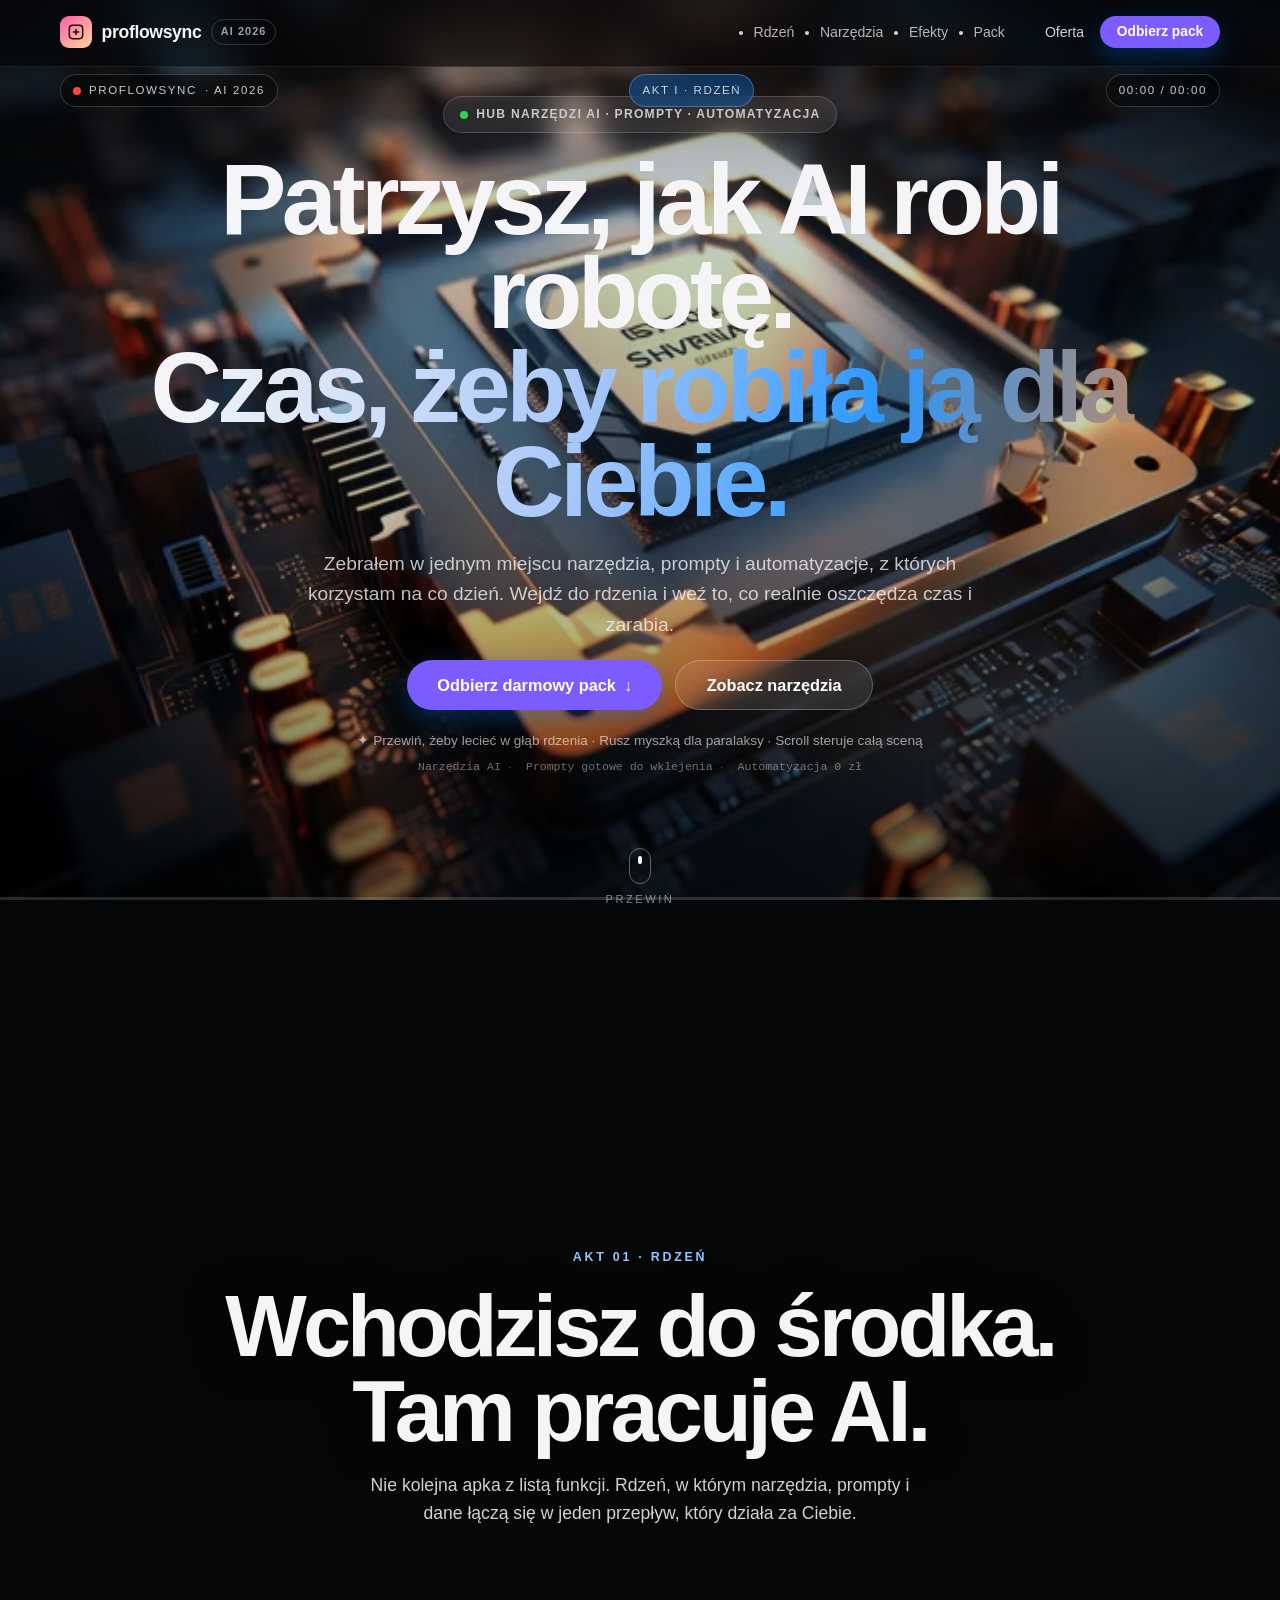
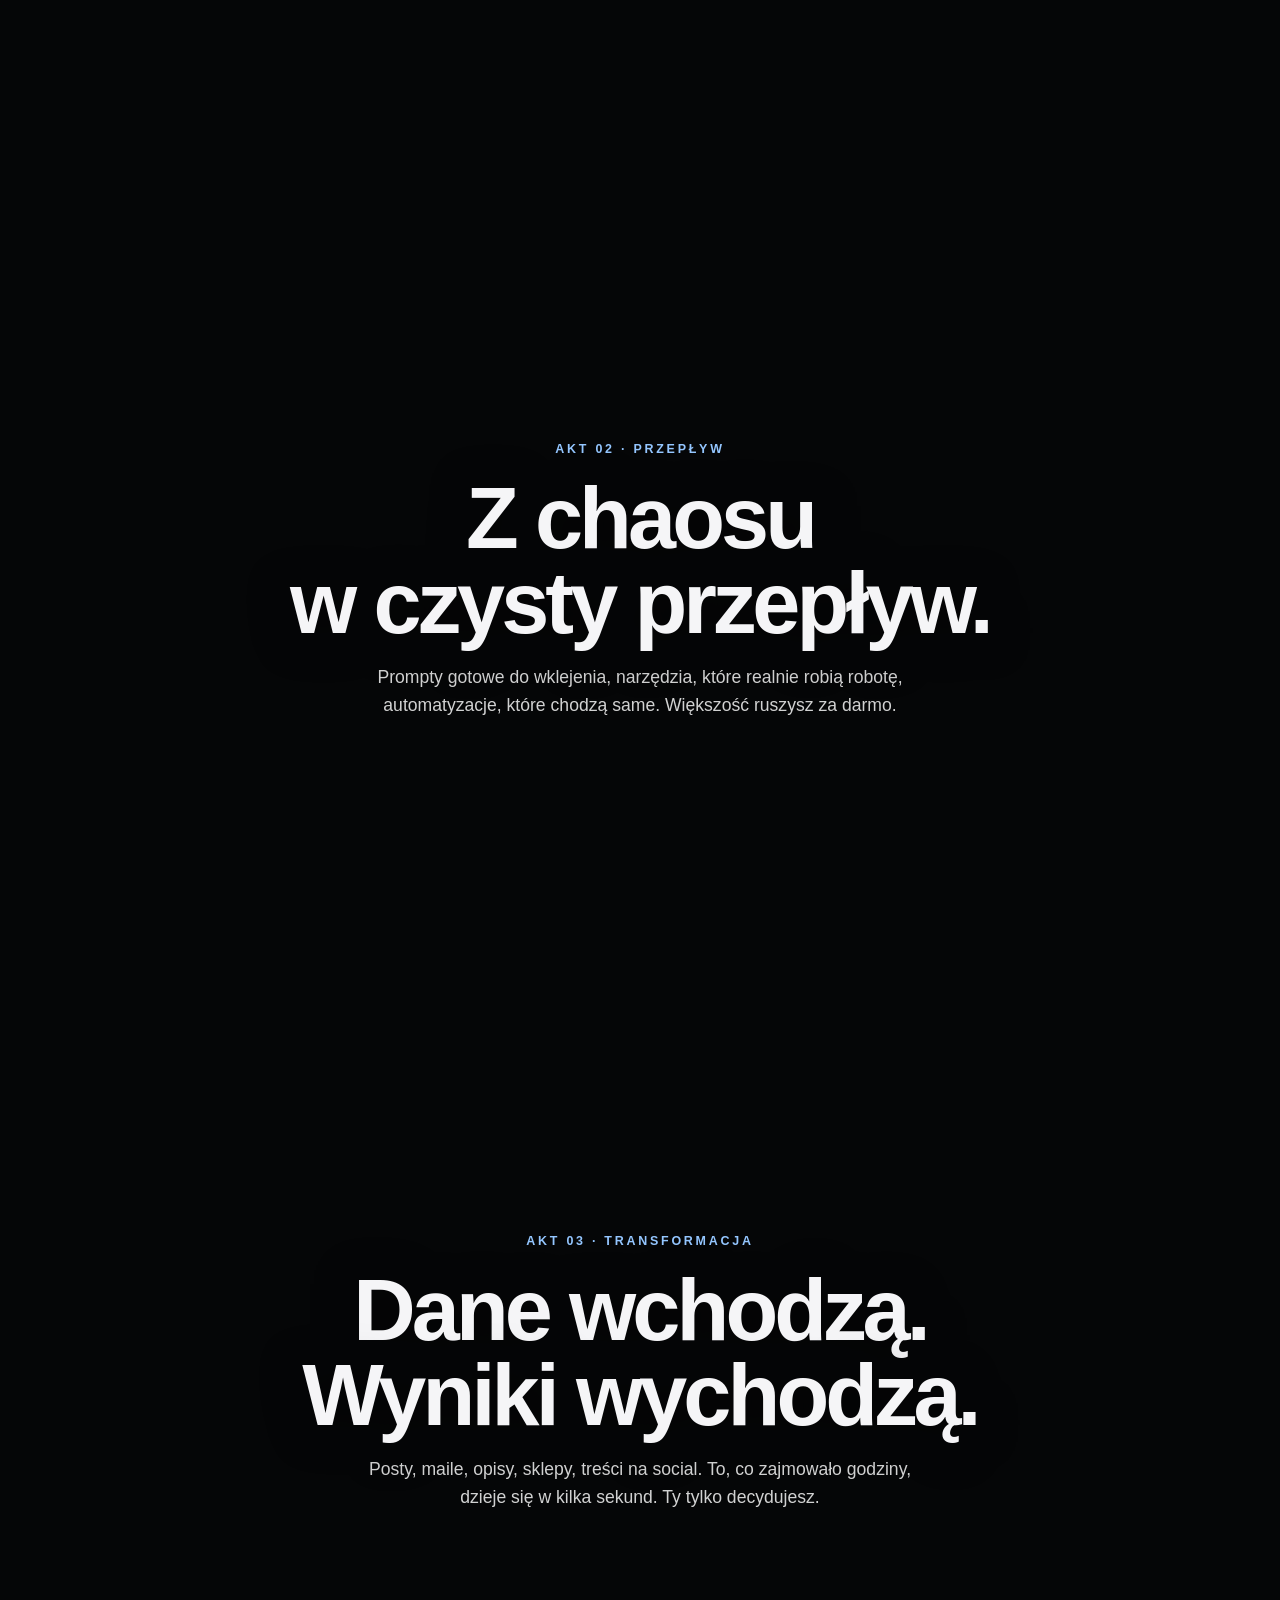
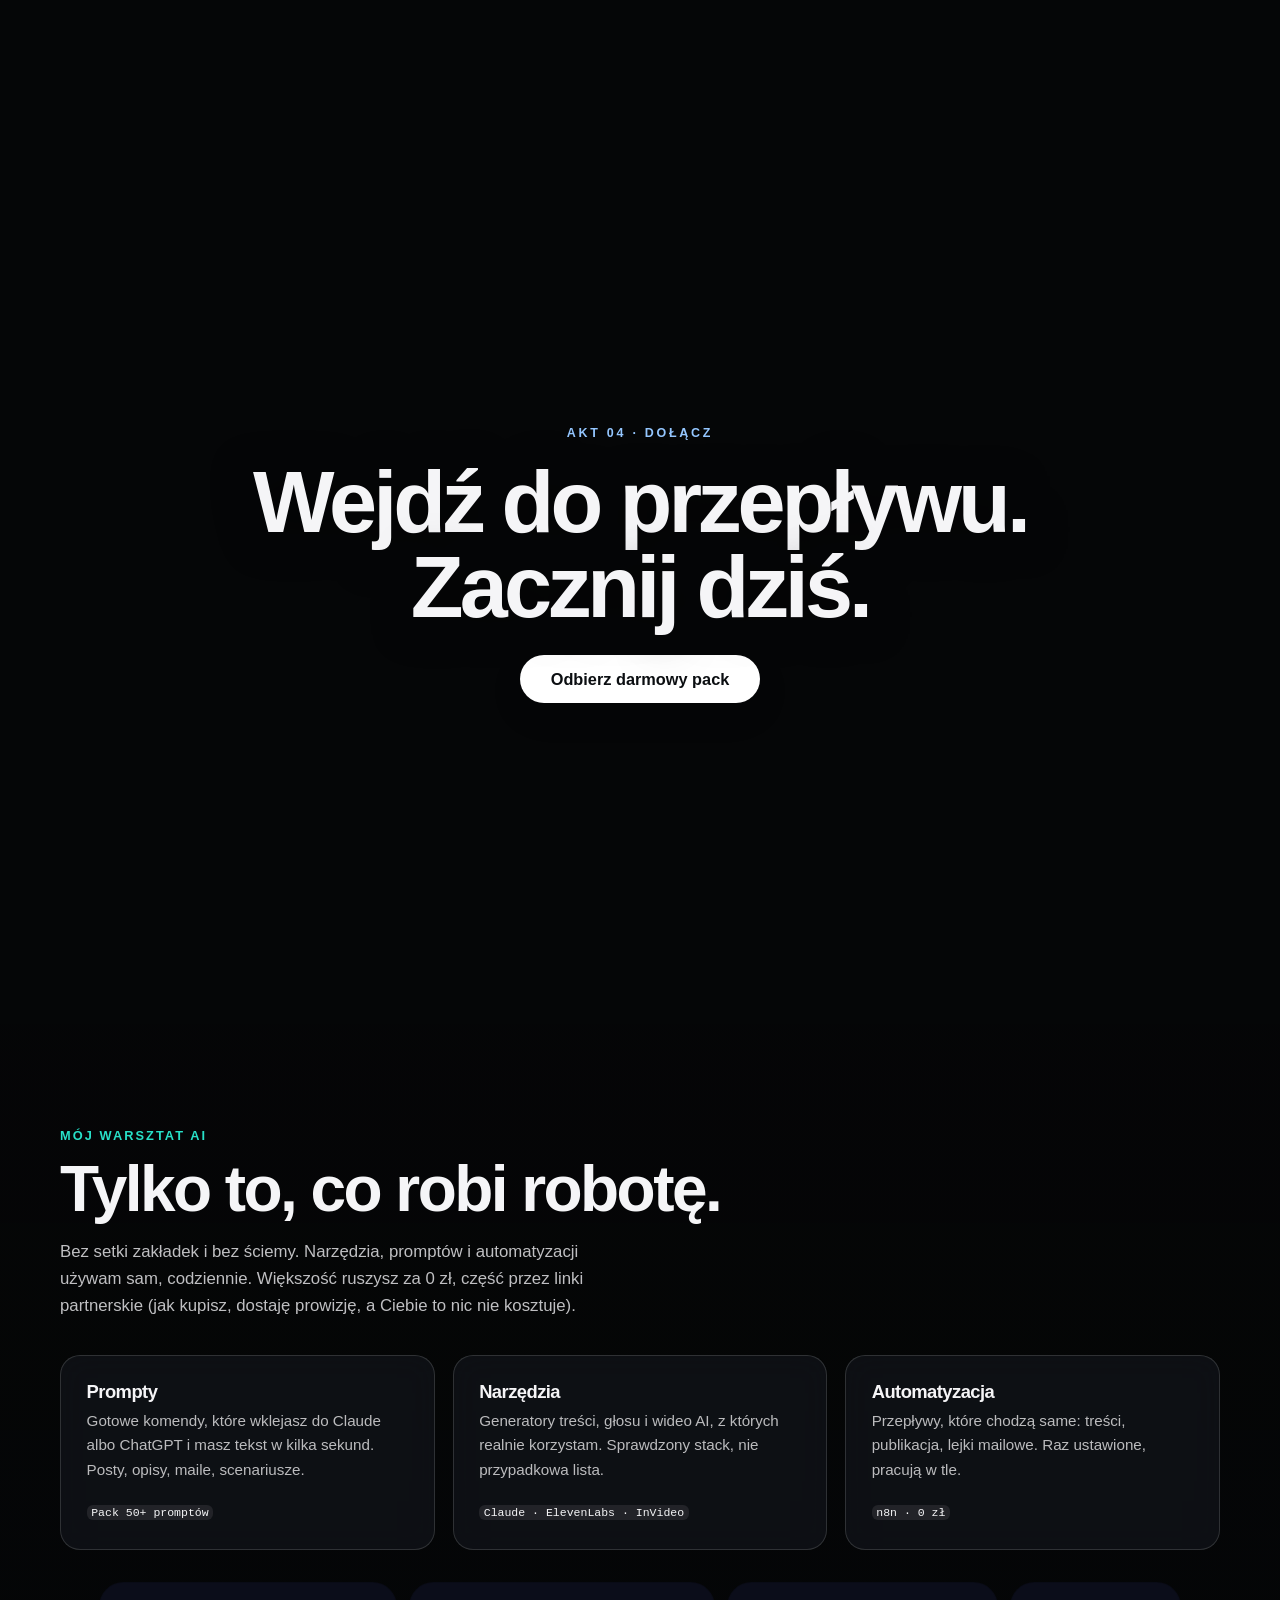
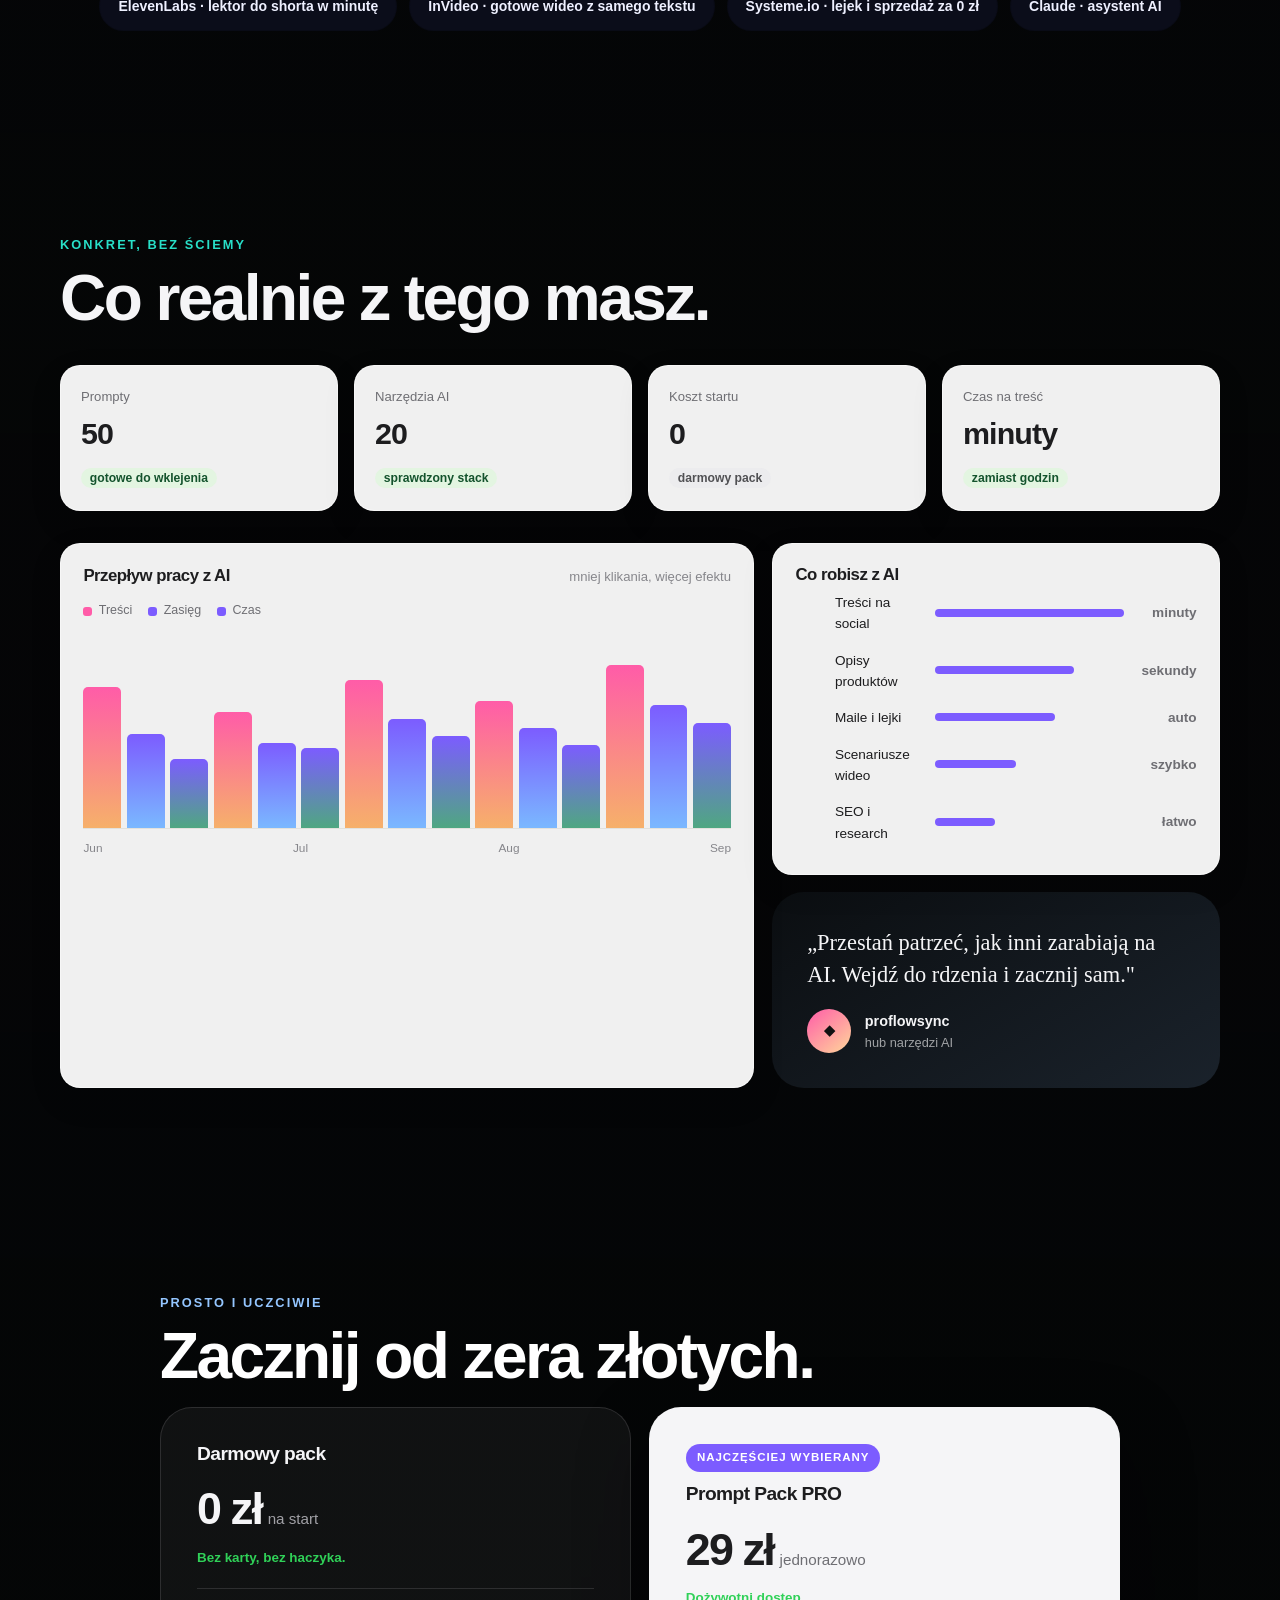
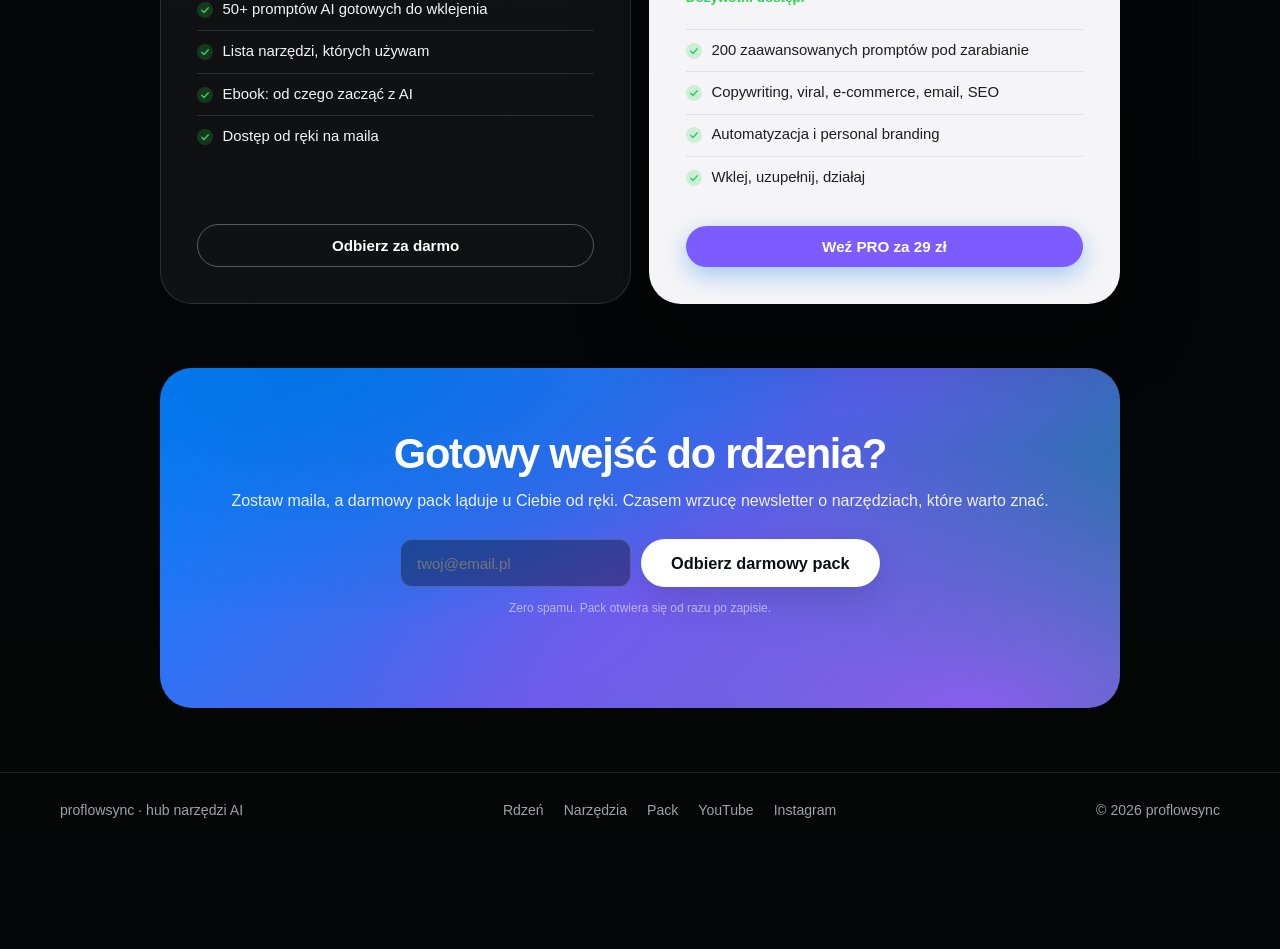
==== index.html @ 6ff33ab7 "Usun hero 3D (latajacy procesor) - nie pasowal do strony Wyciety <div class="stage3d"> + canvas #her" ====
<!DOCTYPE html>
<html lang="en" class="no-js">
<head>
  <meta charset="UTF-8" />
  <meta name="viewport" content="width=device-width, initial-scale=1, viewport-fit=cover" />
  <title>proflowsync — wejdź do rdzenia AI</title>
  <meta name="description" content="proflowsync: hub narzędzi AI, promptów i automatyzacji. Wejdź do rdzenia, weź to, co robi robotę za Ciebie, i zacznij zarabiać z AI." />
  <meta name="theme-color" content="#05060d" />

  <!-- Social / Open Graph preview -->
  <meta property="og:type" content="website" />
  <meta property="og:title" content="proflowsync — wejdź do rdzenia AI" />
  <meta property="og:description" content="Hub narzędzi AI, promptów i automatyzacji. Cinematic lot w głąb rdzenia, który pracuje za Ciebie." />
  <meta property="og:image" content="https://proflowsync.github.io/proflowsync-bio/hero.png" />
  <meta property="og:url" content="https://proflowsync.github.io/proflowsync-bio/" />
  <meta name="twitter:card" content="summary_large_image" />
  <meta name="twitter:title" content="proflowsync — wejdź do rdzenia AI" />
  <meta name="twitter:description" content="Hub narzędzi AI, promptów i automatyzacji. Rdzeń, który pracuje za Ciebie." />
  <meta name="twitter:image" content="https://proflowsync.github.io/proflowsync-bio/hero.png" />

  <link rel="icon" href="assets/favicon.svg" type="image/svg+xml" />
  <link rel="preload" as="video" href="assets/media/scrub-film.mp4" type="video/mp4" />
  <link rel="stylesheet" href="assets/css/styles.css?v=2" />
  <script>document.documentElement.classList.replace('no-js','js');</script>

  <!-- Libraries vendored locally — no runtime CDN. Re-run: node scripts/vendor-libs.mjs -->
  <script src="assets/vendor/gsap/gsap.min.js"></script>
  <script src="assets/vendor/gsap/ScrollTrigger.min.js"></script>
  <script src="assets/vendor/lenis/lenis.min.js"></script>
  <script type="importmap">
  {
    "imports": {
      "three": "./assets/vendor/three/build/three.module.js",
      "three/addons/": "./assets/vendor/three/examples/jsm/"
    }
  }
  </script>
</head>
<body>
  <a class="skip-link" href="#main">Skip to main content</a>

  <!-- FULLSCREEN scroll-scrubbed film background: fixed behind the whole page.
       Drop your own film at assets/media/scrub-film.mp4, encoded ALL-INTRA 720p
       (keyframe every frame) so every scroll seek decodes a single frame instantly.
       4K long-GOP footage stalls ~1s per seek and flashes black. See README + skill/.
       The <video> is only a decoder; the canvas below is what you actually see. -->
  <div class="film-bg" aria-hidden="true">
    <video id="scrubVideo"
      class="film-bg__video"
      poster="assets/media/scrub-poster.jpg"
      muted playsinline preload="auto" disablepictureinpicture
      disableremoteplayback tabindex="-1"></video>
    <!-- Canvas film renderer: draws the video each frame and HOLDS the last
         good frame when a seek has no decoded data yet — so the fullscreen
         background can never flash black. -->
    <canvas id="filmCanvas" class="film-bg__canvas" aria-hidden="true"></canvas>
    <div class="film-bg__scrim"></div>
    <div class="film-bg__grain"></div>
  </div>

  <!-- Hero 3D (latający procesor/chip) usunięty 23.10 — nie pasował do strony.
       Kod initHero3D w main.js ma guard (brak #hero3d = grzecznie pomija). -->


  <!-- Fixed HUD + film progress (driven by the same full-page progress) -->
  <div class="film-hud" aria-hidden="true">
    <span class="hud__rec"><i></i> <span id="buildTag">proflowsync</span> · AI 2026</span>
    <span class="hud__act" id="hudAct">AKT I · RDZEŃ</span>
    <span class="hud__time" id="hudTime">00:00 / 00:00</span>
  </div>
  <div class="film-progress" aria-hidden="true"><span id="filmProgress"></span></div>

  <!-- Frosted premium nav -->
  <header class="site-header" id="top">
    <div class="container header__bar">
      <a class="brand" href="#top" aria-label="proflowsync home">
        <span class="brand__mark" aria-hidden="true">
          <svg viewBox="0 0 24 24" width="20" height="20" fill="none" stroke="currentColor" stroke-width="1.8" stroke-linecap="round" stroke-linejoin="round"><rect x="4" y="4" width="16" height="16" rx="4"/><path d="M9 12h6M12 9v6"/></svg>
        </span>
        <span class="brand__name">proflowsync</span>
        <span class="brand__tag">AI 2026</span>
      </a>
      <nav class="nav" aria-label="Primary">
        <button class="nav__toggle" type="button" aria-expanded="false" aria-controls="primary-nav">
          <span class="sr-only">Toggle navigation</span>
          <span class="nav__bars" aria-hidden="true"></span>
        </button>
        <ul class="nav__list" id="primary-nav">
          <li><a href="#film">Rdzeń</a></li>
          <li><a href="#craft">Narzędzia</a></li>
          <li><a href="#metrics">Efekty</a></li>
          <li><a href="#pricing">Pack</a></li>
        </ul>
      </nav>
      <div class="header__right">
        <a class="header__signin" href="#pricing">Oferta</a>
        <a class="btn btn--primary btn--sm" href="#cta">Odbierz pack</a>
      </div>
    </div>
    <div class="scroll-progress" aria-hidden="true"><span id="scrollProgressBar"></span></div>
  </header>

  <main id="main">
    <!-- ============ HERO : Blender 3D object ============ -->
    <section class="hero" aria-labelledby="hero-title">
      <div class="hero__glow" aria-hidden="true"></div>

      <div class="container hero__inner">
        <p class="eyebrow eyebrow--glass"><span class="pulse-dot" aria-hidden="true"></span> Hub narzędzi AI &middot; Prompty &middot; Automatyzacja</p>
        <h1 class="hero__title" id="hero-title">
          <span class="hero__line">Patrzysz, jak AI robi robotę.</span>
          <span class="hero__line hero__gradient">Czas, żeby robiła ją dla Ciebie.</span>
        </h1>
        <p class="hero__lede">
          Zebrałem w jednym miejscu narzędzia, prompty i automatyzacje, z których korzystam na co dzień.
          Wejdź do rdzenia i weź to, co realnie oszczędza czas i zarabia.
        </p>
        <div class="hero__actions">
          <a class="btn btn--primary btn--lg" href="#cta">Odbierz darmowy pack <span aria-hidden="true">&darr;</span></a>
          <a class="btn btn--ghost btn--lg" href="#craft">Zobacz narzędzia</a>
        </div>
        <div class="hero__meta">
          <div class="hero__hint"><span aria-hidden="true">✦</span> Przewiń, żeby lecieć w głąb rdzenia &middot; Rusz myszką dla paralaksy &middot; Scroll steruje całą sceną</div>
          <div class="hero__specs">
            <span>Narzędzia AI</span><i>·</i>
            <span>Prompty gotowe do wklejenia</span><i>·</i>
            <span>Automatyzacja 0 zł</span>
          </div>
        </div>
      </div>
      <div class="scroll-cue" aria-hidden="true"><span></span>Przewiń</div>
    </section>

    <!-- ============ FILM BEATS (scroll over the fixed fullscreen video) ============ -->
    <section class="scrub" id="film" aria-labelledby="film-title">
      <h2 id="film-title" class="sr-only">Scroll-driven film</h2>
      <div class="container">
        <!-- Large typography overlays — each scrolls over the fullscreen video -->
        <figure class="beat beat--1" data-beat>
          <blockquote><p class="beat__kicker">Akt 01 · Rdzeń</p><h3 class="beat__title">Wchodzisz do środka.<br />Tam pracuje AI.</h3><p class="beat__sub">Nie kolejna apka z listą funkcji. Rdzeń, w którym narzędzia, prompty i dane łączą się w jeden przepływ, który działa za Ciebie.</p></blockquote>
        </figure>
        <figure class="beat beat--2" data-beat>
          <blockquote><p class="beat__kicker">Akt 02 · Przepływ</p><h3 class="beat__title">Z chaosu<br />w czysty przepływ.</h3><p class="beat__sub">Prompty gotowe do wklejenia, narzędzia, które realnie robią robotę, automatyzacje, które chodzą same. Większość ruszysz za darmo.</p></blockquote>
        </figure>
        <figure class="beat beat--3" data-beat>
          <blockquote><p class="beat__kicker">Akt 03 · Transformacja</p><h3 class="beat__title">Dane wchodzą.<br />Wyniki wychodzą.</h3><p class="beat__sub">Posty, maile, opisy, sklepy, treści na social. To, co zajmowało godziny, dzieje się w kilka sekund. Ty tylko decydujesz.</p></blockquote>
        </figure>
        <figure class="beat beat--4" data-beat>
          <blockquote><p class="beat__kicker">Akt 04 · Dołącz</p><h3 class="beat__title">Wejdź do przepływu.<br />Zacznij dziś.</h3><p class="beat__cta"><a class="btn btn--light btn--lg" href="#cta">Odbierz darmowy pack</a></p></blockquote>
        </figure>
      </div>
      <p class="sr-only" id="scrubFallbackNote">If motion is reduced or video cannot load, a static poster and full text remain readable.</p>
    </section>

    <!-- ============ CRAFT / 3D provenance ============ -->
    <section class="section section--light" id="craft" aria-labelledby="craft-title">
      <div class="container">
        <p class="section__eyebrow">Mój warsztat AI</p>
        <h2 class="section__title section__title--xl" id="craft-title">Tylko to, co robi robotę.</h2>
        <p class="section__lede">Bez setki zakładek i bez ściemy. Narzędzia, promptów i automatyzacji używam sam, codziennie. Większość ruszysz za 0 zł, część przez linki partnerskie (jak kupisz, dostaję prowizję, a Ciebie to nic nie kosztuje).</p>
        <div class="grid grid--3">
          <article class="card card--dark reveal"><h3>Prompty</h3><p>Gotowe komendy, które wklejasz do Claude albo ChatGPT i masz tekst w kilka sekund. Posty, opisy, maile, scenariusze.</p><code>Pack 50+ promptów</code></article>
          <article class="card card--dark reveal"><h3>Narzędzia</h3><p>Generatory treści, głosu i wideo AI, z których realnie korzystam. Sprawdzony stack, nie przypadkowa lista.</p><code>Claude · ElevenLabs · InVideo</code></article>
          <article class="card card--dark reveal"><h3>Automatyzacja</h3><p>Przepływy, które chodzą same: treści, publikacja, lejki mailowe. Raz ustawione, pracują w tle.</p><code>n8n · 0 zł</code></article>
        </div>
        <div class="tool-links reveal" style="display:flex;flex-wrap:wrap;gap:12px;justify-content:center;margin-top:32px">
          <a href="https://try.elevenlabs.io/8pf4y0b3ggrt" target="_blank" rel="noopener sponsored" style="padding:12px 18px;border-radius:999px;background:#0b0d1a;color:#eef0ff;text-decoration:none;font-weight:600;font-size:14px;border:1px solid rgba(0,0,0,.14)">ElevenLabs · lektor do shorta w minutę</a>
          <a href="https://invideo.sjv.io/c/7472459/883681/12258" target="_blank" rel="noopener sponsored" style="padding:12px 18px;border-radius:999px;background:#0b0d1a;color:#eef0ff;text-decoration:none;font-weight:600;font-size:14px;border:1px solid rgba(0,0,0,.14)">InVideo · gotowe wideo z samego tekstu</a>
          <a href="https://www.systeme.io/?sa=sa02764167884a74869326426ca729e008af9b332d" target="_blank" rel="noopener sponsored" style="padding:12px 18px;border-radius:999px;background:#0b0d1a;color:#eef0ff;text-decoration:none;font-weight:600;font-size:14px;border:1px solid rgba(0,0,0,.14)">Systeme.io · lejek i sprzedaż za 0 zł</a>
          <a href="https://claude.ai" target="_blank" rel="noopener" style="padding:12px 18px;border-radius:999px;background:#0b0d1a;color:#eef0ff;text-decoration:none;font-weight:600;font-size:14px;border:1px solid rgba(0,0,0,.14)">Claude · asystent AI</a>
        </div>
      </div>
    </section>

    <!-- ============ METRICS ============ -->
    <section class="section section--cream" id="metrics" aria-labelledby="metrics-title">
      <div class="container">
        <p class="section__eyebrow">Konkret, bez ściemy</p>
        <h2 class="section__title section__title--xl" id="metrics-title">Co realnie z tego masz.</h2>
        <dl class="kpis kpis--light" aria-label="Kluczowe liczby">
          <div class="kpi reveal"><dt>Prompty</dt><dd><span class="kpi__value" data-count-to="50" data-format="compact">50+</span></dd><span class="trend trend--up">gotowe do wklejenia</span></div>
          <div class="kpi reveal"><dt>Narzędzia AI</dt><dd><span class="kpi__value" data-count-to="20" data-format="compact">20+</span></dd><span class="trend trend--up">sprawdzony stack</span></div>
          <div class="kpi reveal"><dt>Koszt startu</dt><dd><span class="kpi__value" data-count-to="0" data-prefix="" data-format="compact">0 zł</span></dd><span class="trend trend--flat">darmowy pack</span></div>
          <div class="kpi reveal"><dt>Czas na treść</dt><dd><span class="kpi__value">minuty</span></dd><span class="trend trend--up">zamiast godzin</span></div>
        </dl>
        <div class="bento">
          <article class="panel panel--chart reveal">
            <header class="panel__head"><h3>Przepływ pracy z AI</h3><p>mniej klikania, więcej efektu</p></header>
            <div class="legend"><span class="legend__item legend__item--revenue">Treści</span><span class="legend__item legend__item--users">Zasięg</span><span class="legend__item legend__item--sessions">Czas</span></div>
            <div class="chart" role="img" aria-label="Rosnący przepływ treści i zasięgu dzięki automatyzacji AI">
              <span class="chart__bar chart__bar--revenue" style="--h:78%"></span><span class="chart__bar chart__bar--users" style="--h:52%"></span><span class="chart__bar chart__bar--sessions" style="--h:38%"></span><span class="chart__bar chart__bar--revenue" style="--h:64%"></span><span class="chart__bar chart__bar--users" style="--h:47%"></span><span class="chart__bar chart__bar--sessions" style="--h:44%"></span><span class="chart__bar chart__bar--revenue" style="--h:82%"></span><span class="chart__bar chart__bar--users" style="--h:60%"></span><span class="chart__bar chart__bar--sessions" style="--h:51%"></span><span class="chart__bar chart__bar--revenue" style="--h:70%"></span><span class="chart__bar chart__bar--users" style="--h:55%"></span><span class="chart__bar chart__bar--sessions" style="--h:46%"></span><span class="chart__bar chart__bar--revenue" style="--h:90%"></span><span class="chart__bar chart__bar--users" style="--h:68%"></span><span class="chart__bar chart__bar--sessions" style="--h:58%"></span>
            </div>
            <div class="chart__axis" aria-hidden="true"><span>Jun</span><span>Jul</span><span>Aug</span><span>Sep</span></div>
          </article>
          <div class="bento__side">
            <article class="panel reveal"><h3>Co robisz z AI</h3><ul class="bars"><li><span>Treści na social</span><i style="--w:92%"></i><b>minuty</b></li><li><span>Opisy produktów</span><i style="--w:71%"></i><b>sekundy</b></li><li><span>Maile i lejki</span><i style="--w:54%"></i><b>auto</b></li><li><span>Scenariusze wideo</span><i style="--w:40%"></i><b>szybko</b></li><li><span>SEO i research</span><i style="--w:28%"></i><b>łatwo</b></li></ul></article>
            <article class="quote quote--compact reveal"><p>„Przestań patrzeć, jak inni zarabiają na AI. Wejdź do rdzenia i zacznij sam."</p><footer><span class="quote__avatar" aria-hidden="true">◆</span><cite><strong>proflowsync</strong><span>hub narzędzi AI</span></cite></footer></article>
          </div>
        </div>
      </div>
    </section>

    <!-- ============ PRICING ============ -->
    <section class="section section--dark" id="pricing" aria-labelledby="pricing-title">
      <div class="container container--narrow">
        <p class="section__eyebrow section__eyebrow--light">Prosto i uczciwie</p>
        <h2 class="section__title section__title--xl section__title--light" id="pricing-title">Zacznij od zera złotych.</h2>
        <div class="grid grid--2 pricing">
          <article class="plan reveal"><h3>Darmowy pack</h3><p class="plan__price"><span class="plan__amount">0 zł</span><span class="plan__period">na start</span></p><p class="plan__note">Bez karty, bez haczyka.</p><ul class="plan__list"><li>50+ promptów AI gotowych do wklejenia</li><li>Lista narzędzi, których używam</li><li>Ebook: od czego zacząć z AI</li><li>Dostęp od ręki na maila</li></ul><a class="btn btn--outline" href="#cta">Odbierz za darmo</a></article>
          <article class="plan plan--featured reveal"><p class="plan__badge">Najczęściej wybierany</p><h3>Prompt Pack PRO</h3><p class="plan__price"><span class="plan__amount">29 zł</span><span class="plan__period">jednorazowo</span></p><p class="plan__note">Dożywotni dostęp.</p><ul class="plan__list"><li>200 zaawansowanych promptów pod zarabianie</li><li>Copywriting, viral, e-commerce, email, SEO</li><li>Automatyzacja i personal branding</li><li>Wklej, uzupełnij, działaj</li></ul><a class="btn btn--primary" href="https://bytomartistry.gumroad.com/l/vbyrfa" target="_blank" rel="noopener">Weź PRO za 29 zł</a></article>
        </div>
        <section class="cta reveal" id="cta" aria-labelledby="cta-title"><h2 id="cta-title">Gotowy wejść do rdzenia?</h2><p>Zostaw maila, a darmowy pack ląduje u Ciebie od ręki. Czasem wrzucę newsletter o narzędziach, które warto znać.</p>
          <form action="https://formsubmit.co/proflowsync@gmail.com" method="POST" style="display:flex;gap:10px;flex-wrap:wrap;justify-content:center;max-width:480px;margin:20px auto 0">
            <input type="hidden" name="_subject" value="Nowy zapis — cinematic (wejdz do rdzenia)">
            <input type="hidden" name="_next" value="https://proflowsync.github.io/proflowsync-bio/pack.html">
            <input type="hidden" name="_captcha" value="false">
            <input type="hidden" name="_template" value="table">
            <input type="text" name="_honey" style="display:none">
            <input type="email" name="email" placeholder="twoj@email.pl" required aria-label="Twój email" style="flex:1;min-width:220px;padding:14px 16px;border-radius:12px;border:1px solid rgba(255,255,255,.18);background:rgba(0,0,0,.35);color:#eef0ff;font-size:15px;outline:none">
            <button class="btn btn--light btn--lg" type="submit">Odbierz darmowy pack</button>
          </form>
          <p style="font-size:12px;opacity:.6;margin-top:12px">Zero spamu. Pack otwiera się od razu po zapisie.</p>
        </section>
      </div>
      <footer class="site-footer"><div class="container site-footer__bar"><p><span class="brand__name">proflowsync</span> · hub narzędzi AI</p><nav aria-label="Footer"><a href="#film">Rdzeń</a><a href="#craft">Narzędzia</a><a href="#pricing">Pack</a><a href="https://www.youtube.com/@proflowsync" target="_blank" rel="noopener">YouTube</a><a href="https://www.instagram.com/proflowsync" target="_blank" rel="noopener">Instagram</a></nav><p class="site-footer__copy">© <span id="year">2026</span> proflowsync</p></div></footer>
    </section>
  </main>

  <noscript><div class="noscript">This experience needs JavaScript for scroll-scrubbed video and the 3D hero. The copy above remains fully readable.</div></noscript>
  <script src="assets/js/main.js?v=8" defer></script>
  <!-- GoatCounter — darmowy licznik ruchu (ten sam co bio-hub, lapie utm_source z linkow w opisach) -->
  <script data-goatcounter="https://proflowsync.goatcounter.com/count" async src="//gc.zgo.at/count.js"></script>
  <!-- POMIAR KLIKNIEC W REFKI: kazde klikniecie w link partnerski (rel~=sponsored) leci do GoatCounter
       jako event. Wtedy w panelu widac KTORY link realnie klikaja (klucz do optymalizacji przychodu). -->
  <script>
    document.addEventListener('click', function (e) {
      var a = e.target.closest && e.target.closest('a[rel~="sponsored"]');
      if (!a) return;
      var nm = (a.textContent || a.href).trim().slice(0, 60);
      function send() {
        if (window.goatcounter && window.goatcounter.count) {
          window.goatcounter.count({ path: 'klik-refka/' + nm, title: 'Klik refka: ' + nm, event: true });
        }
      }
      send();
    }, true);
  </script>
</body>
</html>
---- assets/css/styles.css ----
/* Meadow — premium Apple/Stripe edition: scroll-scrub film + Blender 3D hero */
:root{
  --ink:#050607; --ink-2:#0b0e11; --ink-3:#14181d;
  --cream:#f5f5f7; --cream-2:#ececee; --line:#e2e1dc;
  --muted:#6e6e73; --muted-dark:#a1a1a6;
  --accent:#7c5cff; --accent-2:#28e0c8;
  --sand:#ff5ca8; --lime:#28e0c8; --teal:#28e0c8; --green:#7c5cff;
  --radius:20px; --radius-lg:32px;
  --shadow-md:0 12px 32px rgba(0,0,0,.12);
  --shadow-lg:0 28px 70px rgba(0,0,0,.35);
  --container:1160px; --header-h:64px;
  --font-sans:-apple-system,BlinkMacSystemFont,"SF Pro Display","Inter","Segoe UI",Roboto,Helvetica,Arial,sans-serif;
  --font-serif:"Iowan Old Style",Palatino,Georgia,serif;
  --ease:cubic-bezier(.22,.61,.36,1);
}
*,*::before,*::after{box-sizing:border-box} *{margin:0}
html{scroll-behavior:auto;-webkit-text-size-adjust:100%}
html.lenis,html.lenis body{height:auto}.lenis.lenis-smooth{scroll-behavior:auto!important}
body{font-family:var(--font-sans);color:var(--cream);background:var(--ink);line-height:1.6;-webkit-font-smoothing:antialiased;overflow-x:hidden}
img,video,svg,canvas{display:block;max-width:100%}
a{color:inherit;text-decoration:none} button{font:inherit;color:inherit;background:none;border:0;cursor:pointer}
h1,h2,h3{line-height:1.05;letter-spacing:-.03em;font-weight:700}
code{font-family:ui-monospace,SFMono-Regular,Menlo,Consolas,monospace;font-size:.85em;background:rgba(127,127,127,.18);padding:.1em .4em;border-radius:6px}
:focus-visible{outline:3px solid var(--accent-2);outline-offset:3px;border-radius:6px}
.sr-only{position:absolute;width:1px;height:1px;margin:-1px;overflow:hidden;clip:rect(0 0 0 0);white-space:nowrap;border:0}
.skip-link{position:fixed;top:12px;left:12px;z-index:1000;transform:translateY(-160%);background:#fff;color:#000;padding:10px 16px;border-radius:999px;font-weight:700;font-size:.9rem;transition:transform .2s var(--ease)}
.skip-link:focus{transform:translateY(0)}
.container{width:min(100% - 2.5rem,var(--container));margin-inline:auto}
.container--narrow{max-width:960px}

/* Buttons */
.btn{display:inline-flex;align-items:center;justify-content:center;gap:.5rem;padding:.8rem 1.5rem;border-radius:980px;font-weight:600;font-size:.95rem;line-height:1;white-space:nowrap;transition:transform .18s var(--ease),box-shadow .18s var(--ease),background-color .18s var(--ease)}
.btn:hover{transform:translateY(-1px)} .btn:active{transform:translateY(0) scale(.99)}
.btn--sm{padding:.55rem 1.05rem;font-size:.86rem}
.btn--lg{padding:1rem 1.9rem;font-size:1.02rem}
.btn--primary{background:var(--accent);color:#fff;box-shadow:0 8px 24px rgba(0,113,227,.35)}
.btn--primary:hover{background:#0077ed}
.btn--ghost{background:rgba(255,255,255,.1);color:#fff;border:1px solid rgba(255,255,255,.25);backdrop-filter:blur(12px)}
.btn--ghost:hover{background:rgba(255,255,255,.18)}
.btn--outline{border:1.5px solid #1d1d1f;color:#1d1d1f} .btn--outline:hover{background:#1d1d1f;color:#fff}
.btn--light{background:#fff;color:#0b0e11;box-shadow:var(--shadow-md)}

/* Header */
.site-header{position:fixed;top:0;left:0;right:0;z-index:100;background:rgba(5,6,7,.6);backdrop-filter:saturate(1.6) blur(20px);-webkit-backdrop-filter:saturate(1.6) blur(20px);border-bottom:1px solid rgba(255,255,255,.08)}
.header__bar{height:var(--header-h);display:flex;align-items:center;gap:1.5rem}
.brand{display:inline-flex;align-items:center;gap:.6rem;font-weight:700;font-size:1.1rem;letter-spacing:-.02em}
.brand__mark{display:grid;place-items:center;width:32px;height:32px;border-radius:9px;background:linear-gradient(140deg,var(--sand),#ffd79a);color:#111}
.brand__tag{font-size:.68rem;font-weight:600;letter-spacing:.1em;text-transform:uppercase;color:var(--muted-dark);border:1px solid rgba(255,255,255,.18);padding:.2rem .55rem;border-radius:999px}
.nav{margin-left:auto}.nav__list{display:flex;align-items:center;gap:1.6rem;font-size:.88rem;color:rgba(255,255,255,.82)}
.nav__list a{opacity:.85;transition:opacity .15s} .nav__list a:hover{opacity:1}
.nav__toggle{display:none}
.header__right{display:flex;align-items:center;gap:1rem;margin-left:1rem}
.header__signin{font-size:.88rem;color:rgba(255,255,255,.82)} .header__signin:hover{color:#fff}
.scroll-progress{height:2px;background:transparent}.scroll-progress span{display:block;height:100%;width:100%;transform-origin:0 50%;transform:scaleX(0);background:linear-gradient(90deg,var(--accent-2),#a259ff,#ff6482)}

/* FULLSCREEN film background — fixed behind the entire page.
   Video length is synced to the FULL page scroll (see main.js). */
.film-bg{position:fixed;inset:0;z-index:0;overflow:hidden;background:#0a0f14 url("../media/scrub-poster.jpg") center/cover no-repeat}
.film-bg__video{position:absolute;inset:0;width:100%;height:100%;object-fit:cover;object-position:center;background:transparent}
.film-bg__canvas{position:absolute;inset:0;width:100%;height:100%;display:block}
.film-bg__scrim{position:absolute;inset:0;background:linear-gradient(180deg,rgba(0,0,0,.5) 0%,rgba(0,0,0,.18) 25%,rgba(0,0,0,.22) 60%,rgba(0,0,0,.55) 100%),radial-gradient(90% 70% at 50% 45%,transparent 45%,rgba(0,0,0,.35) 100%)}
.film-bg__grain{position:absolute;inset:0;opacity:.14;mix-blend-mode:overlay;background-image:url("data:image/svg+xml,%3Csvg xmlns='http://www.w3.org/2000/svg' width='140' height='140'%3E%3Cfilter id='n'%3E%3CfeTurbulence type='fractalNoise' baseFrequency='.9' numOctaves='2'/%3E%3C/filter%3E%3Crect width='140' height='140' filter='url(%23n)' opacity='.6'/%3E%3C/svg%3E")}
main,#main{position:relative;z-index:2}
/* FIXED centered 3D stage — video (z 0) < steel (z 1) < content (z 2) */
.stage3d{position:fixed;inset:0;z-index:1;pointer-events:none}
.stage3d canvas{width:100%;height:100%;display:block}
.film-hud{position:fixed;top:calc(var(--header-h) + 10px);left:0;right:0;z-index:60;display:flex;justify-content:space-between;align-items:center;width:min(100% - 2.5rem,var(--container));margin-inline:auto;font-size:.72rem;letter-spacing:.14em;text-transform:uppercase;color:rgba(255,255,255,.78);pointer-events:none}
.film-progress{position:fixed;left:0;right:0;bottom:0;height:3px;z-index:60;background:rgba(255,255,255,.15)}
.film-progress span{display:block;height:100%;width:100%;transform:scaleX(0);transform-origin:0 50%;background:#fff}

/* Hero — 3D (transparent so the fixed film shows through) */
.hero{position:relative;min-height:100svh;display:flex;flex-direction:column;justify-content:flex-end;overflow:clip;background:transparent;padding-top:var(--header-h)}
.hero__glow{position:absolute;inset:0;pointer-events:none;background:radial-gradient(60% 45% at 50% 38%,rgba(41,151,255,.14),transparent 70%),radial-gradient(40% 30% at 70% 70%,rgba(232,133,58,.1),transparent 70%)}
.hero__fallback-note{position:absolute;top:calc(var(--header-h) + 10px);left:50%;transform:translateX(-50%);font-size:.75rem;letter-spacing:.08em;text-transform:uppercase;color:rgba(255,255,255,.55);background:rgba(255,255,255,.06);border:1px solid rgba(255,255,255,.12);padding:.4rem .8rem;border-radius:999px;backdrop-filter:blur(8px)}
.hero__inner{position:relative;text-align:center;padding:2rem 0 4.5rem;display:grid;justify-items:center;gap:1.2rem}
.eyebrow{display:inline-flex;align-items:center;gap:.55rem;font-size:.76rem;font-weight:600;letter-spacing:.1em;text-transform:uppercase;color:#c8c8ce;padding:.5rem 1rem;border-radius:999px;background:rgba(255,255,255,.08);border:1px solid rgba(255,255,255,.16);backdrop-filter:blur(12px)}
.pulse-dot{width:8px;height:8px;border-radius:999px;background:#30d158;box-shadow:0 0 0 0 rgba(48,209,88,.6);animation:pulse 2s infinite}
@keyframes pulse{70%{box-shadow:0 0 0 9px rgba(48,209,88,0)}100%{box-shadow:0 0 0 0 rgba(48,209,88,0)}}
.hero__title{font-size:clamp(2.8rem,8vw,6.2rem);font-weight:700;letter-spacing:-.045em;line-height:.95}
.hero__line{display:block}
.hero__gradient{background:linear-gradient(100deg,#f5f5f7 10%,#a8c7fa 45%,#2997ff 70%,#e8853a 100%);-webkit-background-clip:text;background-clip:text;color:transparent}
.hero__lede{max-width:44rem;font-size:clamp(1rem,1.6vw,1.2rem);color:rgba(245,245,247,.78)}
.hero__lede code{color:#fff;background:rgba(255,255,255,.12)}
.hero__actions{display:flex;flex-wrap:wrap;gap:.8rem;justify-content:center}
.hero__meta{display:grid;gap:.4rem;justify-items:center}
.hero__hint{font-size:.85rem;color:rgba(255,255,255,.6)}
.hero__specs{font-size:.72rem;color:rgba(255,255,255,.42);font-family:ui-monospace,Menlo,Consolas,monospace}
.hero__specs i{font-style:normal;opacity:.5;margin:0 .35rem}
.scroll-cue{position:relative;display:flex;flex-direction:column;align-items:center;gap:.4rem;padding-bottom:1.2rem;font-size:.7rem;letter-spacing:.22em;text-transform:uppercase;color:rgba(255,255,255,.5)}
.scroll-cue span{width:22px;height:36px;border:1.5px solid rgba(255,255,255,.35);border-radius:999px;position:relative}
.scroll-cue span::after{content:"";position:absolute;left:50%;top:7px;width:4px;height:8px;margin-left:-2px;border-radius:4px;background:#fff;animation:cue 1.8s var(--ease) infinite}
@keyframes cue{0%{transform:translateY(0);opacity:1}70%{transform:translateY(12px);opacity:0}100%{opacity:0}}

/* Film beats — normal scrolling sections over the fixed fullscreen video */
.scrub{position:relative;background:transparent;padding:4rem 0}
.beat{min-height:88svh;display:grid;place-items:center;text-align:center;padding:2rem 1.5rem}
.beat blockquote{max-width:60rem}
.hud__rec{display:inline-flex;align-items:center;gap:.5rem;background:rgba(0,0,0,.4);border:1px solid rgba(255,255,255,.18);padding:.4rem .75rem;border-radius:999px;backdrop-filter:blur(8px)}
.hud__rec i{width:8px;height:8px;border-radius:999px;background:#ff453a;animation:pulse 1.6s infinite}
.hud__time{font-variant-numeric:tabular-nums;background:rgba(0,0,0,.4);border:1px solid rgba(255,255,255,.18);padding:.4rem .75rem;border-radius:999px;backdrop-filter:blur(8px)}
.hud__act{font-variant-numeric:tabular-nums;background:rgba(0,113,227,.35);border:1px solid rgba(122,184,255,.4);padding:.4rem .75rem;border-radius:999px;backdrop-filter:blur(8px);white-space:nowrap}
@media (max-width:760px){.hud__act{display:none}}
.beat__title{perspective:700px}
.beat__title .w{display:inline-block;will-change:transform,opacity}
.beat__kicker{font-size:.78rem;font-weight:700;letter-spacing:.22em;text-transform:uppercase;color:#94c6ff;margin-bottom:1rem}
.beat__title{font-size:clamp(2.4rem,7vw,5.4rem);font-weight:700;letter-spacing:-.045em;line-height:.98;text-shadow:0 4px 40px rgba(0,0,0,.5)}
.beat__sub{max-width:36rem;margin:1.1rem auto 0;color:rgba(255,255,255,.82);font-size:clamp(.95rem,1.5vw,1.1rem)}
.beat__sub code{color:#fff;background:rgba(255,255,255,.16)}
.beat__cta{margin-top:1.6rem;pointer-events:auto}

/* Sections — transparent veils so the fixed fullscreen film stays visible */
.section{position:relative;padding:clamp(4rem,8vw,7rem) 0;background:transparent;color:var(--cream)}
.section--light{background:linear-gradient(180deg,rgba(5,6,7,.38),rgba(5,6,7,.22));color:var(--cream)}
.section--cream{background:linear-gradient(180deg,rgba(5,6,7,.3),rgba(5,6,7,.42));color:var(--cream)}
.section--dark{background:linear-gradient(180deg,rgba(5,6,7,.42),rgba(5,6,7,.62));color:var(--cream)}
.section__eyebrow{font-size:.8rem;font-weight:700;letter-spacing:.16em;text-transform:uppercase;color:var(--accent-2)}
.section__eyebrow--light{color:#94c6ff}
.section__title{font-size:clamp(1.7rem,3.6vw,2.6rem);margin:.6rem 0 1rem;max-width:26ch}
.section__title--xl{font-size:clamp(2.2rem,5.4vw,4rem);letter-spacing:-.04em}
.section__title--light{color:#fff}
.section__lede{max-width:62ch;color:rgba(245,245,247,.78);font-size:1.05rem;margin-bottom:2.2rem}
.section__lede code{color:inherit}
.grid{display:grid;gap:1.1rem}.grid--3{grid-template-columns:repeat(3,minmax(0,1fr))}.grid--2{grid-template-columns:repeat(2,minmax(0,1fr))}
.card{background:rgba(20,24,29,.62);border:1px solid rgba(255,255,255,.14);border-radius:var(--radius);padding:1.6rem;backdrop-filter:blur(14px);-webkit-backdrop-filter:blur(14px)}
.card h3{font-size:1.15rem;margin-bottom:.5rem}.card p{color:rgba(245,245,247,.75);font-size:.95rem;margin-bottom:1rem}
.card code{font-size:.72rem}

/* KPIs + bento */
.kpis{display:grid;grid-template-columns:repeat(4,minmax(0,1fr));gap:1rem;margin:2rem 0}
.kpi{background:rgba(255,255,255,.94);border:1px solid rgba(255,255,255,.5);border-radius:var(--radius);padding:1.25rem;box-shadow:var(--shadow-md);color:#1d1d1f;text-align:left;backdrop-filter:blur(10px)}
.kpi dt{font-size:.82rem;color:#6e6e73}.kpi dd{font-size:clamp(1.5rem,2.6vw,1.9rem);font-weight:700;letter-spacing:-.03em;margin:.15rem 0 .4rem}
.trend{font-size:.76rem;font-weight:700;padding:.18rem .55rem;border-radius:999px}
.trend--up{background:#e3f5e1;color:#14532d}.trend--down{background:#ffe9e2;color:#7c2d12}.trend--flat{background:#ececee;color:#515154}
.bento{display:grid;grid-template-columns:1.55fr 1fr;gap:1.1rem}
.bento__side{display:grid;gap:1.1rem;align-content:start}
.panel{background:rgba(255,255,255,.94);border:1px solid rgba(255,255,255,.5);border-radius:var(--radius);padding:1.4rem;box-shadow:var(--shadow-md);color:#1d1d1f;backdrop-filter:blur(10px)}
.panel__head{display:flex;align-items:baseline;justify-content:space-between;gap:1rem}
.panel__head h3,.panel h3{font-size:1.05rem}.panel__head p{font-size:.82rem;color:#86868b}
.legend{display:flex;gap:1rem;margin:.9rem 0 1.1rem;font-size:.78rem;color:#6e6e73}
.legend__item{display:inline-flex;align-items:center;gap:.4rem}.legend__item::before{content:"";width:9px;height:9px;border-radius:3px}
.legend__item--revenue::before{background:var(--sand)}.legend__item--users::before{background:var(--accent)}.legend__item--sessions::before{background:var(--green)}
.chart{display:grid;grid-auto-flow:column;grid-auto-columns:1fr;align-items:end;gap:.35rem;height:190px;padding-top:.5rem;border-bottom:1px solid var(--line)}
.chart__bar{height:var(--h,50%);border-radius:5px 5px 0 0}
.chart__bar--revenue{background:linear-gradient(180deg,var(--sand),#f6b06a)}.chart__bar--users{background:linear-gradient(180deg,var(--accent),#7ab8ff)}.chart__bar--sessions{background:linear-gradient(180deg,var(--green),#4fa781)}
.chart__axis{display:flex;justify-content:space-between;font-size:.74rem;color:#86868b;margin-top:.6rem}
.bars li{display:grid;grid-template-columns:5.5rem 1fr auto;align-items:center;gap:.7rem;padding:.45rem 0;font-size:.85rem;color:#1d1d1f}
.bars i{display:block;height:8px;border-radius:999px;background:linear-gradient(90deg,var(--accent),var(--green));width:var(--w,50%)}
.bars b{font-variant-numeric:tabular-nums;color:#6e6e73;font-weight:600}
.quote{background:linear-gradient(150deg,#0b0e11,#1a222b);color:var(--cream);border-radius:var(--radius-lg);padding:clamp(1.6rem,3vw,2.2rem)}
.quote p{font-family:var(--font-serif);font-size:clamp(1.1rem,2vw,1.4rem);line-height:1.4}
.quote footer{display:flex;align-items:center;gap:.85rem;margin-top:1.2rem}
.quote__avatar{display:grid;place-items:center;width:44px;height:44px;border-radius:999px;background:linear-gradient(140deg,var(--sand),#ffd79a);color:#111;font-weight:800;font-size:.85rem}
.quote cite{display:grid;font-style:normal;font-size:.9rem}.quote cite span{color:rgba(255,255,255,.6);font-size:.8rem}

/* Pricing */
.billing{display:inline-flex;gap:.25rem;padding:.3rem;background:rgba(255,255,255,.08);border:1px solid rgba(255,255,255,.14);border-radius:999px;margin:1.5rem 0 1.75rem}
.billing__btn{display:inline-flex;align-items:center;gap:.5rem;padding:.55rem 1.1rem;border-radius:999px;font-size:.88rem;font-weight:600;color:rgba(255,255,255,.65)}
.billing__btn.is-active{background:#fff;color:#000}
.billing__save{font-size:.68rem;font-weight:700;padding:.12rem .45rem;border-radius:999px;background:rgba(48,209,88,.25);color:#b8f5c8}
.pricing{align-items:stretch}
.plan{display:flex;flex-direction:column;background:rgba(255,255,255,.05);border:1px solid rgba(255,255,255,.12);border-radius:var(--radius-lg);padding:clamp(1.5rem,3vw,2.25rem);color:var(--cream)}
.plan h3{font-size:1.2rem}
.plan__price{display:flex;align-items:baseline;gap:.35rem;margin:.6rem 0 .1rem}
.plan__amount{font-size:clamp(2.2rem,4vw,2.8rem);font-weight:700;letter-spacing:-.04em;font-variant-numeric:tabular-nums}
.plan__period{color:var(--muted-dark);font-size:.95rem}
.plan__note{font-size:.84rem;color:#30d158;font-weight:600}
.plan__list{margin:1.25rem 0 1.75rem;flex:1 1 auto;list-style:none;padding:0}
.plan__list li{padding:.55rem 0 .55rem 1.6rem;border-top:1px solid rgba(255,255,255,.12);font-size:.93rem;position:relative}
.plan__list li::before{content:"";position:absolute;left:0;top:50%;transform:translateY(-50%);width:16px;height:16px;border-radius:999px;background:rgba(48,209,88,.2) url("data:image/svg+xml,%3Csvg xmlns='http://www.w3.org/2000/svg' viewBox='0 0 24 24' fill='none' stroke='%2330d158' stroke-width='3.4' stroke-linecap='round' stroke-linejoin='round'%3E%3Cpath d='M4 12.5 9.5 18 20 6.5'/%3E%3C/svg%3E") center/10px no-repeat}
.plan .btn--outline{border-color:rgba(255,255,255,.3);color:#fff}.plan .btn--outline:hover{background:#fff;color:#000}
.plan--featured{background:#f5f5f7;color:#1d1d1f;border-color:transparent;box-shadow:var(--shadow-lg)}
.plan--featured .plan__period{color:#6e6e73}.plan--featured .plan__list li{border-color:#e2e1dc}
.plan__badge{align-self:flex-start;font-size:.72rem;font-weight:800;letter-spacing:.08em;text-transform:uppercase;padding:.3rem .7rem;border-radius:999px;margin-bottom:.8rem;background:var(--accent);color:#fff}
.cta{margin-top:clamp(2.5rem,5vw,4rem);padding:clamp(2.5rem,6vw,4rem) 1.5rem;border-radius:var(--radius-lg);text-align:center;color:#fff;background:radial-gradient(120% 140% at 15% 0%,rgba(0,113,227,.9),transparent 55%),radial-gradient(120% 140% at 85% 100%,rgba(162,89,255,.8),transparent 55%),linear-gradient(135deg,#0a84ff,#5e5ce6 55%,#0e7d8b)}
.cta h2{font-size:clamp(1.7rem,4vw,2.6rem)}.cta p{margin:.75rem 0 1.6rem;color:rgba(255,255,255,.9)}
.site-footer{border-top:1px solid rgba(255,255,255,.1);margin-top:clamp(2.5rem,5vw,4rem)}
.site-footer__bar{display:flex;flex-wrap:wrap;align-items:center;justify-content:space-between;gap:1rem;padding-block:1.6rem;font-size:.88rem;color:var(--muted-dark)}
.site-footer__bar nav{display:flex;flex-wrap:wrap;gap:1.25rem}
.site-footer__bar a:hover{color:#fff}
.noscript{position:fixed;bottom:0;left:0;right:0;background:#ff9f0a;color:#000;padding:.8rem;text-align:center;font-weight:600}

/* reveal */
.js .reveal{opacity:0;transform:translateY(18px);transition:opacity .6s var(--ease),transform .6s var(--ease)}
.js .reveal.is-visible{opacity:1;transform:none}

/* Responsive */
@media (max-width:960px){.bento{grid-template-columns:1fr}.grid--3{grid-template-columns:1fr}}
@media (max-width:760px){
  .nav__toggle{display:grid;place-items:center;width:42px;height:42px;border-radius:12px;background:rgba(255,255,255,.1);border:1px solid rgba(255,255,255,.2)}
  .nav__bars,.nav__bars::before,.nav__bars::after{content:"";display:block;width:18px;height:2px;border-radius:2px;background:#fff;transition:transform .22s var(--ease),opacity .22s var(--ease)}
  .nav__bars::before{transform:translateY(-6px)}.nav__bars::after{transform:translateY(4px)}
  .nav__list{position:absolute;top:calc(100% + .5rem);right:1.25rem;left:1.25rem;flex-direction:column;align-items:stretch;gap:.25rem;padding:.75rem;border-radius:16px;background:rgba(10,12,15,.97);border:1px solid rgba(255,255,255,.14);visibility:hidden;opacity:0;transform:translateY(-8px);transition:opacity .2s var(--ease),transform .2s var(--ease),visibility .2s}
  .nav[data-open="true"] .nav__list{visibility:visible;opacity:1;transform:none}
  .nav__list a{display:block;padding:.7rem .75rem;border-radius:10px}
  .header__signin{display:none}.brand__tag{display:none}
  .kpis{grid-template-columns:repeat(2,minmax(0,1fr))}.grid--2{grid-template-columns:1fr}
  .hero__title{font-size:clamp(2.4rem,12vw,3.4rem)}.hero__specs{display:none}
}
@media (max-width:420px){.kpis{grid-template-columns:1fr}.hero__actions .btn{width:100%}}
@media (prefers-reduced-motion:reduce){
  html{scroll-behavior:auto}*,*::before,*::after{animation-duration:.001ms!important;transition-duration:.001ms!important}
  .js .reveal{opacity:1;transform:none}
  .film-bg__video{object-fit:cover}
  .beat{min-height:auto;padding:3rem 1.5rem}
}
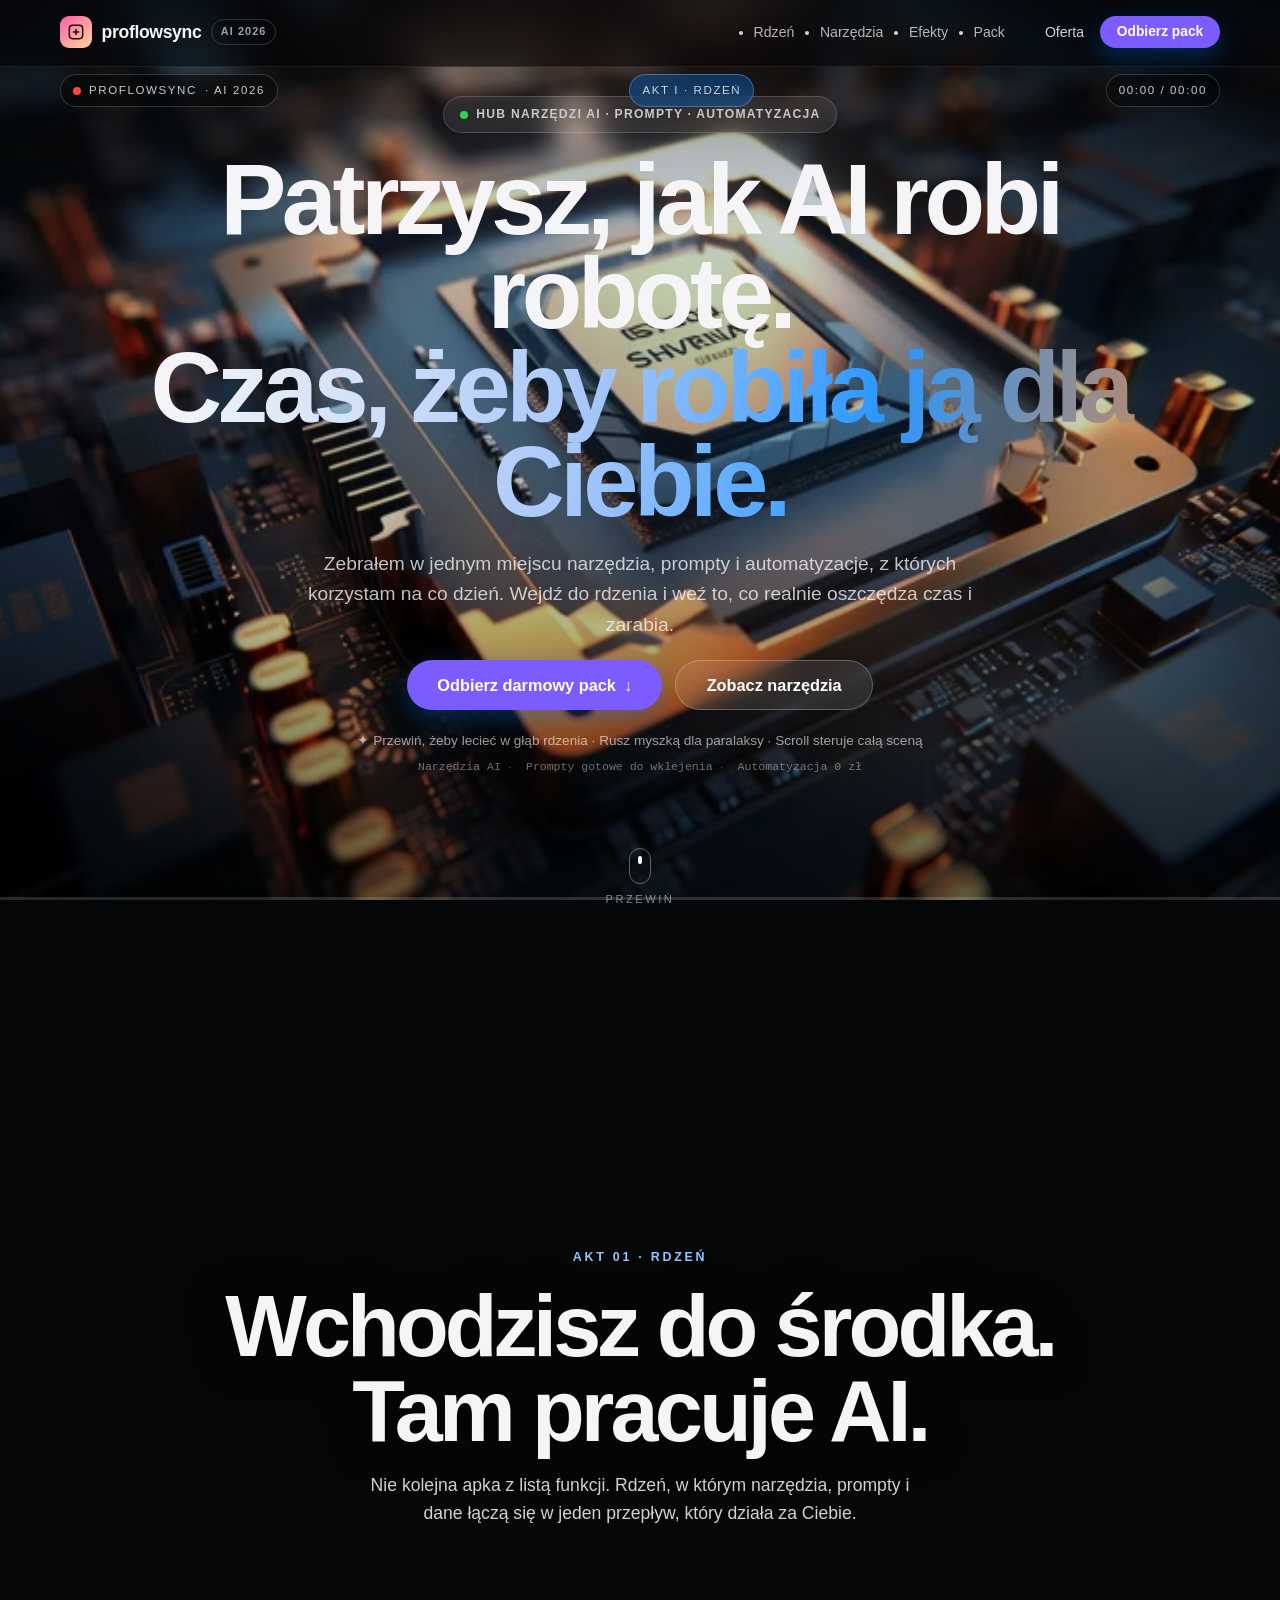
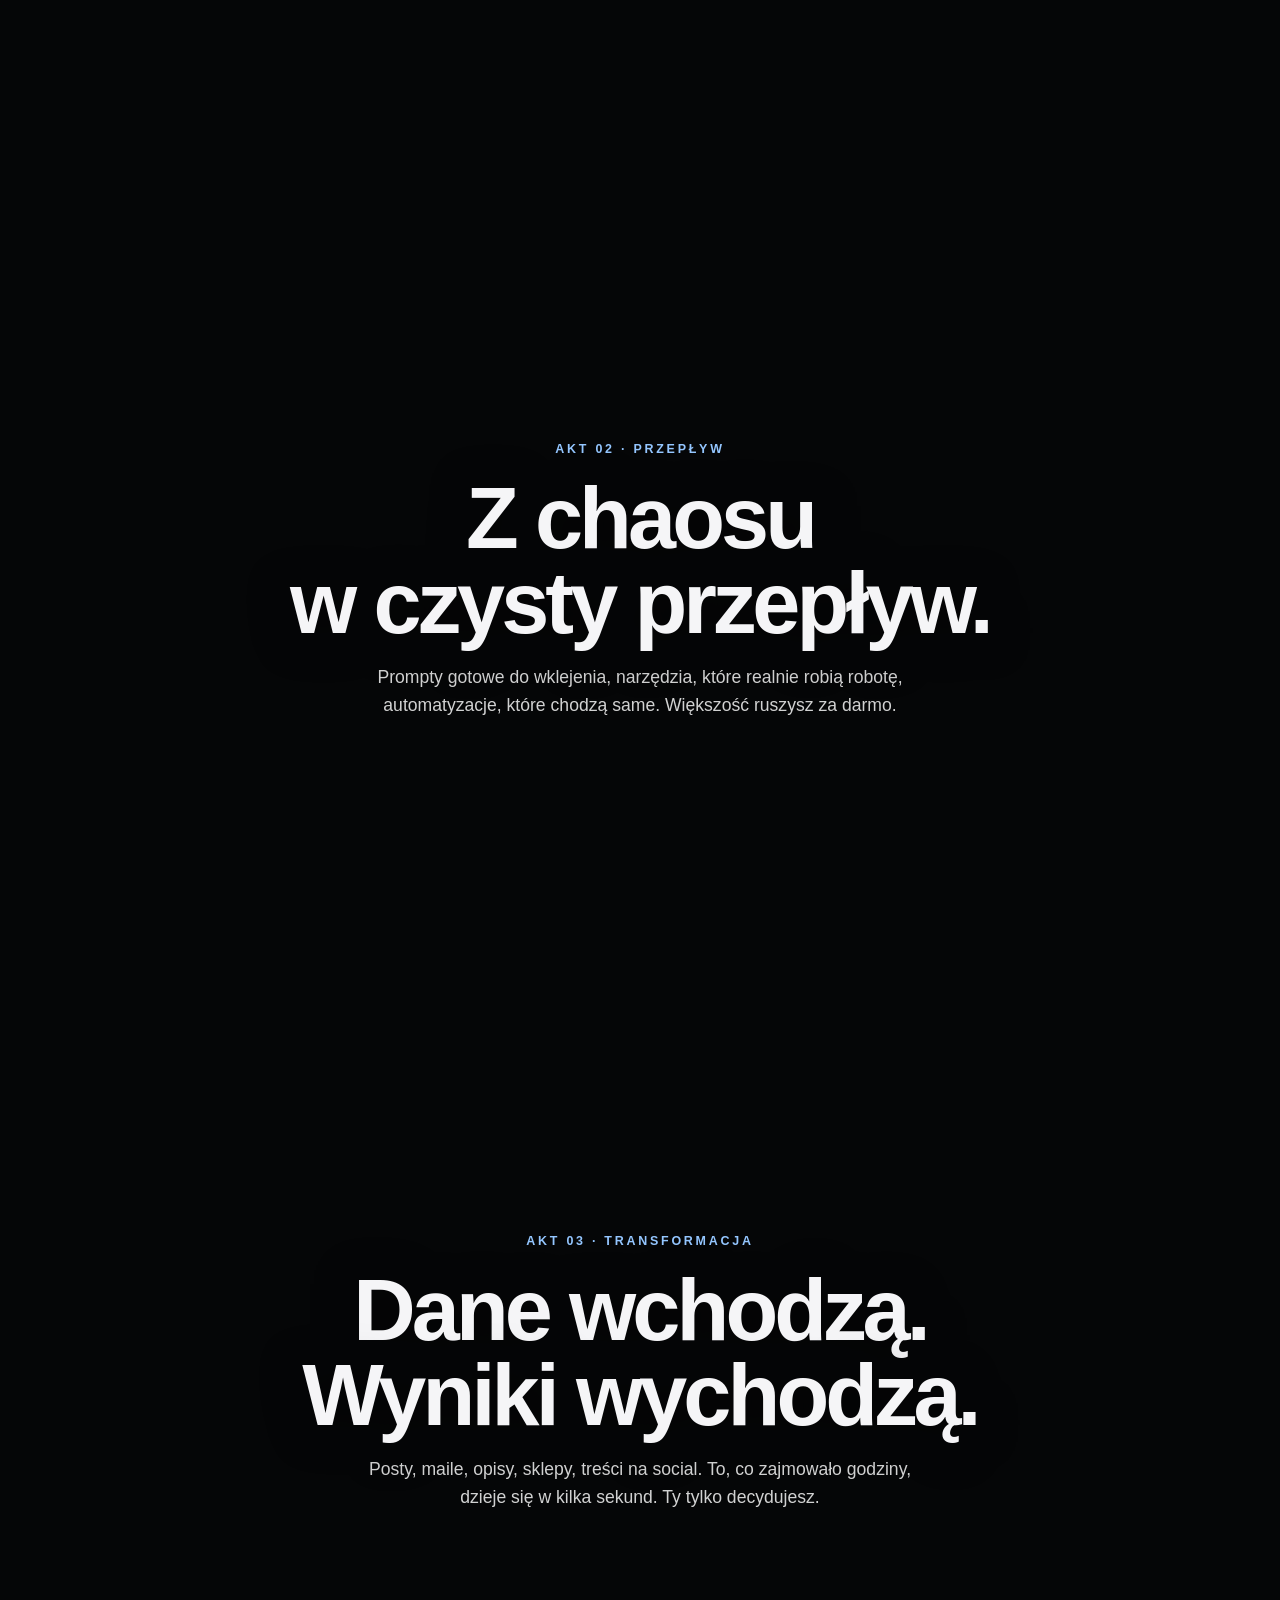
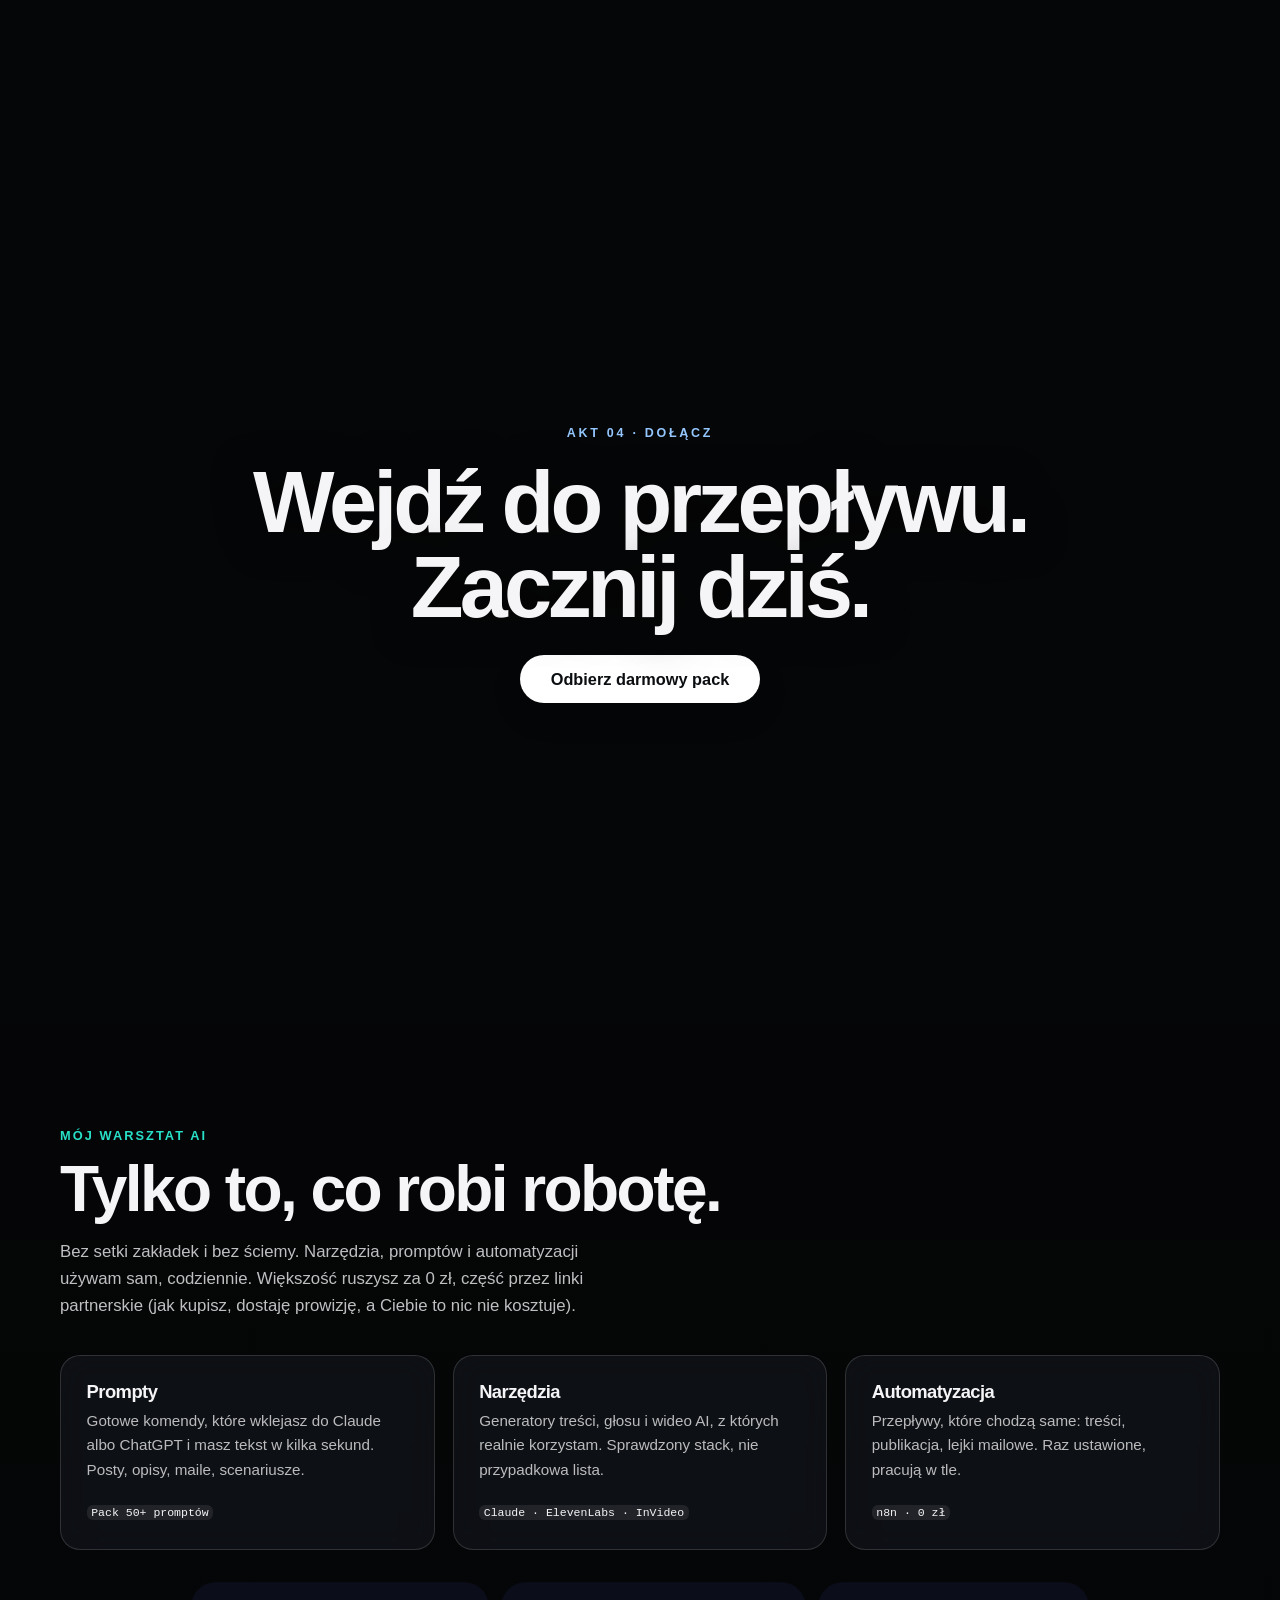
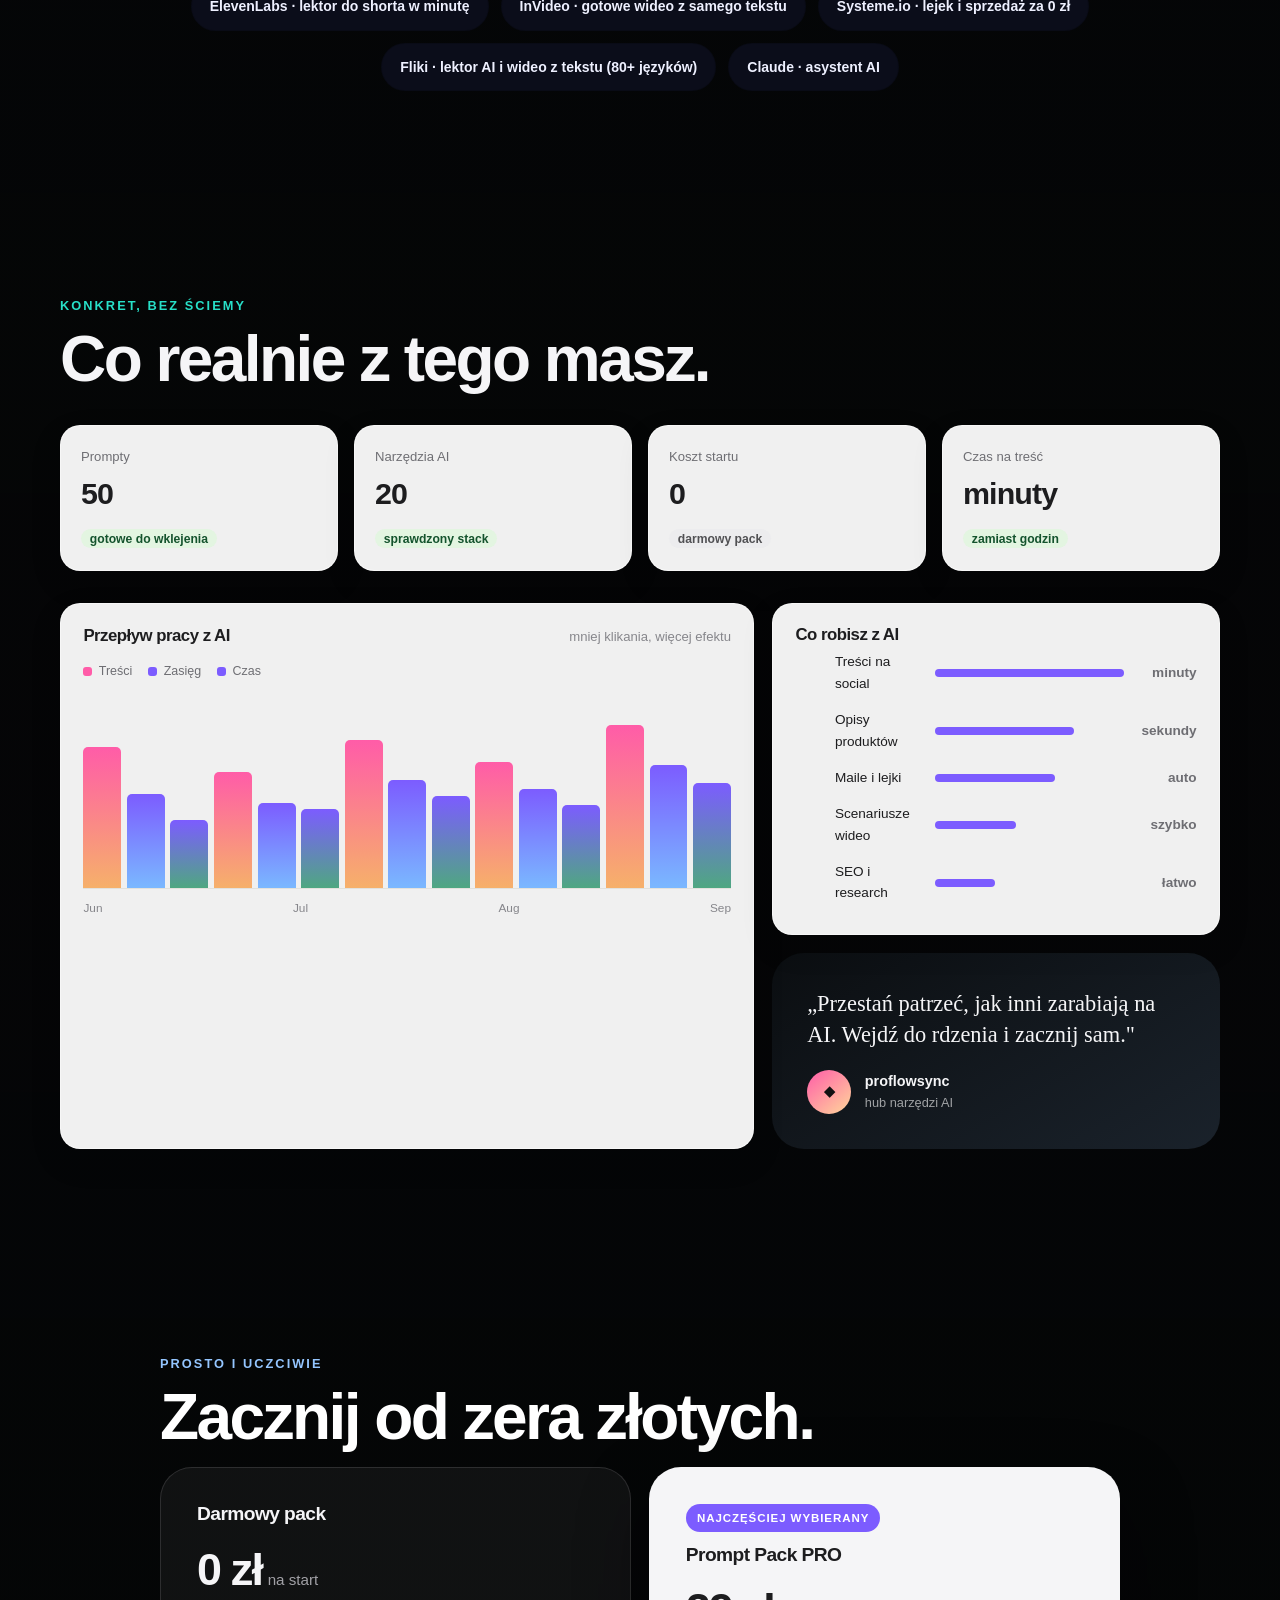
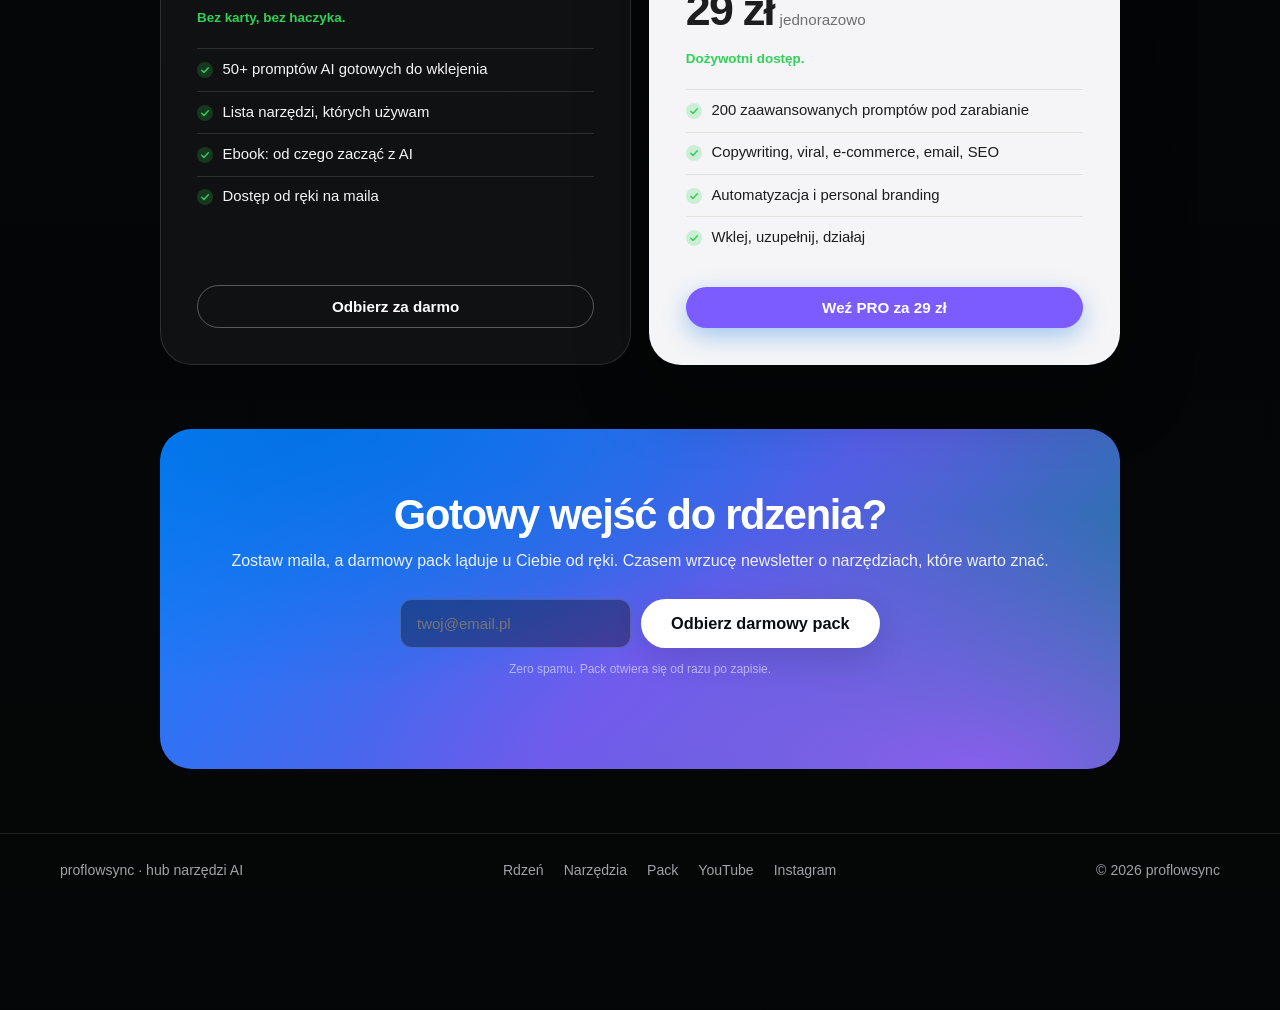
==== commit 461cf01a: "Dodaj Fliki (link afiliacyjny) do huba narzedzi - index + pack Nowy partner: Fliki (AI lektor + wide" ====
--- a/index.html
+++ b/index.html
@@ -167,6 +167,7 @@
           <a href="https://try.elevenlabs.io/8pf4y0b3ggrt" target="_blank" rel="noopener sponsored" style="padding:12px 18px;border-radius:999px;background:#0b0d1a;color:#eef0ff;text-decoration:none;font-weight:600;font-size:14px;border:1px solid rgba(0,0,0,.14)">ElevenLabs · lektor do shorta w minutę</a>
           <a href="https://invideo.sjv.io/c/7472459/883681/12258" target="_blank" rel="noopener sponsored" style="padding:12px 18px;border-radius:999px;background:#0b0d1a;color:#eef0ff;text-decoration:none;font-weight:600;font-size:14px;border:1px solid rgba(0,0,0,.14)">InVideo · gotowe wideo z samego tekstu</a>
           <a href="https://www.systeme.io/?sa=sa02764167884a74869326426ca729e008af9b332d" target="_blank" rel="noopener sponsored" style="padding:12px 18px;border-radius:999px;background:#0b0d1a;color:#eef0ff;text-decoration:none;font-weight:600;font-size:14px;border:1px solid rgba(0,0,0,.14)">Systeme.io · lejek i sprzedaż za 0 zł</a>
+          <a href="https://fliki.ai/?via=piotr-sysak" target="_blank" rel="noopener sponsored" style="padding:12px 18px;border-radius:999px;background:#0b0d1a;color:#eef0ff;text-decoration:none;font-weight:600;font-size:14px;border:1px solid rgba(0,0,0,.14)">Fliki · lektor AI i wideo z tekstu (80+ języków)</a>
           <a href="https://claude.ai" target="_blank" rel="noopener" style="padding:12px 18px;border-radius:999px;background:#0b0d1a;color:#eef0ff;text-decoration:none;font-weight:600;font-size:14px;border:1px solid rgba(0,0,0,.14)">Claude · asystent AI</a>
         </div>
       </div>
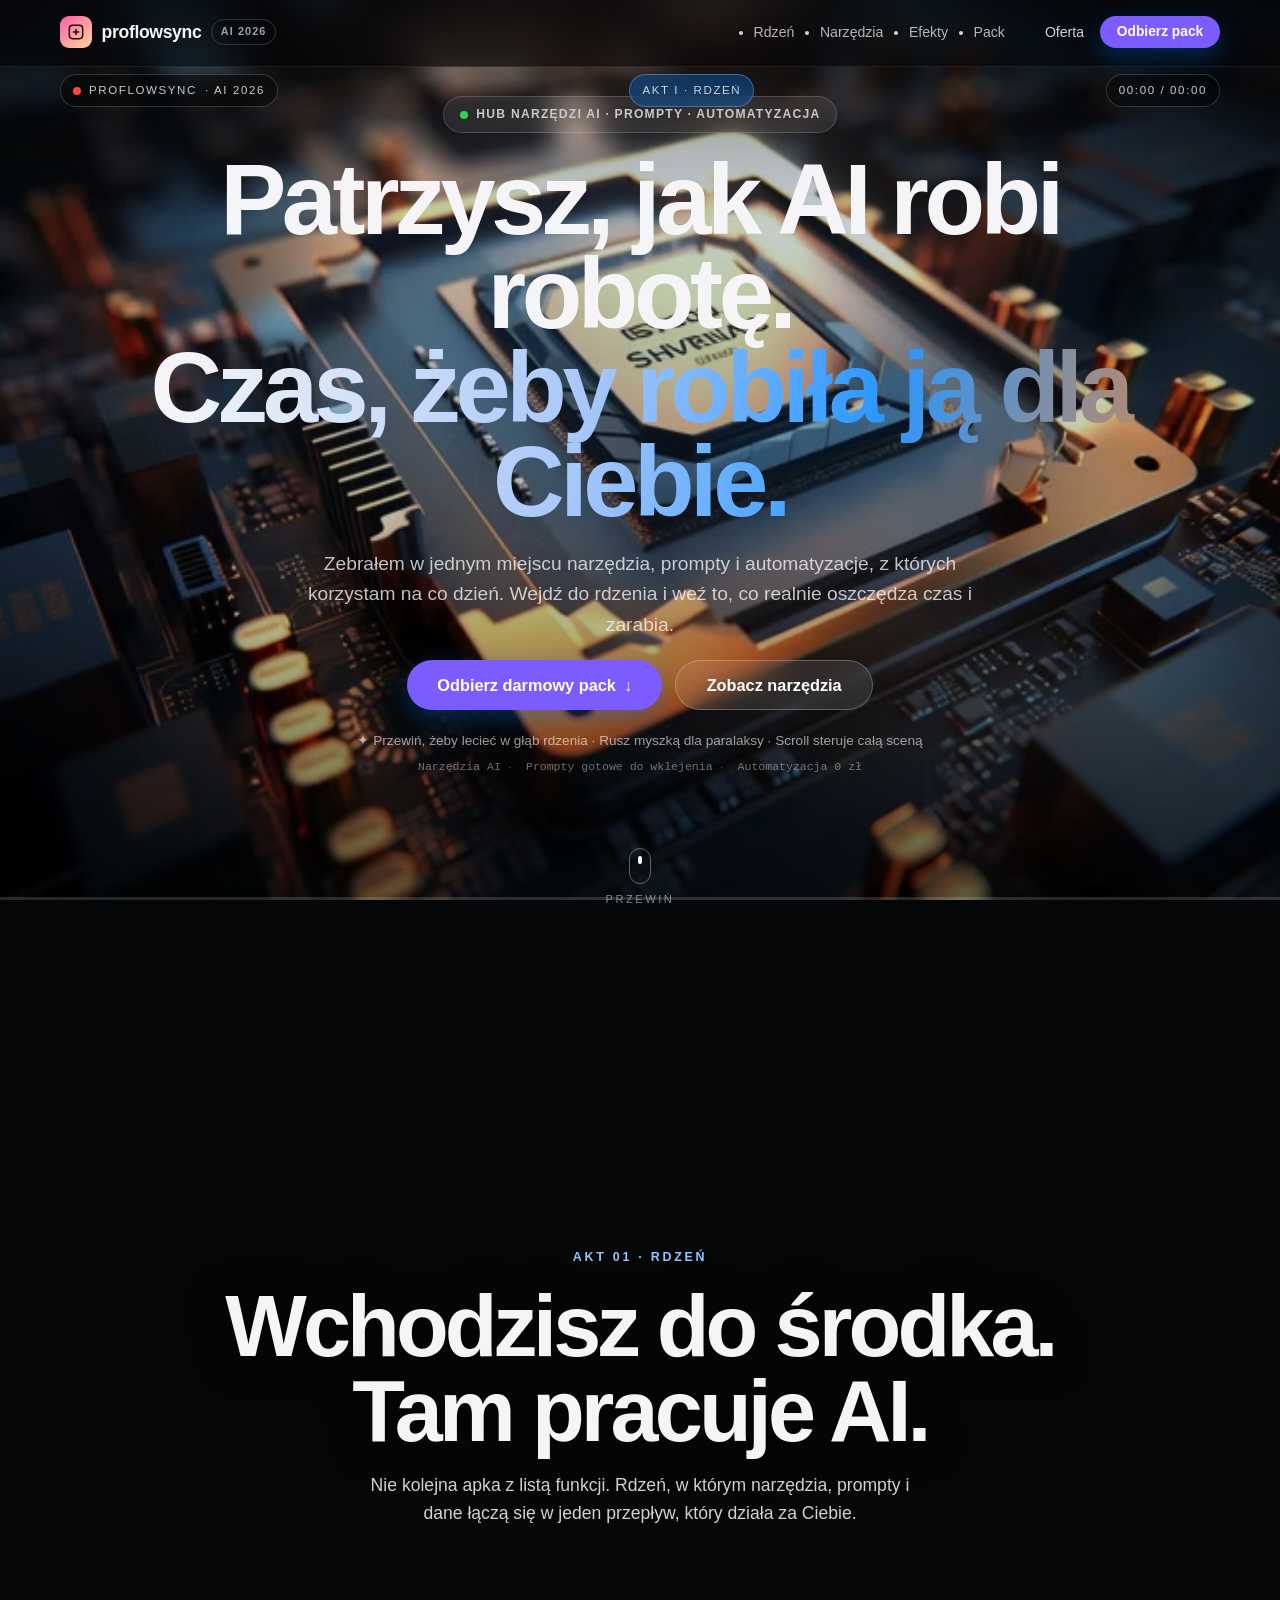
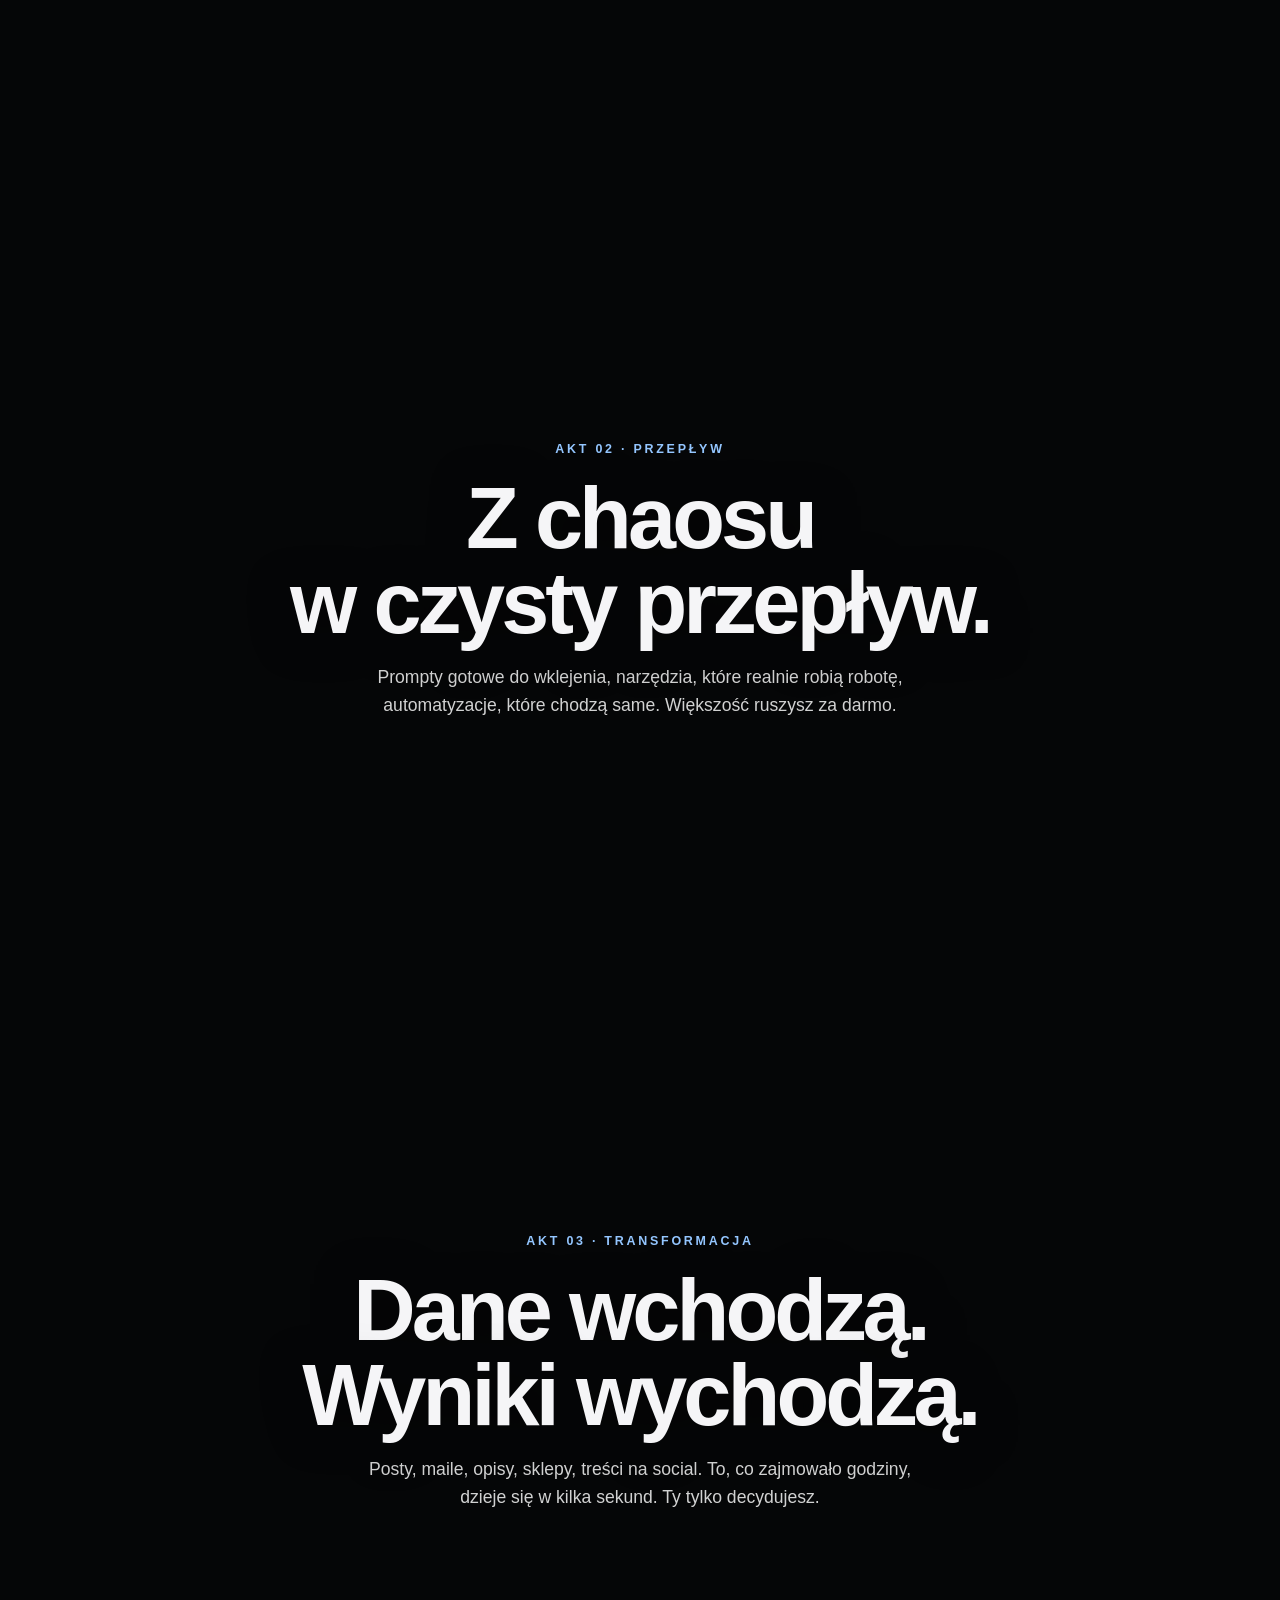
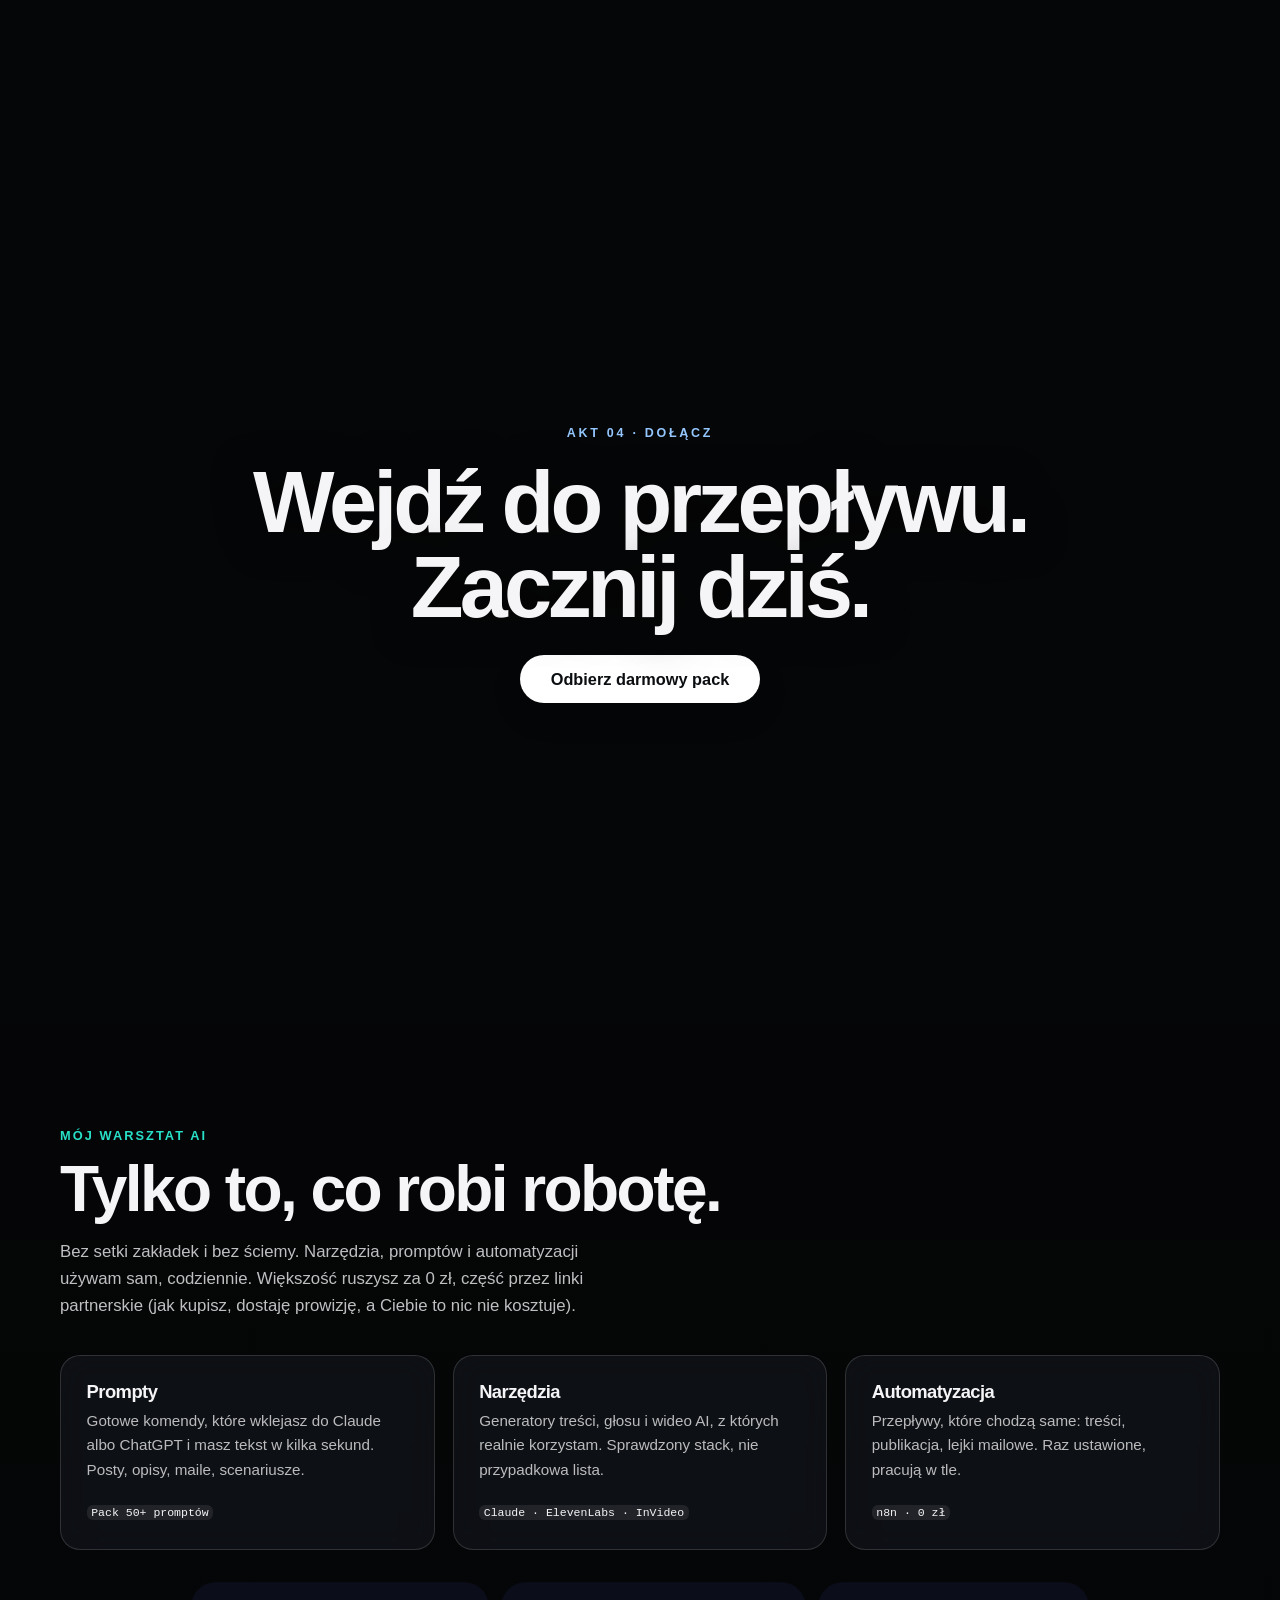
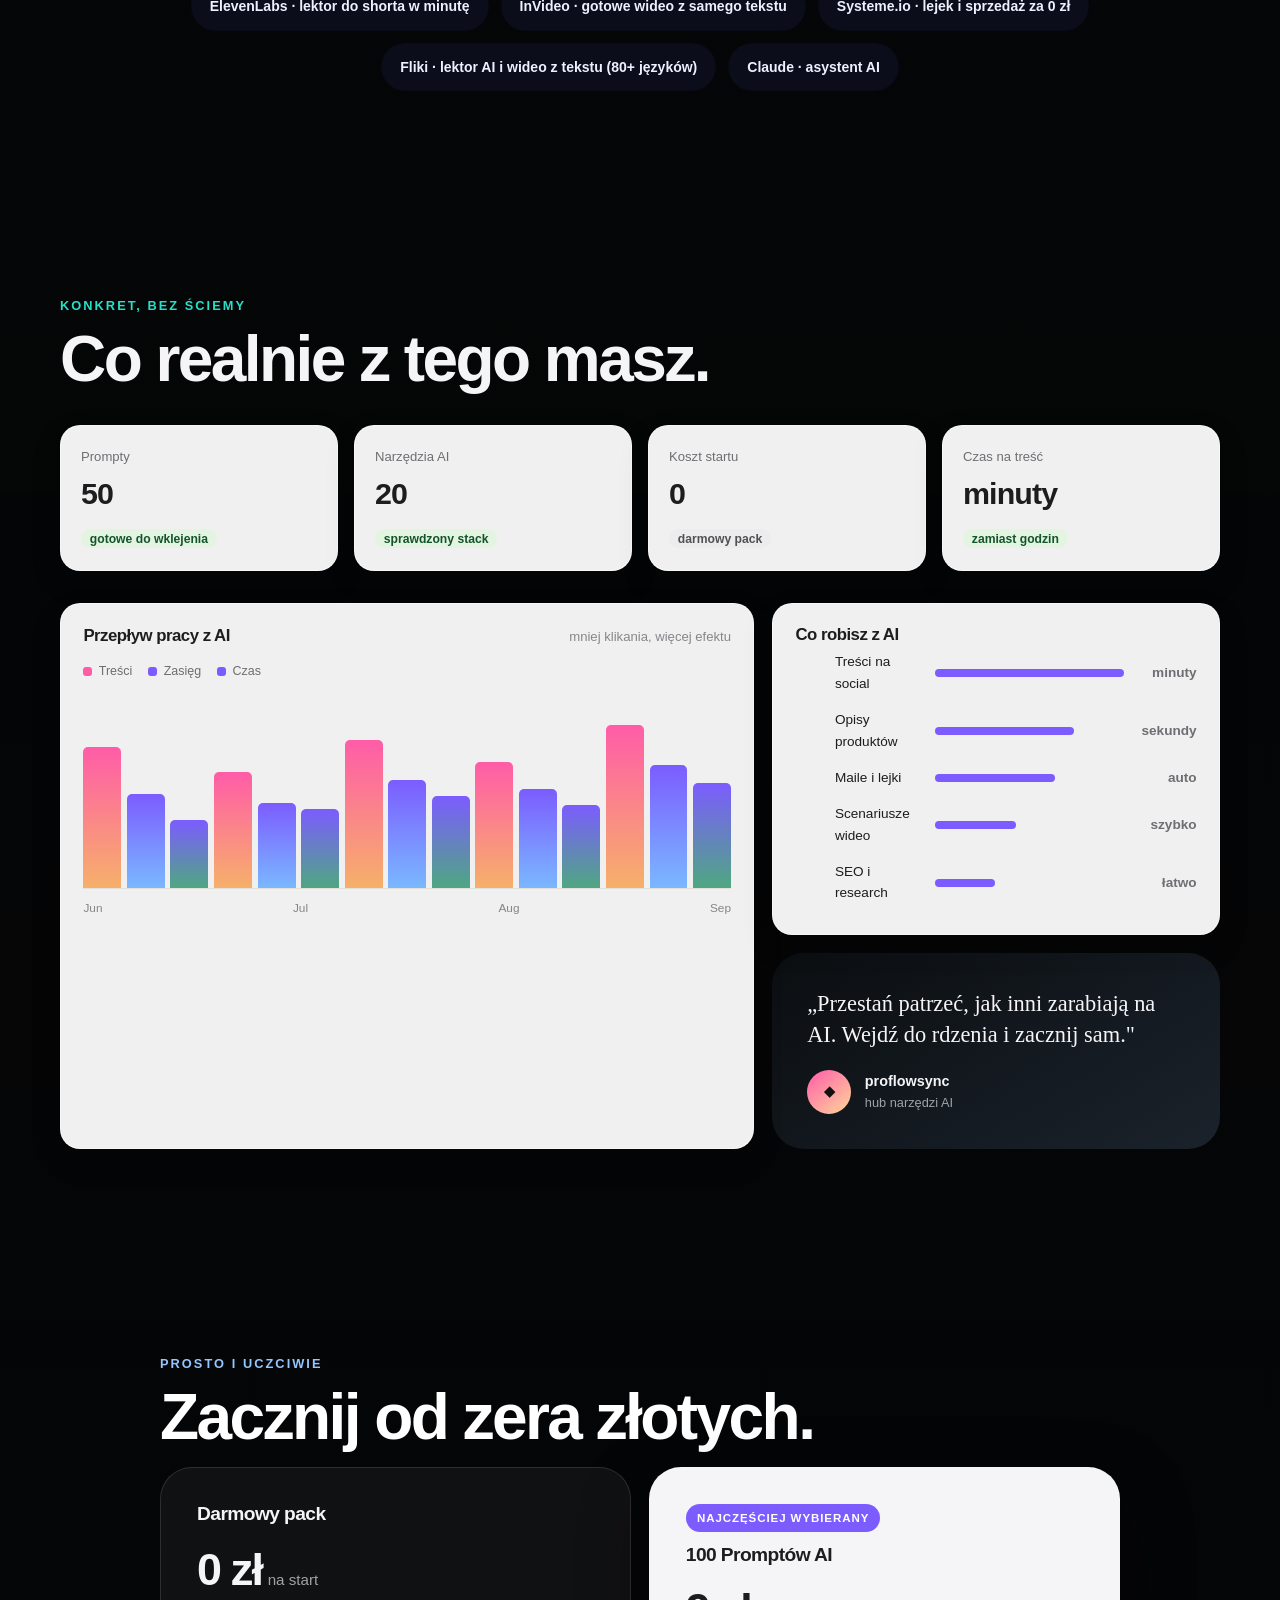
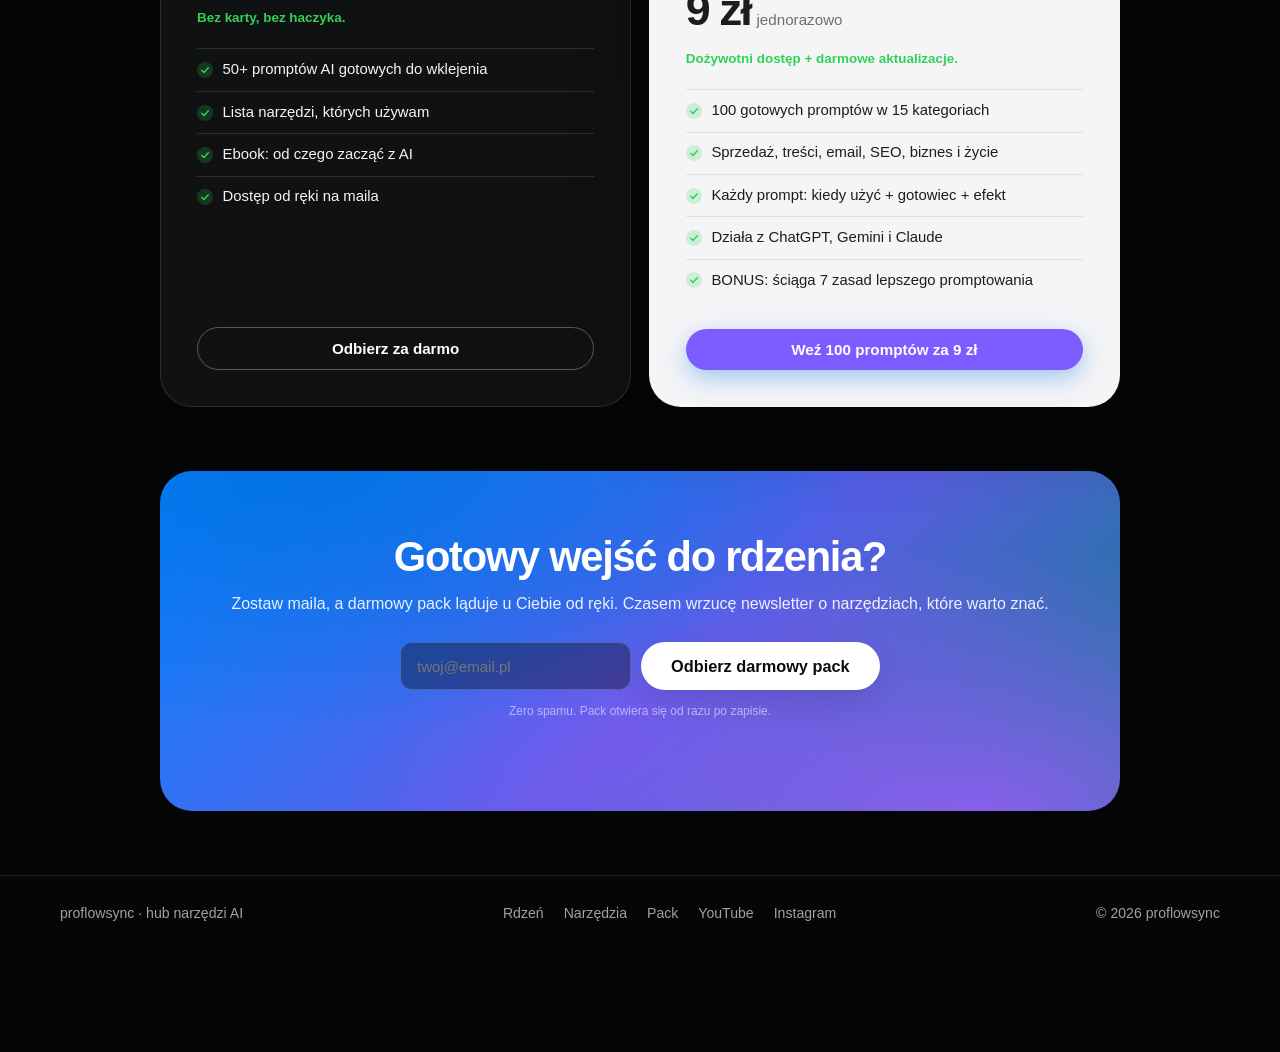
==== commit d3d7c254: "Bio: podmiana Pack na nowy produkt 100 Promptów AI (9 zł, proflowsync.gumroad.com/l/promptyai) Co-Au" ====
--- a/index.html
+++ b/index.html
@@ -208,7 +208,7 @@
         <h2 class="section__title section__title--xl section__title--light" id="pricing-title">Zacznij od zera złotych.</h2>
         <div class="grid grid--2 pricing">
           <article class="plan reveal"><h3>Darmowy pack</h3><p class="plan__price"><span class="plan__amount">0 zł</span><span class="plan__period">na start</span></p><p class="plan__note">Bez karty, bez haczyka.</p><ul class="plan__list"><li>50+ promptów AI gotowych do wklejenia</li><li>Lista narzędzi, których używam</li><li>Ebook: od czego zacząć z AI</li><li>Dostęp od ręki na maila</li></ul><a class="btn btn--outline" href="#cta">Odbierz za darmo</a></article>
-          <article class="plan plan--featured reveal"><p class="plan__badge">Najczęściej wybierany</p><h3>Prompt Pack PRO</h3><p class="plan__price"><span class="plan__amount">29 zł</span><span class="plan__period">jednorazowo</span></p><p class="plan__note">Dożywotni dostęp.</p><ul class="plan__list"><li>200 zaawansowanych promptów pod zarabianie</li><li>Copywriting, viral, e-commerce, email, SEO</li><li>Automatyzacja i personal branding</li><li>Wklej, uzupełnij, działaj</li></ul><a class="btn btn--primary" href="https://bytomartistry.gumroad.com/l/vbyrfa" target="_blank" rel="noopener">Weź PRO za 29 zł</a></article>
+          <article class="plan plan--featured reveal"><p class="plan__badge">Najczęściej wybierany</p><h3>100 Promptów AI</h3><p class="plan__price"><span class="plan__amount">9 zł</span><span class="plan__period">jednorazowo</span></p><p class="plan__note">Dożywotni dostęp + darmowe aktualizacje.</p><ul class="plan__list"><li>100 gotowych promptów w 15 kategoriach</li><li>Sprzedaż, treści, email, SEO, biznes i życie</li><li>Każdy prompt: kiedy użyć + gotowiec + efekt</li><li>Działa z ChatGPT, Gemini i Claude</li><li>BONUS: ściąga 7 zasad lepszego promptowania</li></ul><a class="btn btn--primary" href="https://proflowsync.gumroad.com/l/promptyai" target="_blank" rel="noopener">Weź 100 promptów za 9 zł</a></article>
         </div>
         <section class="cta reveal" id="cta" aria-labelledby="cta-title"><h2 id="cta-title">Gotowy wejść do rdzenia?</h2><p>Zostaw maila, a darmowy pack ląduje u Ciebie od ręki. Czasem wrzucę newsletter o narzędziach, które warto znać.</p>
           <form action="https://formsubmit.co/proflowsync@gmail.com" method="POST" style="display:flex;gap:10px;flex-wrap:wrap;justify-content:center;max-width:480px;margin:20px auto 0">
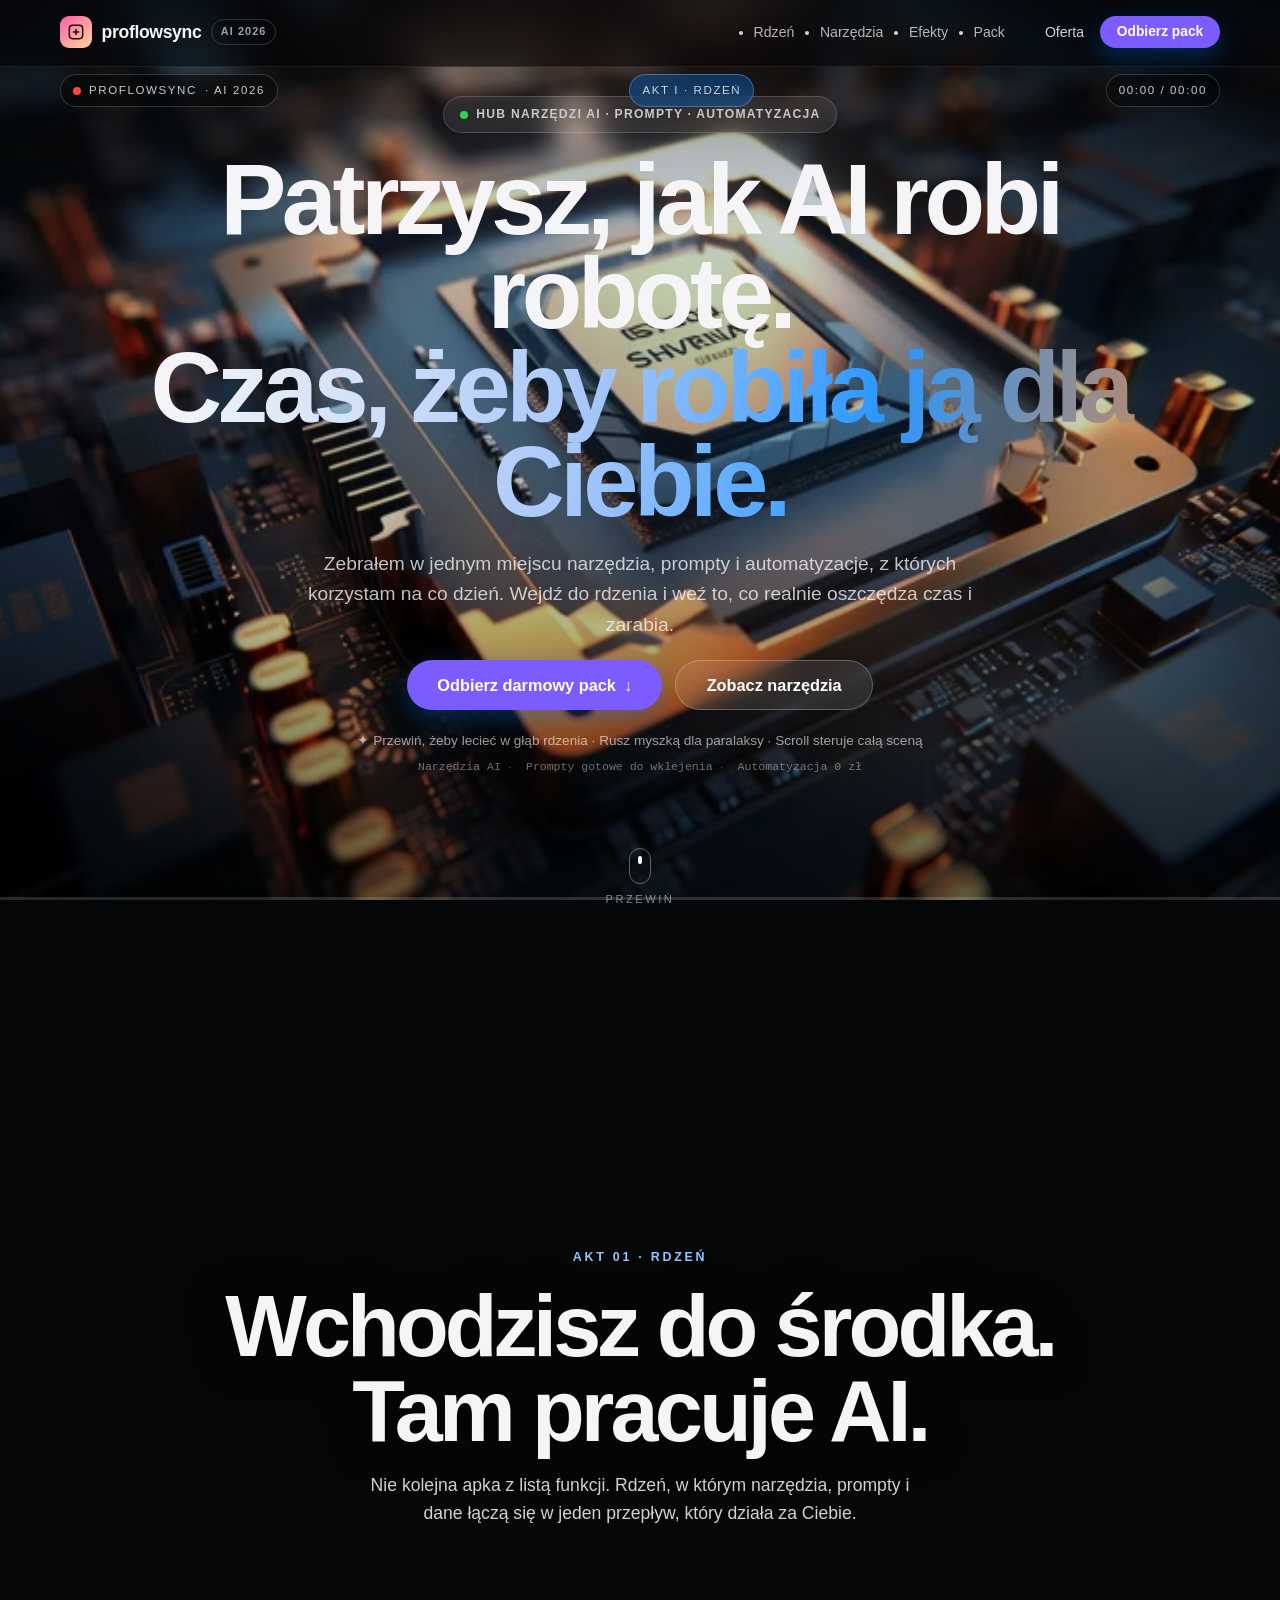
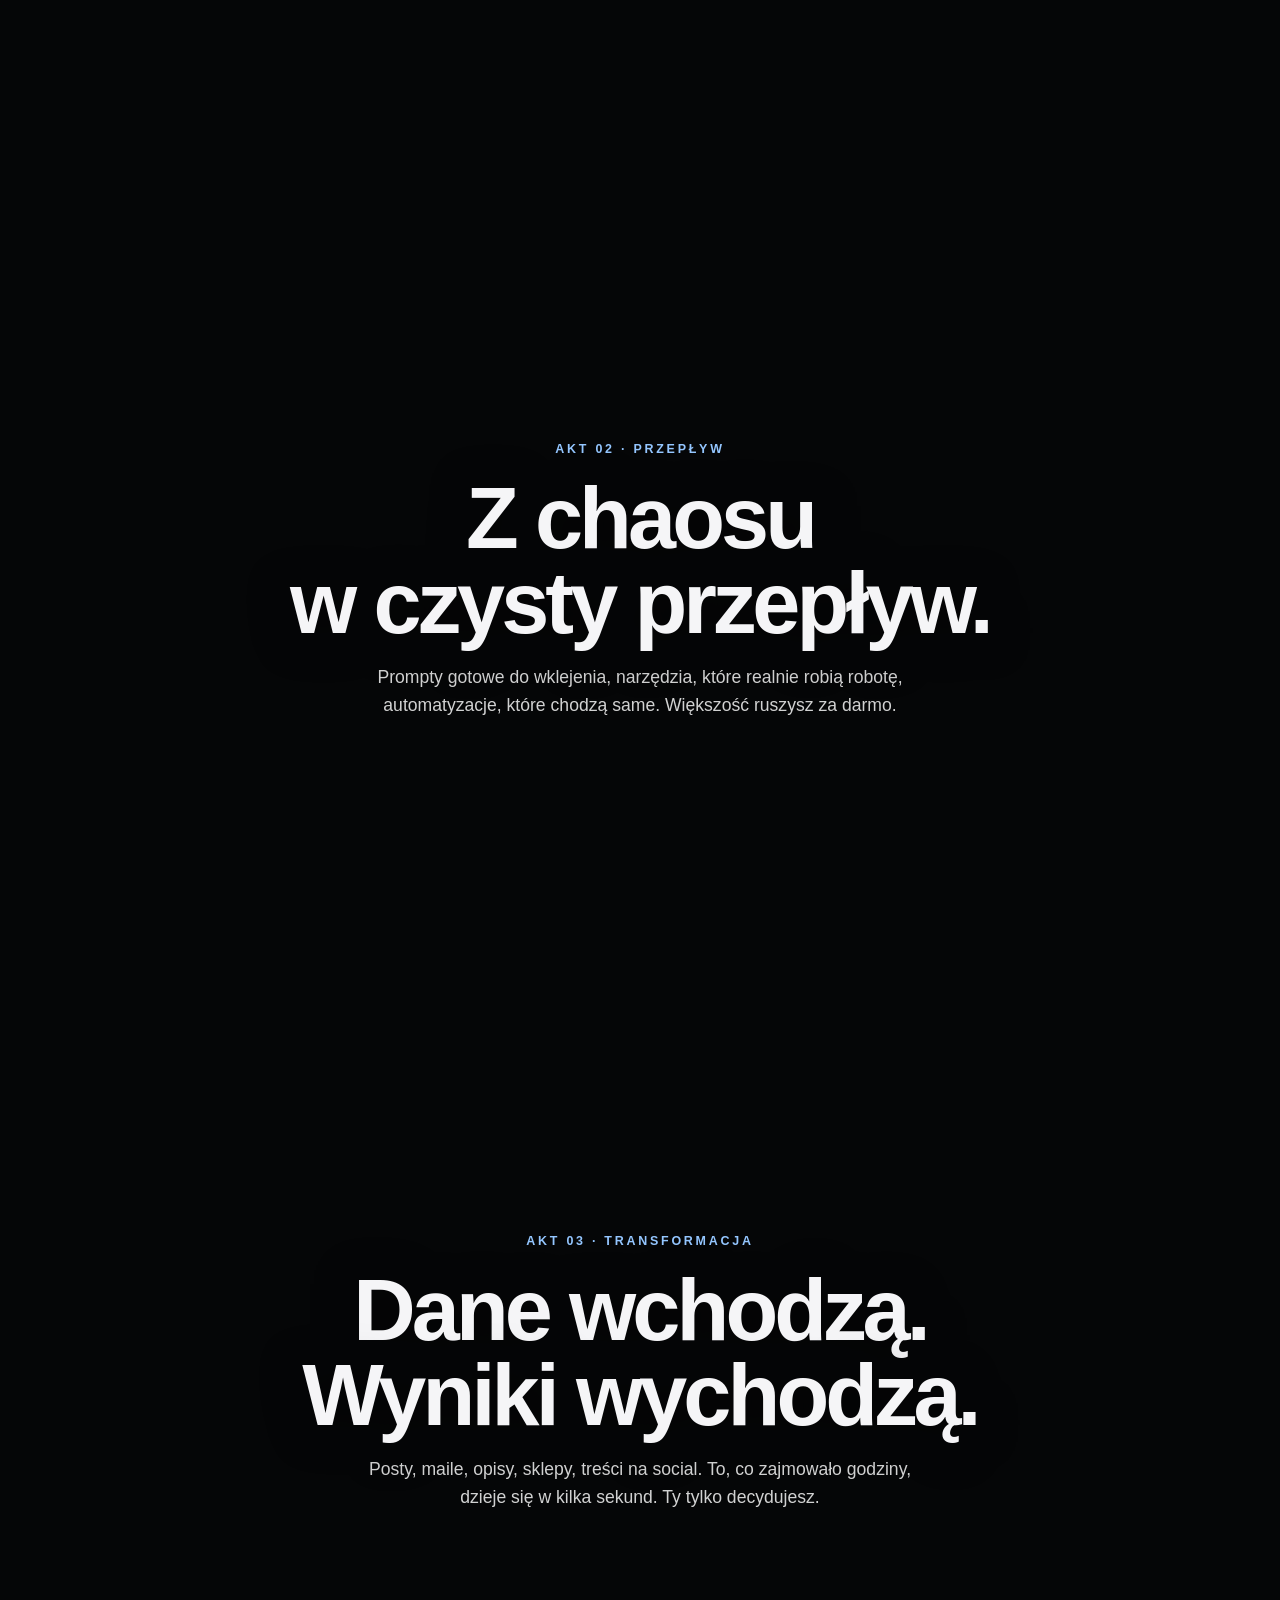
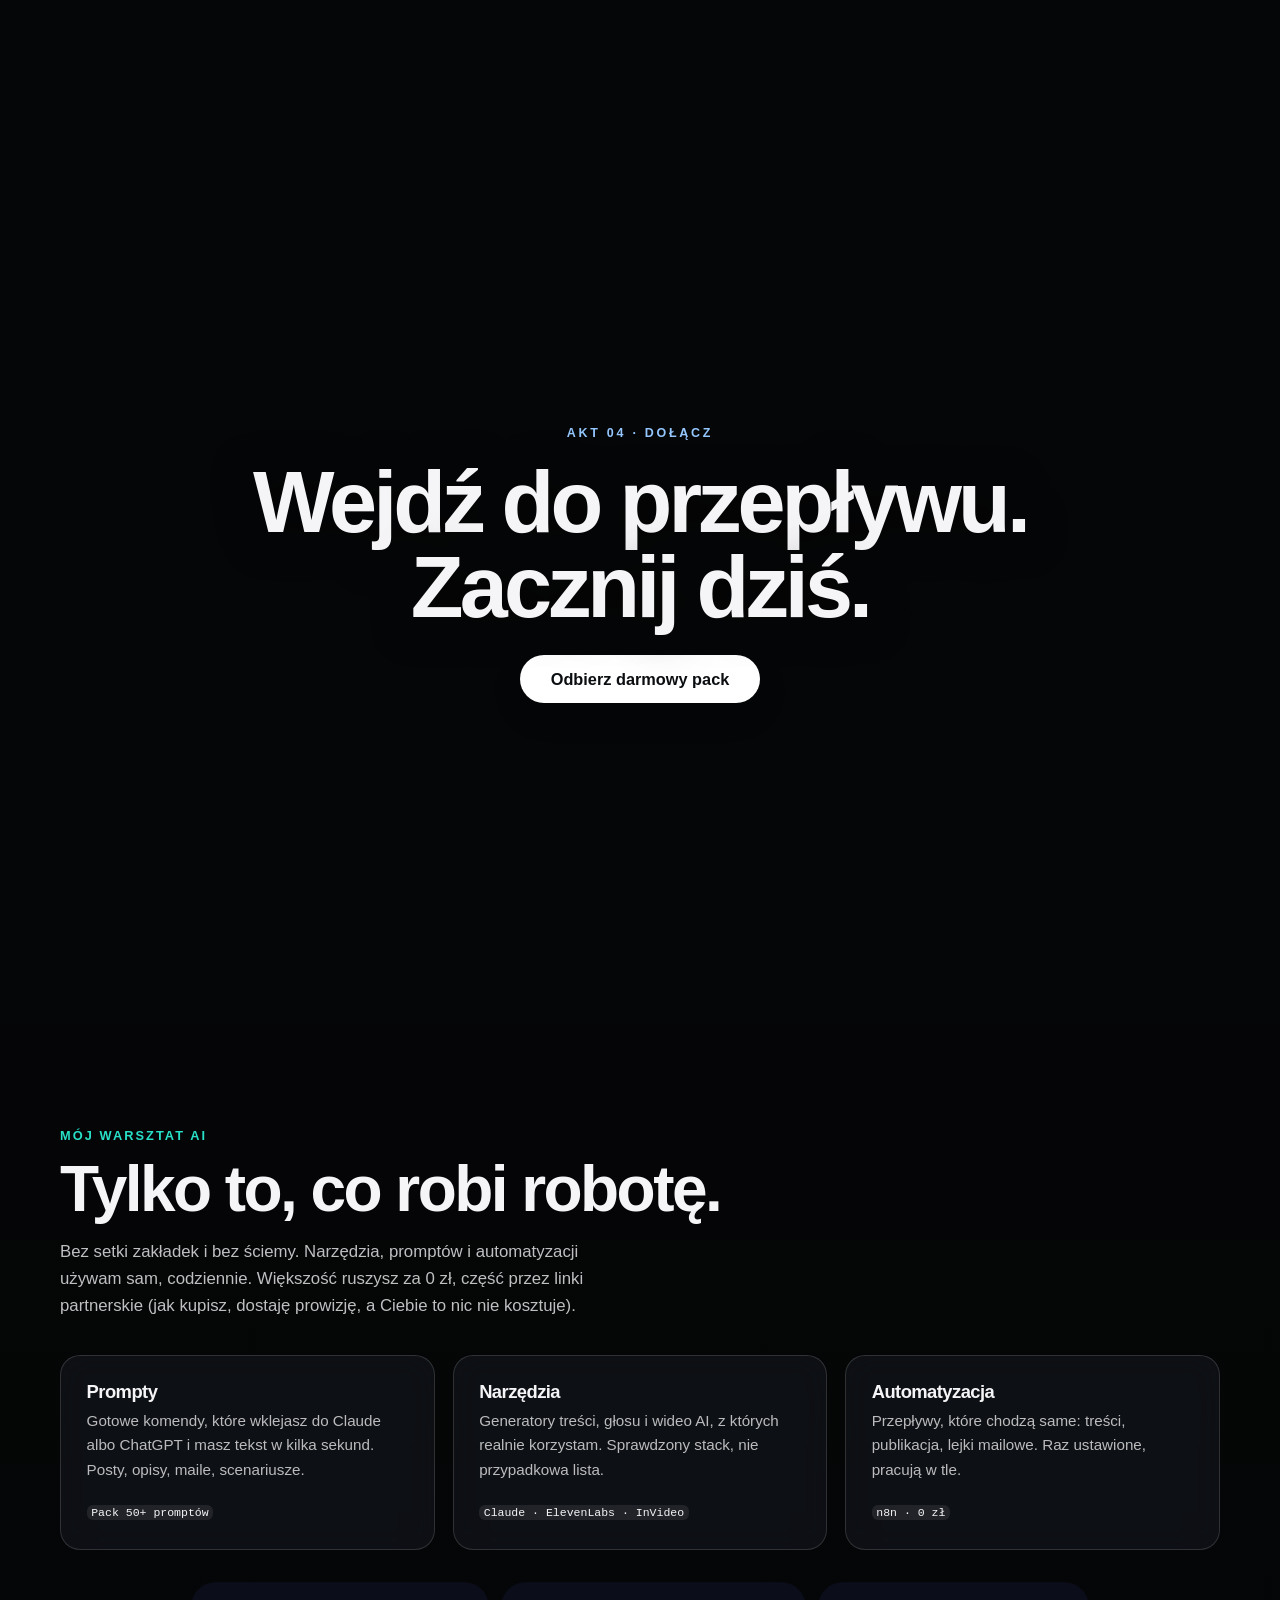
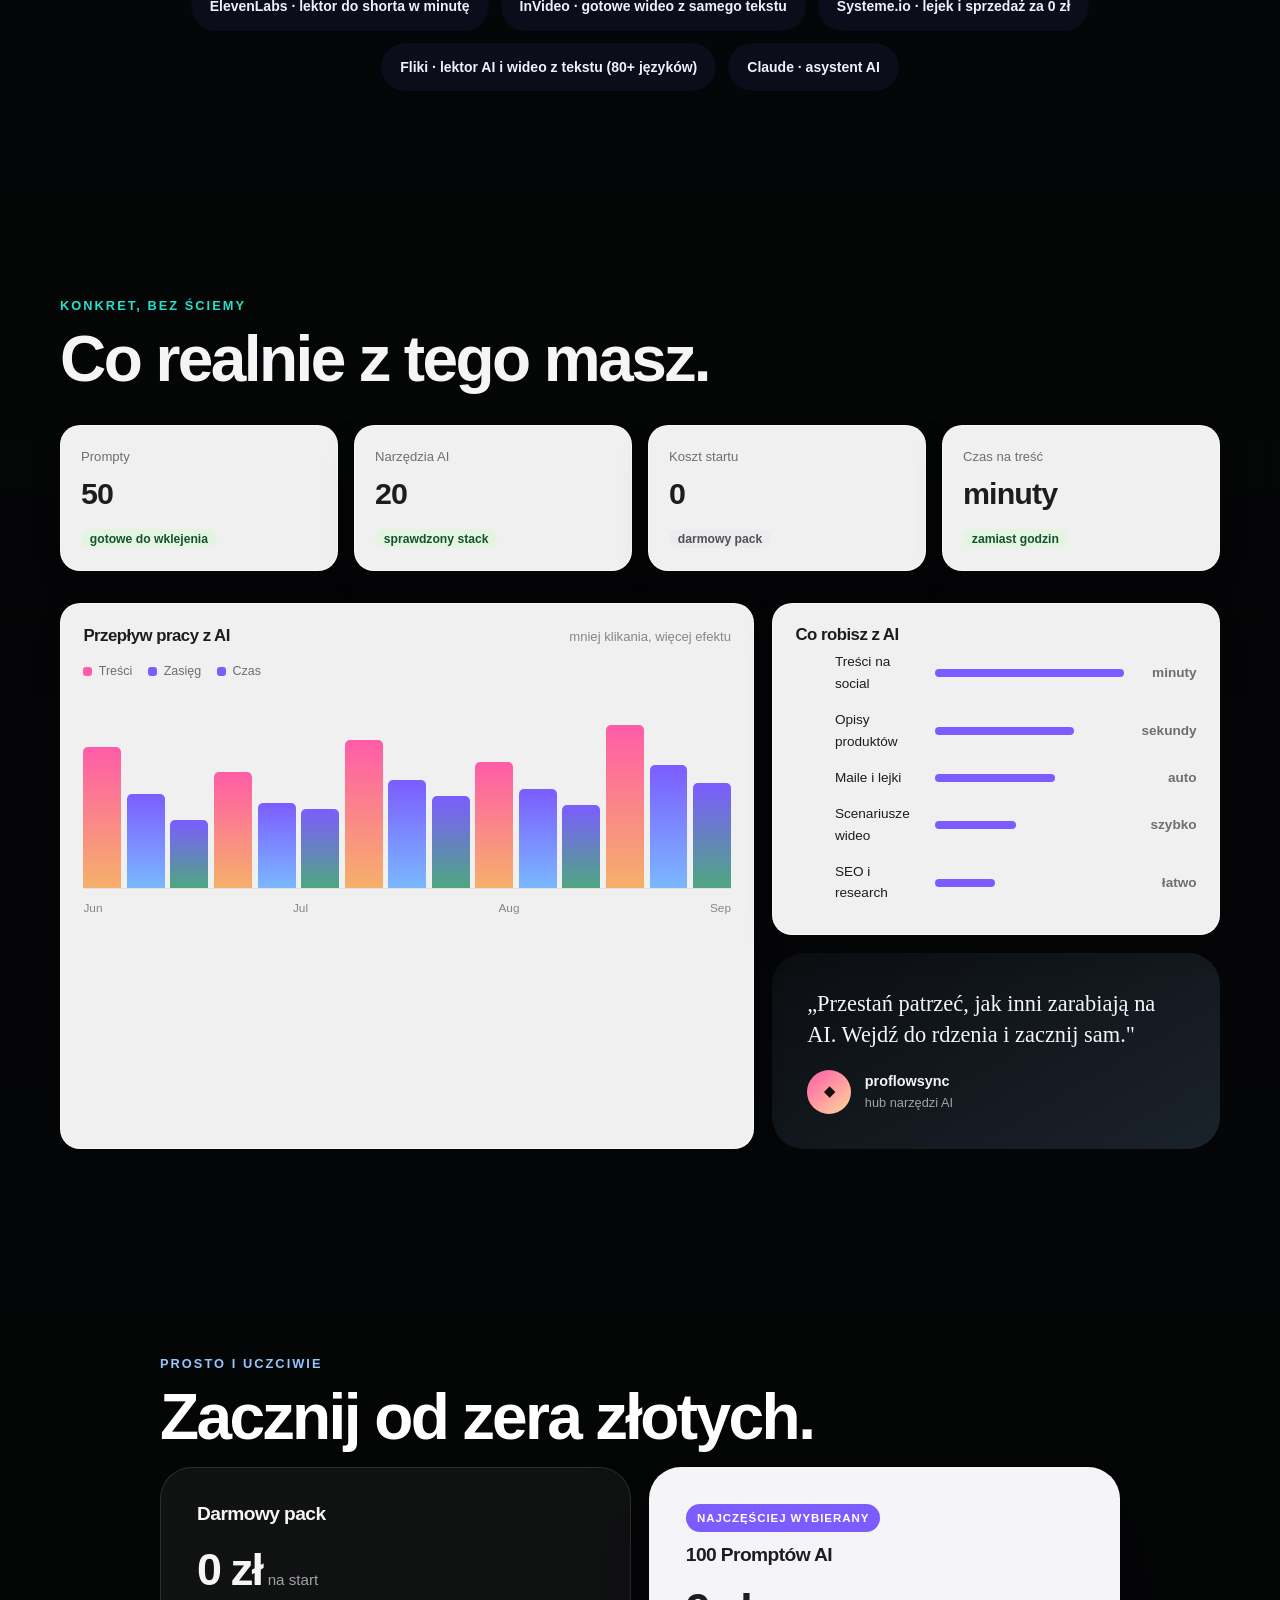
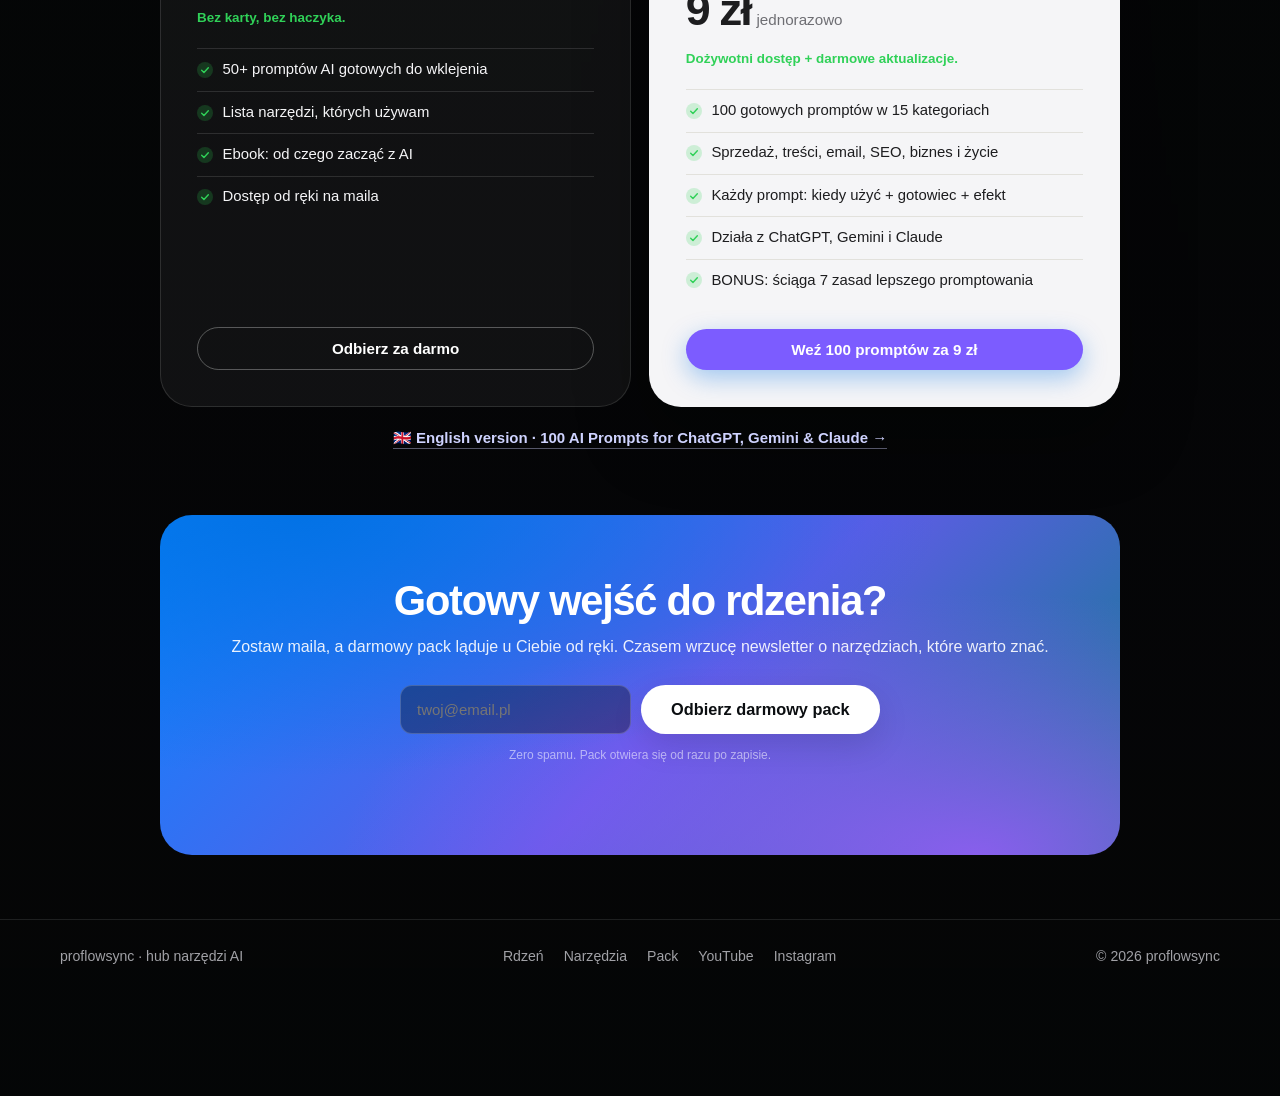
==== commit 9db3775f: "Bio: dodany link do wersji EN (100 AI Prompts, proflowsync.gumroad.com/l/aiprompts) Co-Authored-By: " ====
--- a/index.html
+++ b/index.html
@@ -210,6 +210,7 @@
           <article class="plan reveal"><h3>Darmowy pack</h3><p class="plan__price"><span class="plan__amount">0 zł</span><span class="plan__period">na start</span></p><p class="plan__note">Bez karty, bez haczyka.</p><ul class="plan__list"><li>50+ promptów AI gotowych do wklejenia</li><li>Lista narzędzi, których używam</li><li>Ebook: od czego zacząć z AI</li><li>Dostęp od ręki na maila</li></ul><a class="btn btn--outline" href="#cta">Odbierz za darmo</a></article>
           <article class="plan plan--featured reveal"><p class="plan__badge">Najczęściej wybierany</p><h3>100 Promptów AI</h3><p class="plan__price"><span class="plan__amount">9 zł</span><span class="plan__period">jednorazowo</span></p><p class="plan__note">Dożywotni dostęp + darmowe aktualizacje.</p><ul class="plan__list"><li>100 gotowych promptów w 15 kategoriach</li><li>Sprzedaż, treści, email, SEO, biznes i życie</li><li>Każdy prompt: kiedy użyć + gotowiec + efekt</li><li>Działa z ChatGPT, Gemini i Claude</li><li>BONUS: ściąga 7 zasad lepszego promptowania</li></ul><a class="btn btn--primary" href="https://proflowsync.gumroad.com/l/promptyai" target="_blank" rel="noopener">Weź 100 promptów za 9 zł</a></article>
         </div>
+        <p style="text-align:center;margin:18px 0 0"><a href="https://proflowsync.gumroad.com/l/aiprompts" target="_blank" rel="noopener" style="color:#cfd3ff;text-decoration:none;font-weight:600;font-size:15px;border-bottom:1px solid rgba(207,211,255,.4);padding-bottom:2px">🇬🇧 English version · 100 AI Prompts for ChatGPT, Gemini &amp; Claude &rarr;</a></p>
         <section class="cta reveal" id="cta" aria-labelledby="cta-title"><h2 id="cta-title">Gotowy wejść do rdzenia?</h2><p>Zostaw maila, a darmowy pack ląduje u Ciebie od ręki. Czasem wrzucę newsletter o narzędziach, które warto znać.</p>
           <form action="https://formsubmit.co/proflowsync@gmail.com" method="POST" style="display:flex;gap:10px;flex-wrap:wrap;justify-content:center;max-width:480px;margin:20px auto 0">
             <input type="hidden" name="_subject" value="Nowy zapis — cinematic (wejdz do rdzenia)">
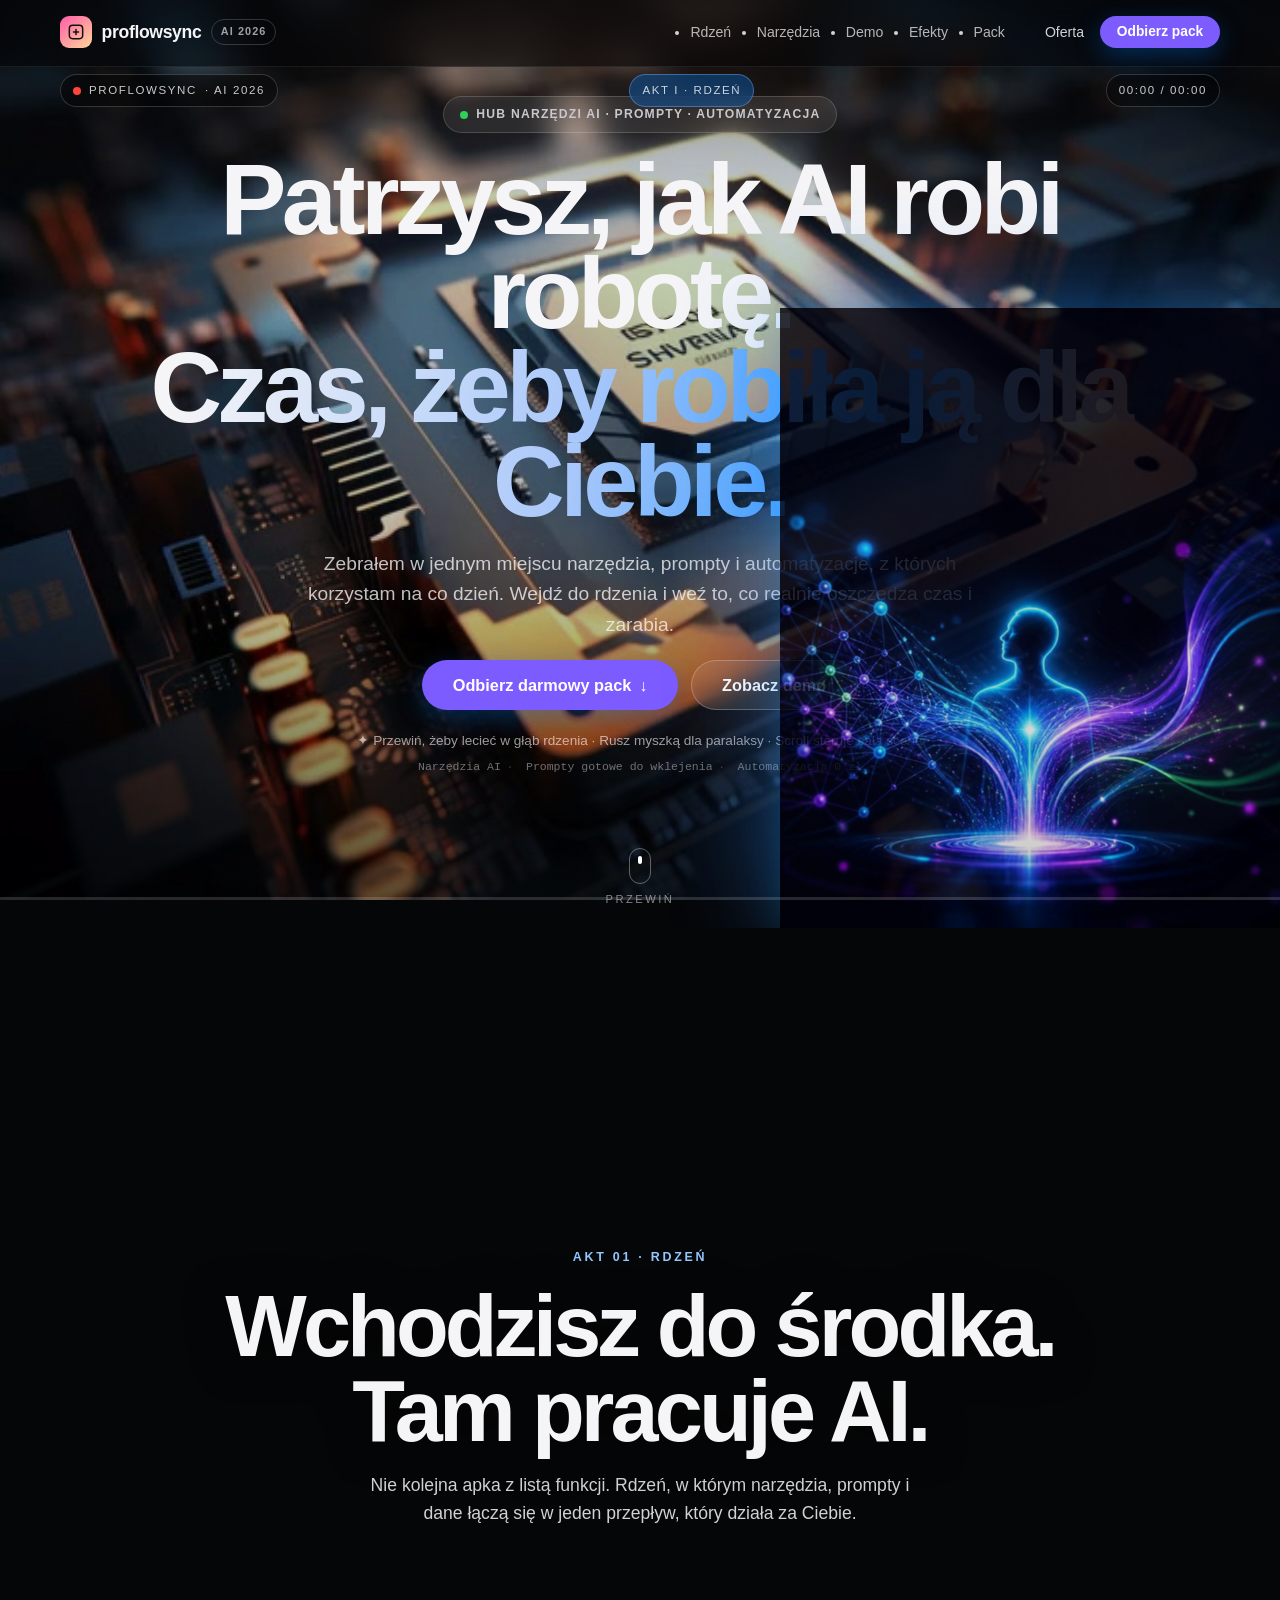
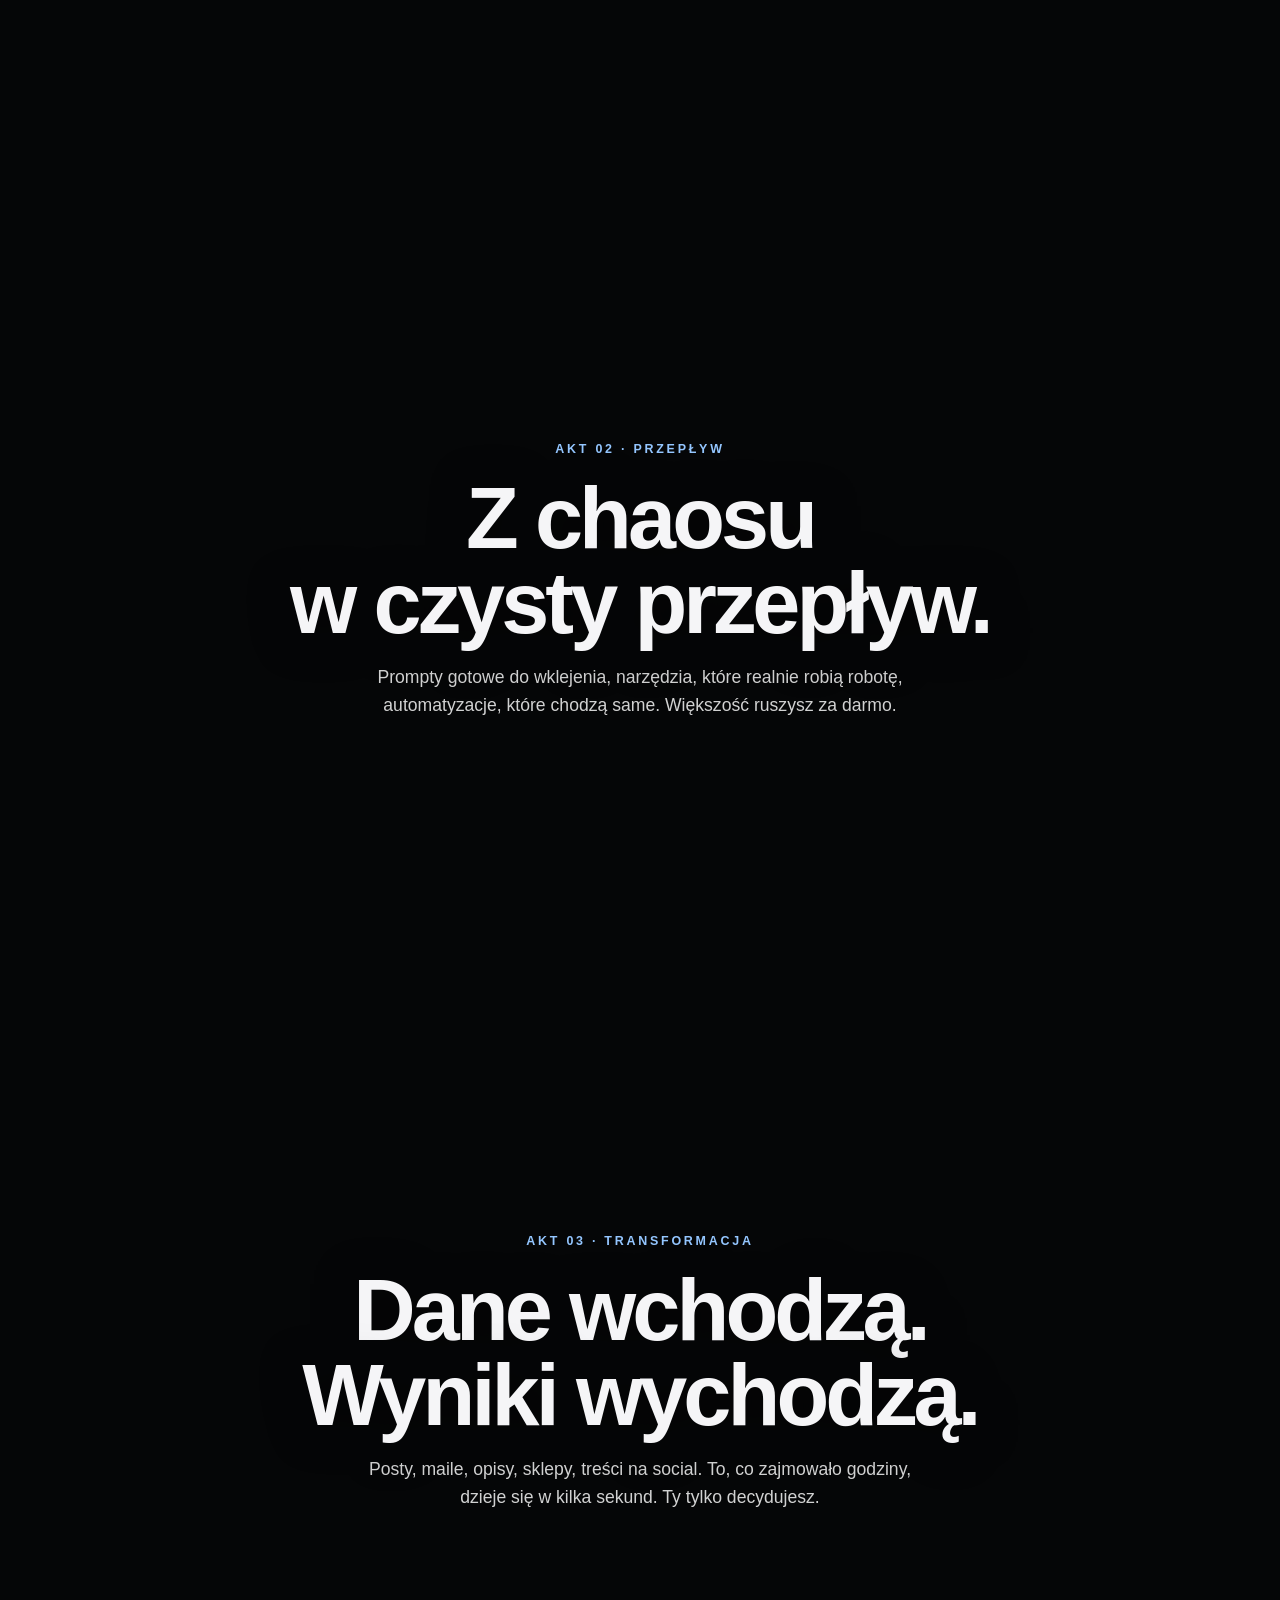
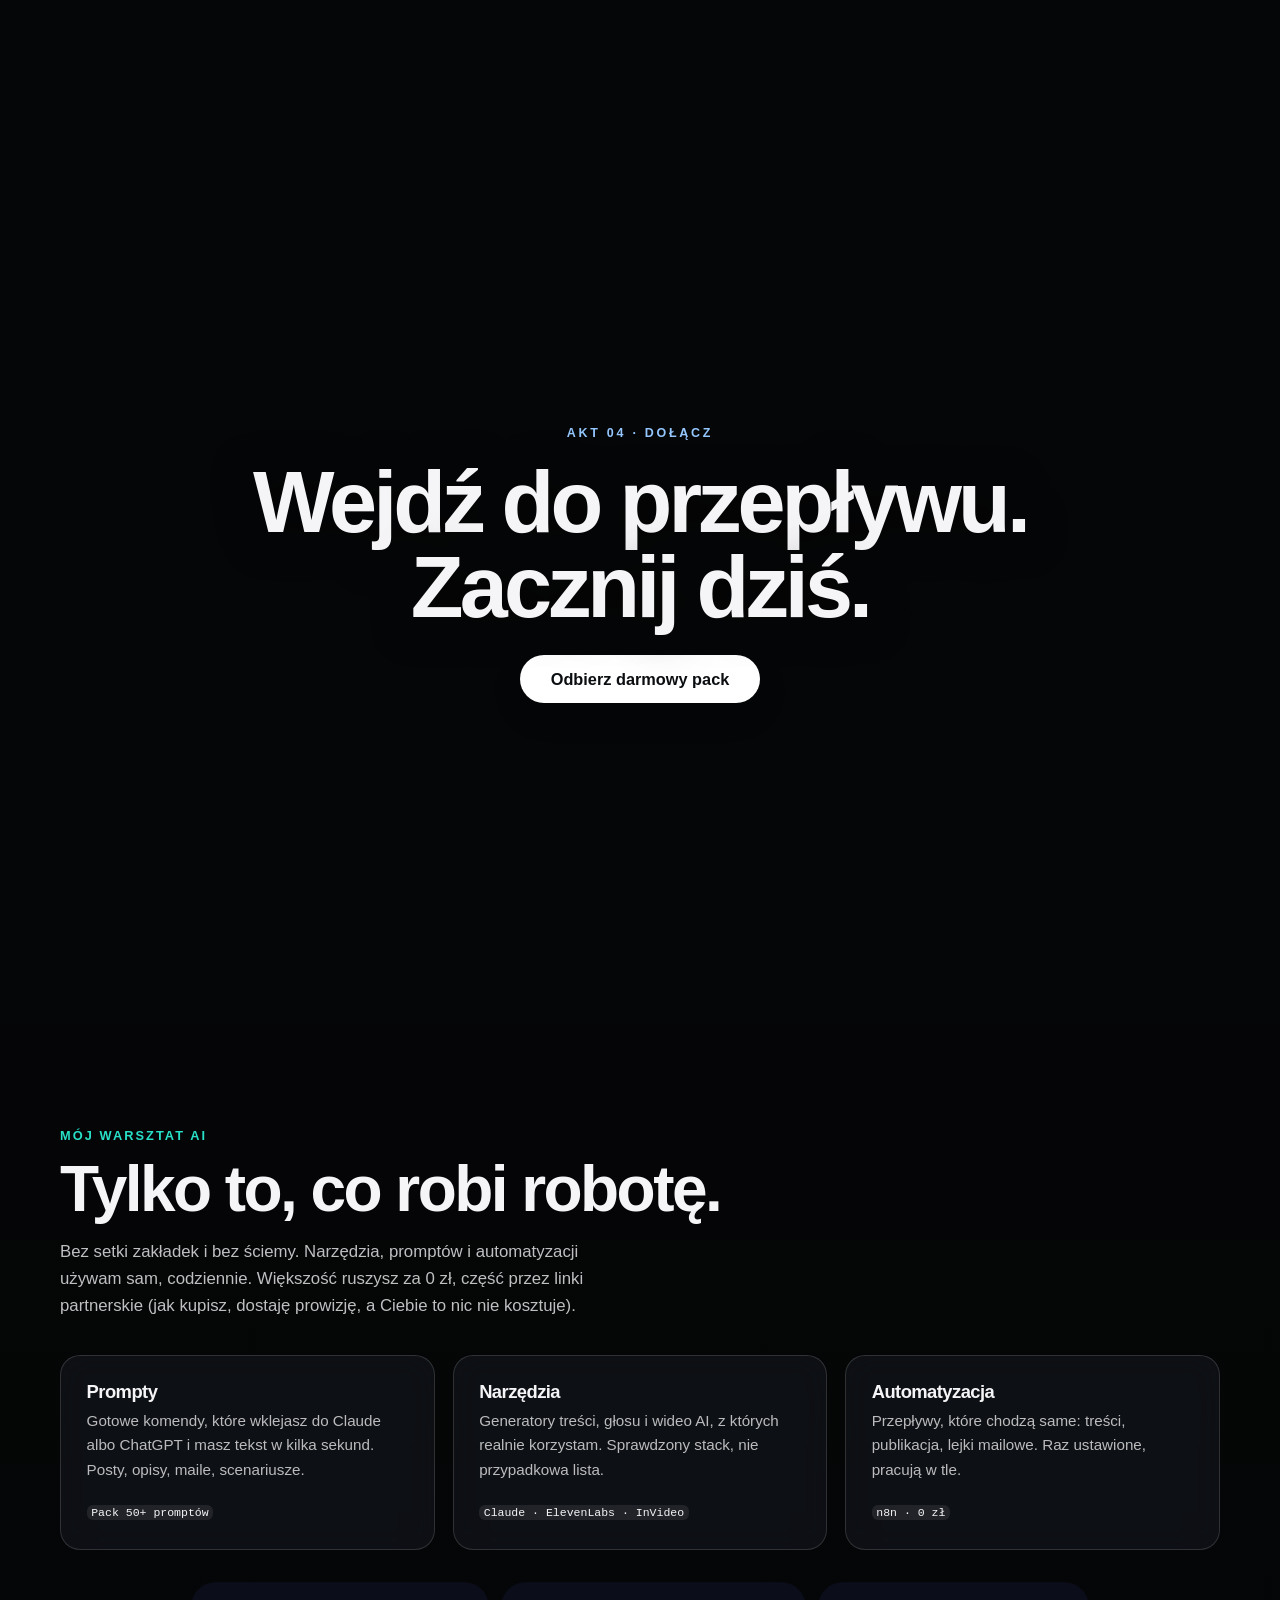
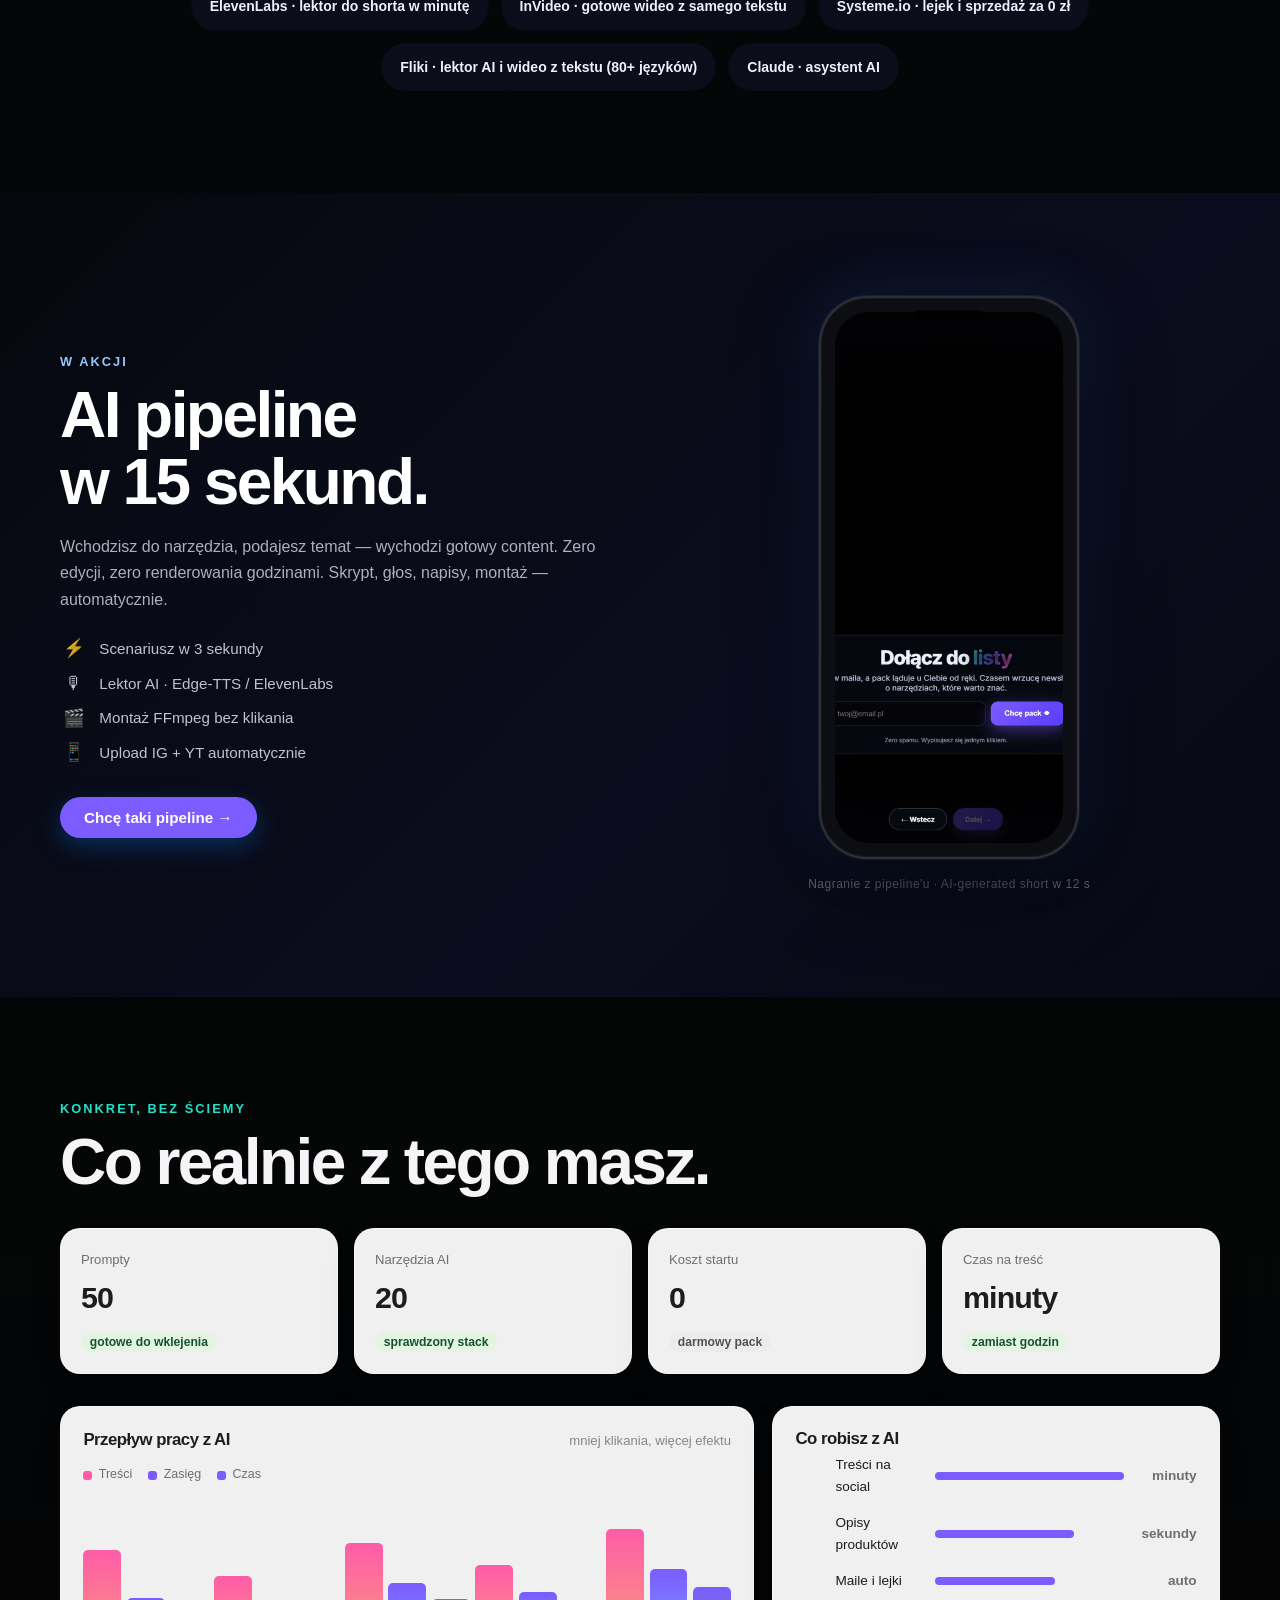
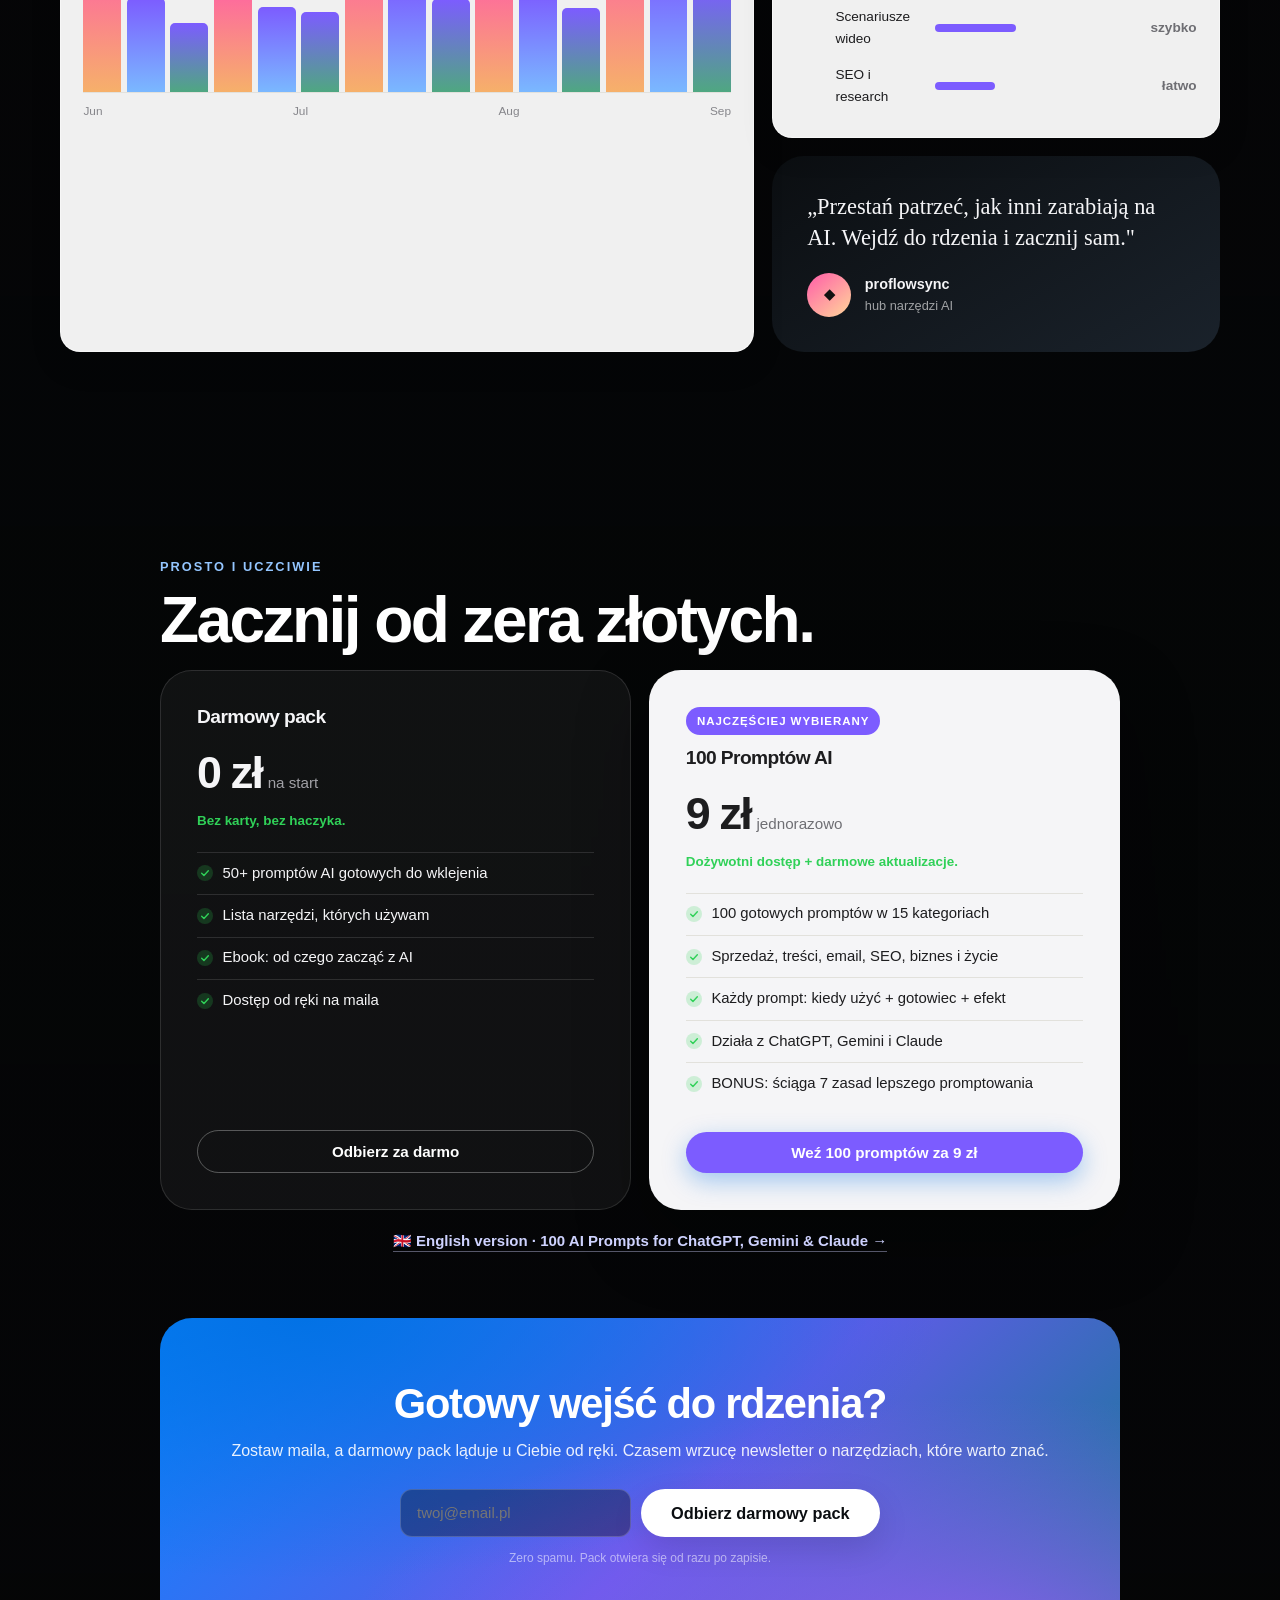
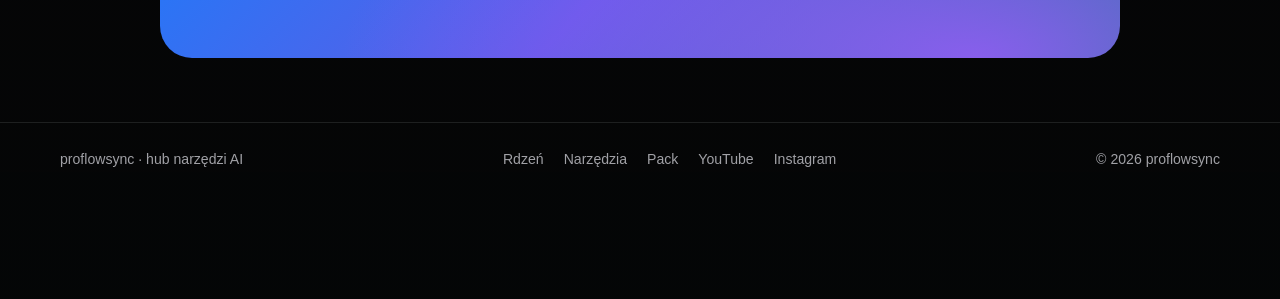
==== commit 8505d073: "feat: hero.png + sekcja Demo z video pipeline - hero.png (AI figure) floating po prawej w hero secti" ====
--- a/index.html
+++ b/index.html
@@ -88,6 +88,7 @@
         <ul class="nav__list" id="primary-nav">
           <li><a href="#film">Rdzeń</a></li>
           <li><a href="#craft">Narzędzia</a></li>
+          <li><a href="#demo">Demo</a></li>
           <li><a href="#metrics">Efekty</a></li>
           <li><a href="#pricing">Pack</a></li>
         </ul>
@@ -101,9 +102,12 @@
   </header>
 
   <main id="main">
-    <!-- ============ HERO : Blender 3D object ============ -->
+    <!-- ============ HERO ============ -->
     <section class="hero" aria-labelledby="hero-title">
       <div class="hero__glow" aria-hidden="true"></div>
+      <div class="hero__visual" aria-hidden="true">
+        <img src="assets/media/hero.png" alt="" width="520" height="650" loading="eager" class="hero__img" fetchpriority="high">
+      </div>
 
       <div class="container hero__inner">
         <p class="eyebrow eyebrow--glass"><span class="pulse-dot" aria-hidden="true"></span> Hub narzędzi AI &middot; Prompty &middot; Automatyzacja</p>
@@ -117,7 +121,7 @@
         </p>
         <div class="hero__actions">
           <a class="btn btn--primary btn--lg" href="#cta">Odbierz darmowy pack <span aria-hidden="true">&darr;</span></a>
-          <a class="btn btn--ghost btn--lg" href="#craft">Zobacz narzędzia</a>
+          <a class="btn btn--ghost btn--lg" href="#demo">Zobacz demo</a>
         </div>
         <div class="hero__meta">
           <div class="hero__hint"><span aria-hidden="true">✦</span> Przewiń, żeby lecieć w głąb rdzenia &middot; Rusz myszką dla paralaksy &middot; Scroll steruje całą sceną</div>
@@ -169,6 +173,39 @@
           <a href="https://www.systeme.io/?sa=sa02764167884a74869326426ca729e008af9b332d" target="_blank" rel="noopener sponsored" style="padding:12px 18px;border-radius:999px;background:#0b0d1a;color:#eef0ff;text-decoration:none;font-weight:600;font-size:14px;border:1px solid rgba(0,0,0,.14)">Systeme.io · lejek i sprzedaż za 0 zł</a>
           <a href="https://fliki.ai/?via=piotr-sysak" target="_blank" rel="noopener sponsored" style="padding:12px 18px;border-radius:999px;background:#0b0d1a;color:#eef0ff;text-decoration:none;font-weight:600;font-size:14px;border:1px solid rgba(0,0,0,.14)">Fliki · lektor AI i wideo z tekstu (80+ języków)</a>
           <a href="https://claude.ai" target="_blank" rel="noopener" style="padding:12px 18px;border-radius:999px;background:#0b0d1a;color:#eef0ff;text-decoration:none;font-weight:600;font-size:14px;border:1px solid rgba(0,0,0,.14)">Claude · asystent AI</a>
+        </div>
+      </div>
+    </section>
+
+    <!-- ============ DEMO ============ -->
+    <section class="section section--dark demo-section" id="demo" aria-labelledby="demo-title">
+      <div class="container demo-wrap">
+        <div class="demo__copy reveal">
+          <p class="section__eyebrow section__eyebrow--light">W akcji</p>
+          <h2 class="section__title section__title--xl section__title--light" id="demo-title">AI pipeline<br>w 15 sekund.</h2>
+          <p class="demo__lede">Wchodzisz do narzędzia, podajesz temat — wychodzi gotowy content. Zero edycji, zero renderowania godzinami. Skrypt, głos, napisy, montaż — automatycznie.</p>
+          <ul class="demo__list">
+            <li><span class="demo__icon">⚡</span>Scenariusz w 3 sekundy</li>
+            <li><span class="demo__icon">🎙</span>Lektor AI · Edge-TTS / ElevenLabs</li>
+            <li><span class="demo__icon">🎬</span>Montaż FFmpeg bez klikania</li>
+            <li><span class="demo__icon">📱</span>Upload IG + YT automatycznie</li>
+          </ul>
+          <a class="btn btn--primary" href="#cta">Chcę taki pipeline &rarr;</a>
+        </div>
+        <div class="demo__phone reveal">
+          <div class="phone-frame">
+            <div class="phone-frame__notch" aria-hidden="true"></div>
+            <div class="phone-frame__screen">
+              <video class="phone-frame__video"
+                poster="assets/media/demo-poster.jpg"
+                autoplay loop muted playsinline
+                disablepictureinpicture tabindex="-1"
+                aria-label="Demo pipeline ProFlowSync">
+                <source src="assets/media/demo.mp4" type="video/mp4">
+              </video>
+            </div>
+          </div>
+          <p class="demo__caption">Nagranie z pipeline'u · AI-generated short w 12 s</p>
         </div>
       </div>
     </section>
--- a/assets/css/styles.css
+++ b/assets/css/styles.css
@@ -203,3 +203,29 @@
   .film-bg__video{object-fit:cover}
   .beat{min-height:auto;padding:3rem 1.5rem}
 }
+
+/* ============ HERO VISUAL (hero.png — floating AI figure) ============ */
+.hero__visual{position:absolute;right:0;bottom:0;width:min(500px,46vw);pointer-events:none;z-index:1}
+.hero__img{width:100%;height:auto;object-fit:contain;opacity:.82;filter:drop-shadow(0 0 60px rgba(60,120,255,.45)) drop-shadow(0 0 20px rgba(0,200,255,.25));animation:hero-float 6s ease-in-out infinite}
+@keyframes hero-float{0%,100%{transform:translateY(0)}50%{transform:translateY(-14px)}}
+
+/* ============ DEMO SECTION ============ */
+.demo-section{background:linear-gradient(135deg,#06080f 0%,#0b0d1e 60%,#070914 100%)}
+.demo-wrap{display:grid;grid-template-columns:1fr 1fr;gap:clamp(2rem,6vw,5rem);align-items:center}
+.demo__copy .section__title--light{max-width:16ch}
+.demo__lede{color:rgba(238,240,255,.72);font-size:1rem;line-height:1.65;margin:1.1rem 0 1.5rem}
+.demo__list{list-style:none;padding:0;margin:0 0 2rem;display:flex;flex-direction:column;gap:.65rem}
+.demo__list li{display:flex;align-items:center;gap:.7rem;font-size:.95rem;color:rgba(238,240,255,.8)}
+.demo__icon{font-size:1.1rem;line-height:1;width:1.6em;text-align:center}
+
+/* Phone frame */
+.demo__phone{display:flex;flex-direction:column;align-items:center;gap:1rem}
+.phone-frame{position:relative;width:min(260px,100%);aspect-ratio:9/19.5;background:#0d0e14;border-radius:48px;border:2px solid rgba(255,255,255,.14);box-shadow:0 0 0 1px rgba(255,255,255,.06),0 24px 80px rgba(0,0,0,.7),0 0 60px rgba(60,120,255,.18),inset 0 0 0 1px rgba(255,255,255,.04);overflow:hidden;padding:14px}
+.phone-frame__notch{position:absolute;top:12px;left:50%;transform:translateX(-50%);width:70px;height:9px;background:rgba(0,0,0,.8);border-radius:999px;z-index:2}
+.phone-frame__screen{border-radius:34px;overflow:hidden;height:100%;background:#000}
+.phone-frame__video{width:100%;height:100%;object-fit:cover;display:block}
+.demo__caption{font-size:.75rem;color:rgba(255,255,255,.38);letter-spacing:.04em;text-align:center}
+
+@media (max-width:900px){.demo-wrap{grid-template-columns:1fr;text-align:center}.demo__list{align-items:center}.demo__phone{margin-top:1.5rem}}
+@media (max-width:760px){.hero__visual{width:min(300px,55vw);opacity:.6}}
+@media (max-width:480px){.hero__visual{display:none}}
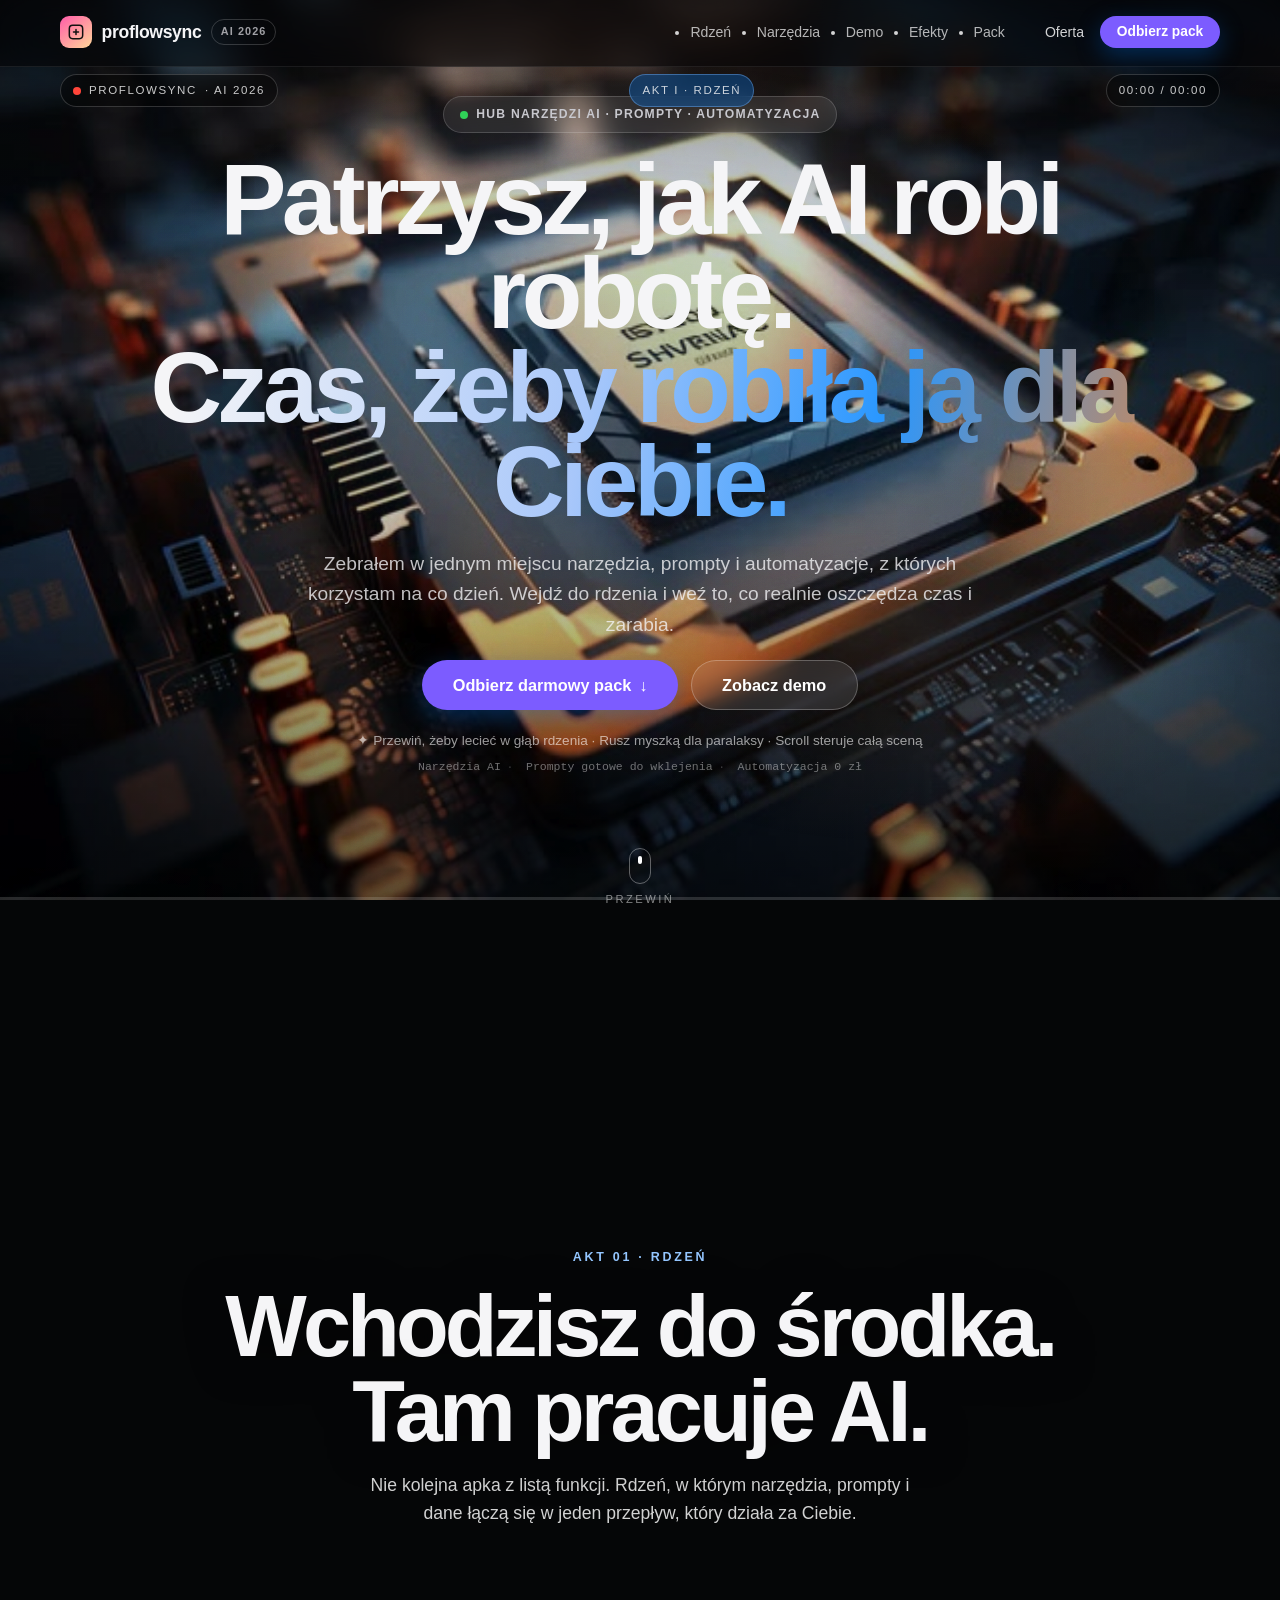
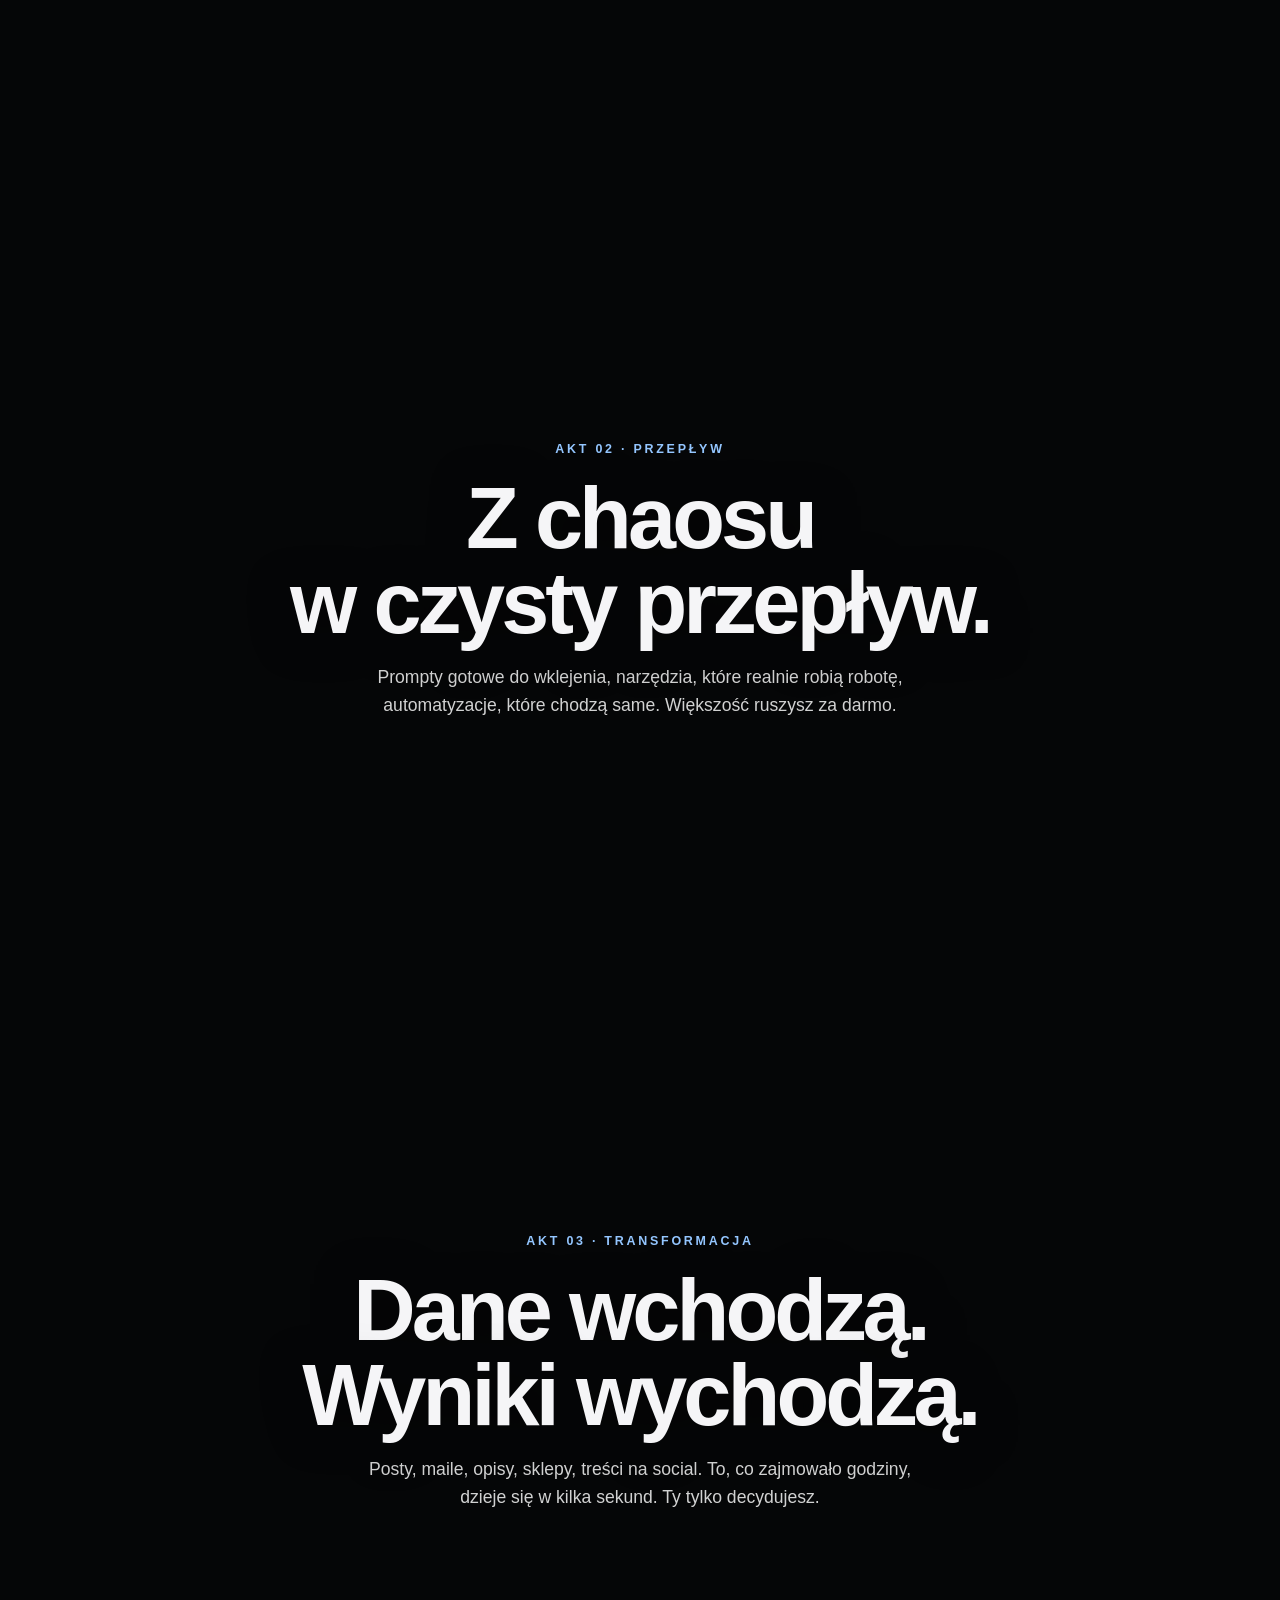
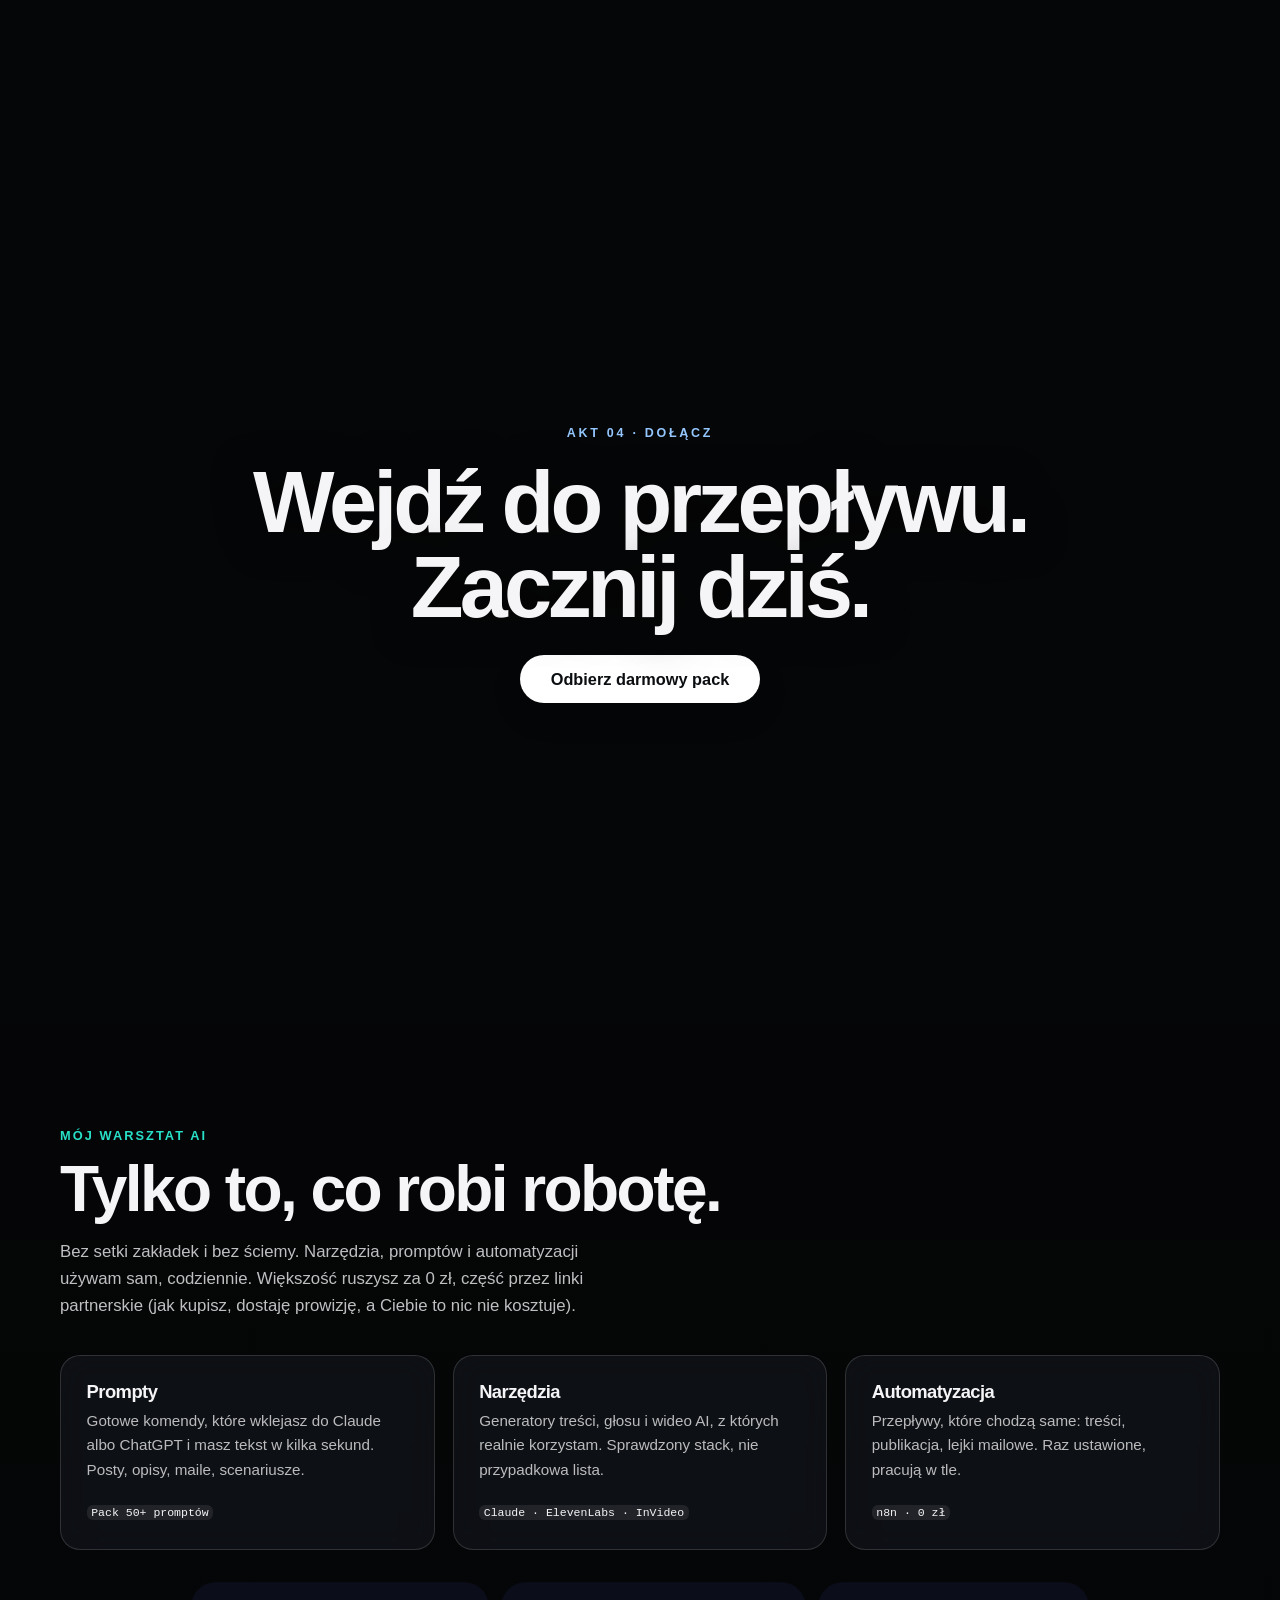
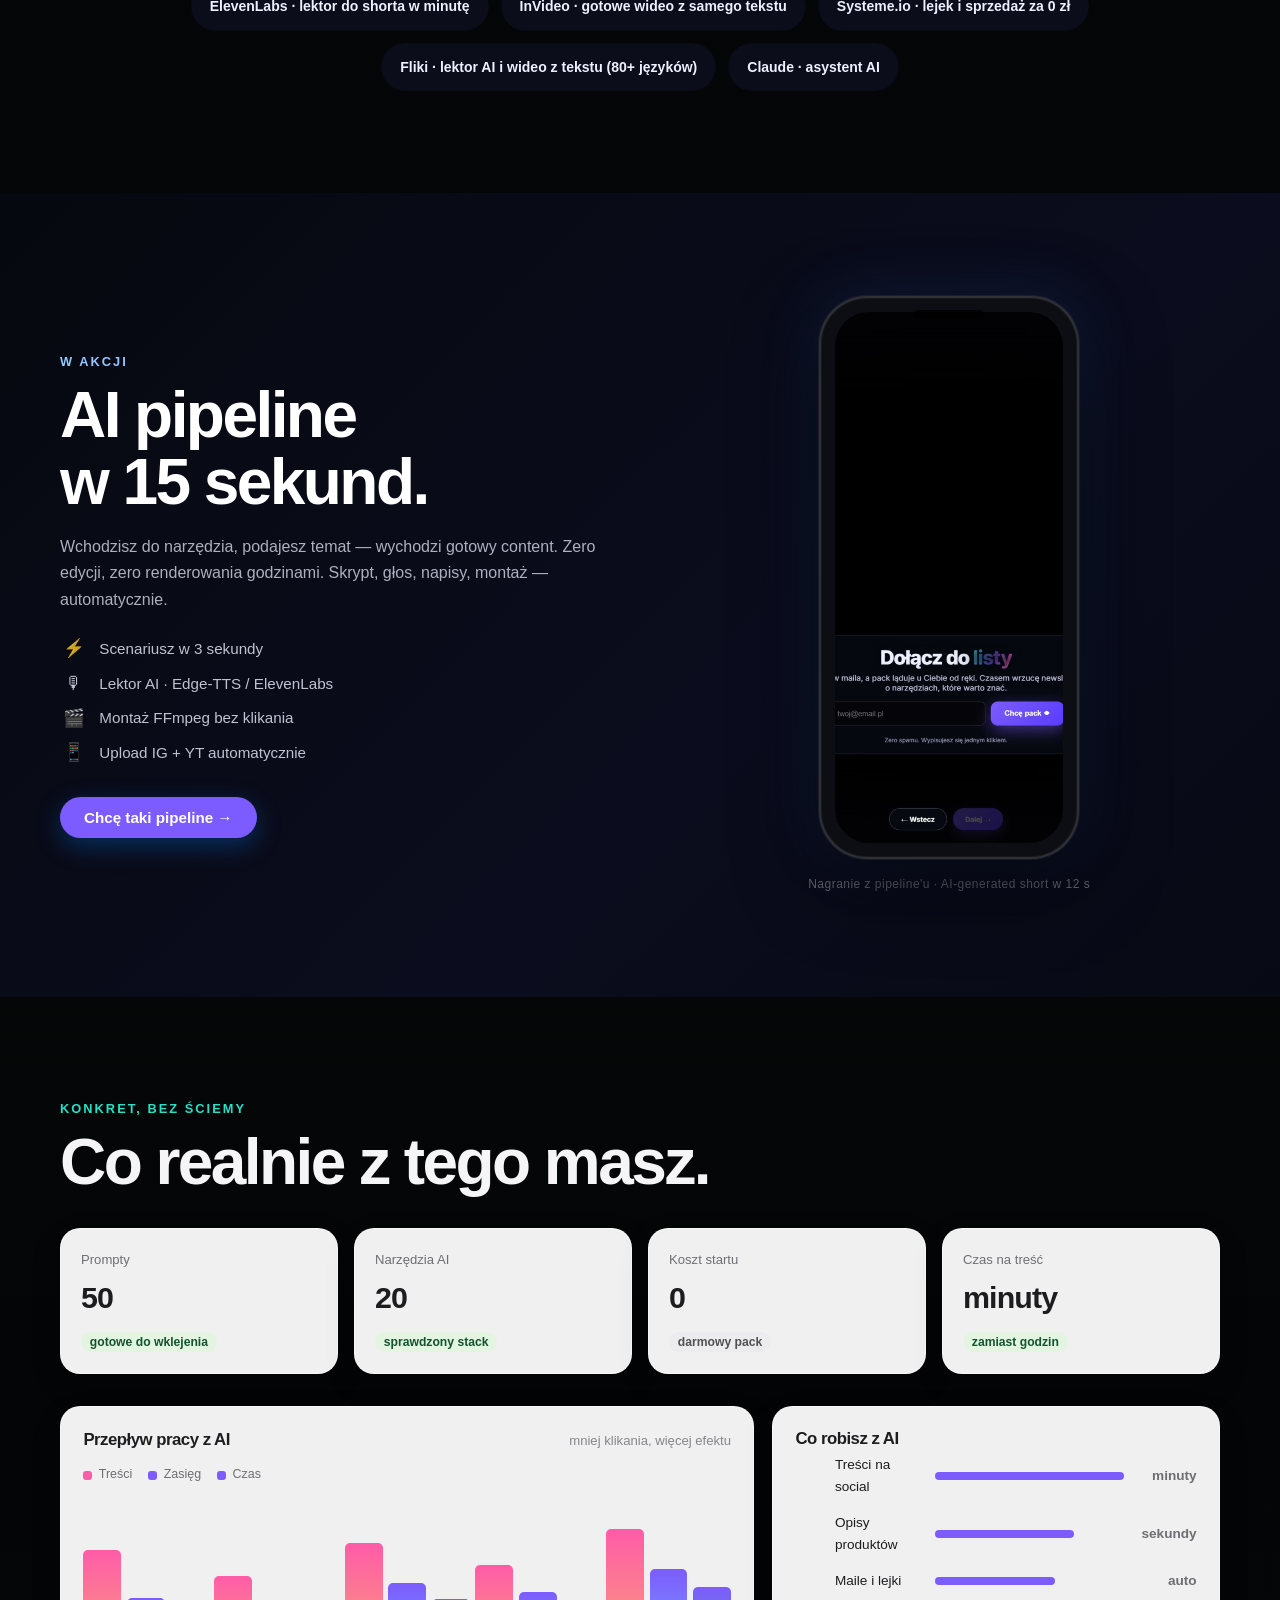
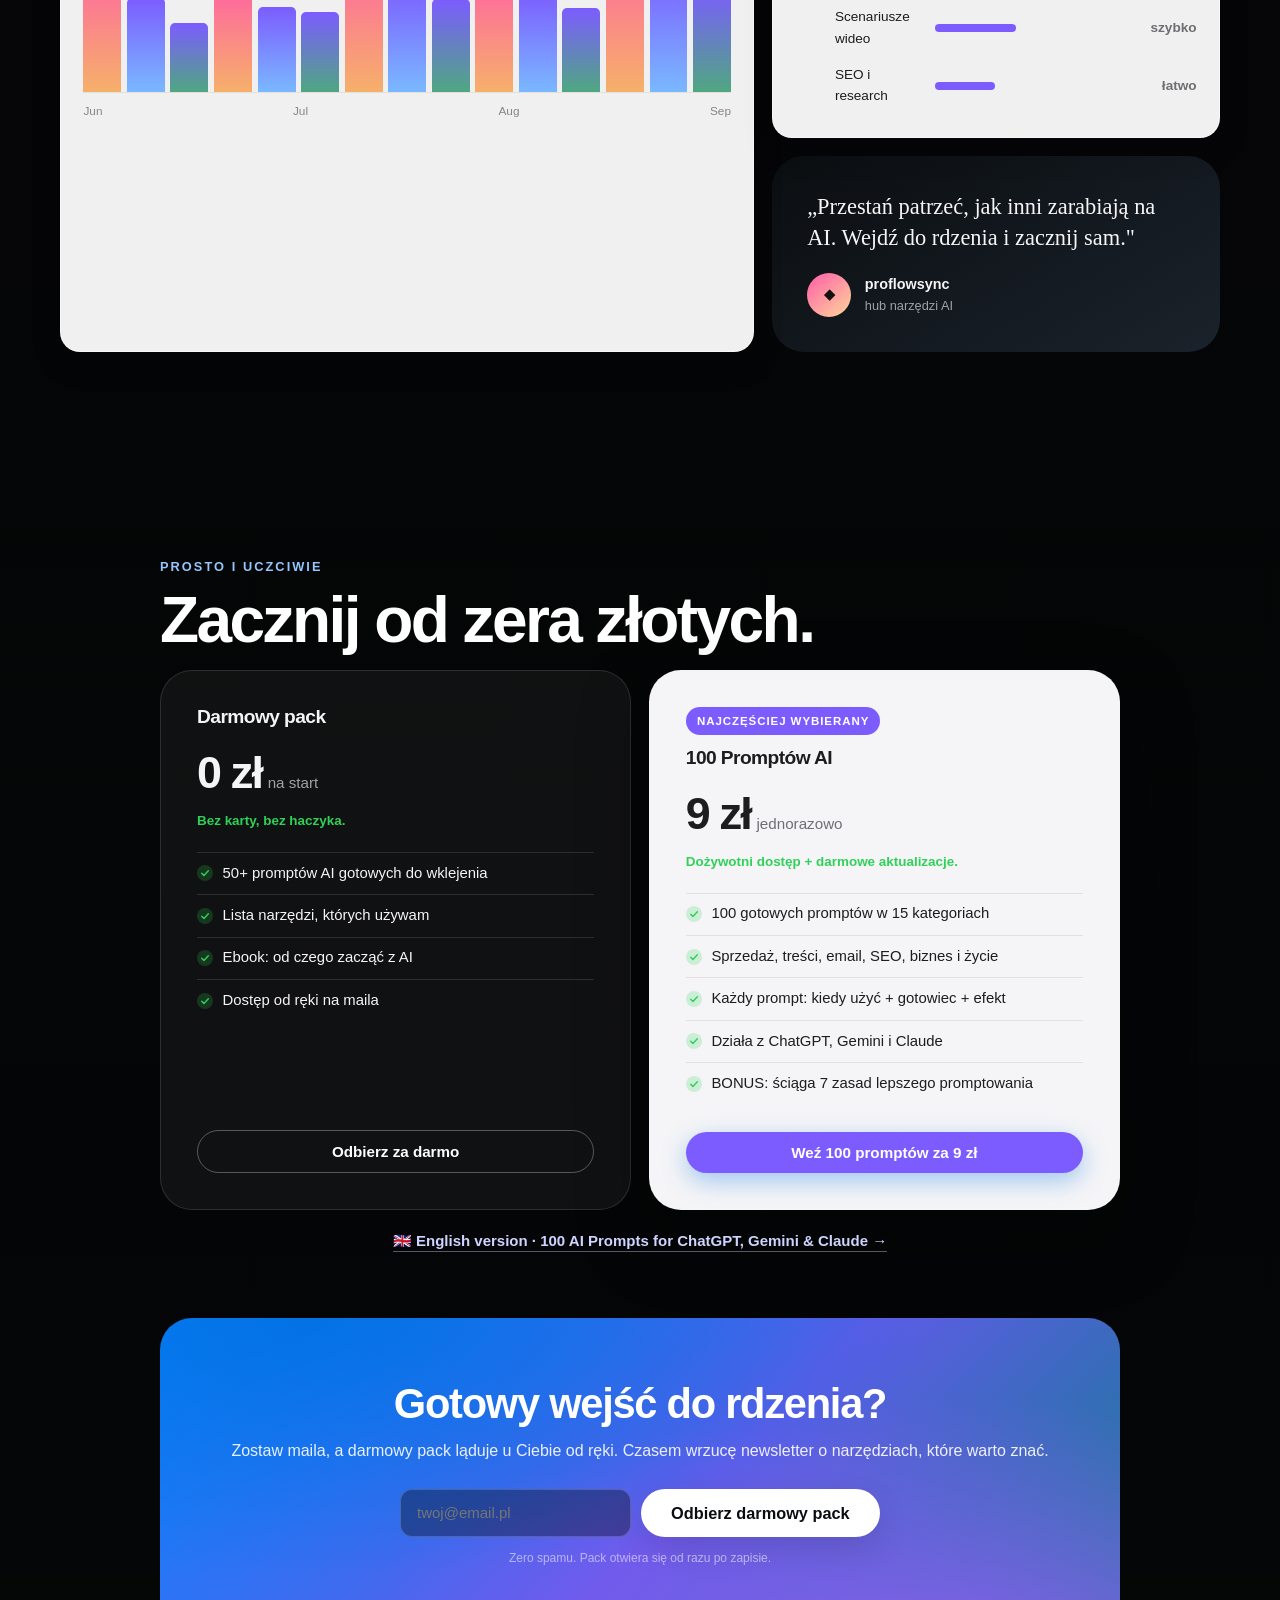
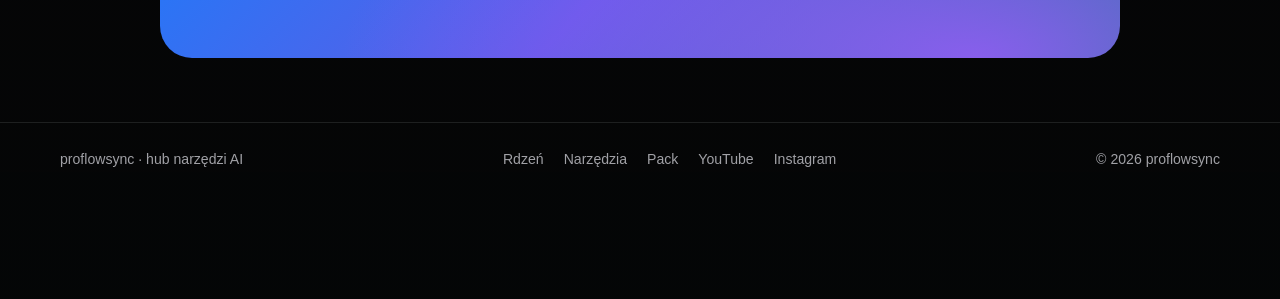
==== commit 79cce383: "remove: hero figure (AI waves image)" ====
--- a/index.html
+++ b/index.html
@@ -105,9 +105,7 @@
     <!-- ============ HERO ============ -->
     <section class="hero" aria-labelledby="hero-title">
       <div class="hero__glow" aria-hidden="true"></div>
-      <div class="hero__visual" aria-hidden="true">
-        <img src="assets/media/hero.png" alt="" width="520" height="650" loading="eager" class="hero__img" fetchpriority="high">
-      </div>
+
 
       <div class="container hero__inner">
         <p class="eyebrow eyebrow--glass"><span class="pulse-dot" aria-hidden="true"></span> Hub narzędzi AI &middot; Prompty &middot; Automatyzacja</p>
